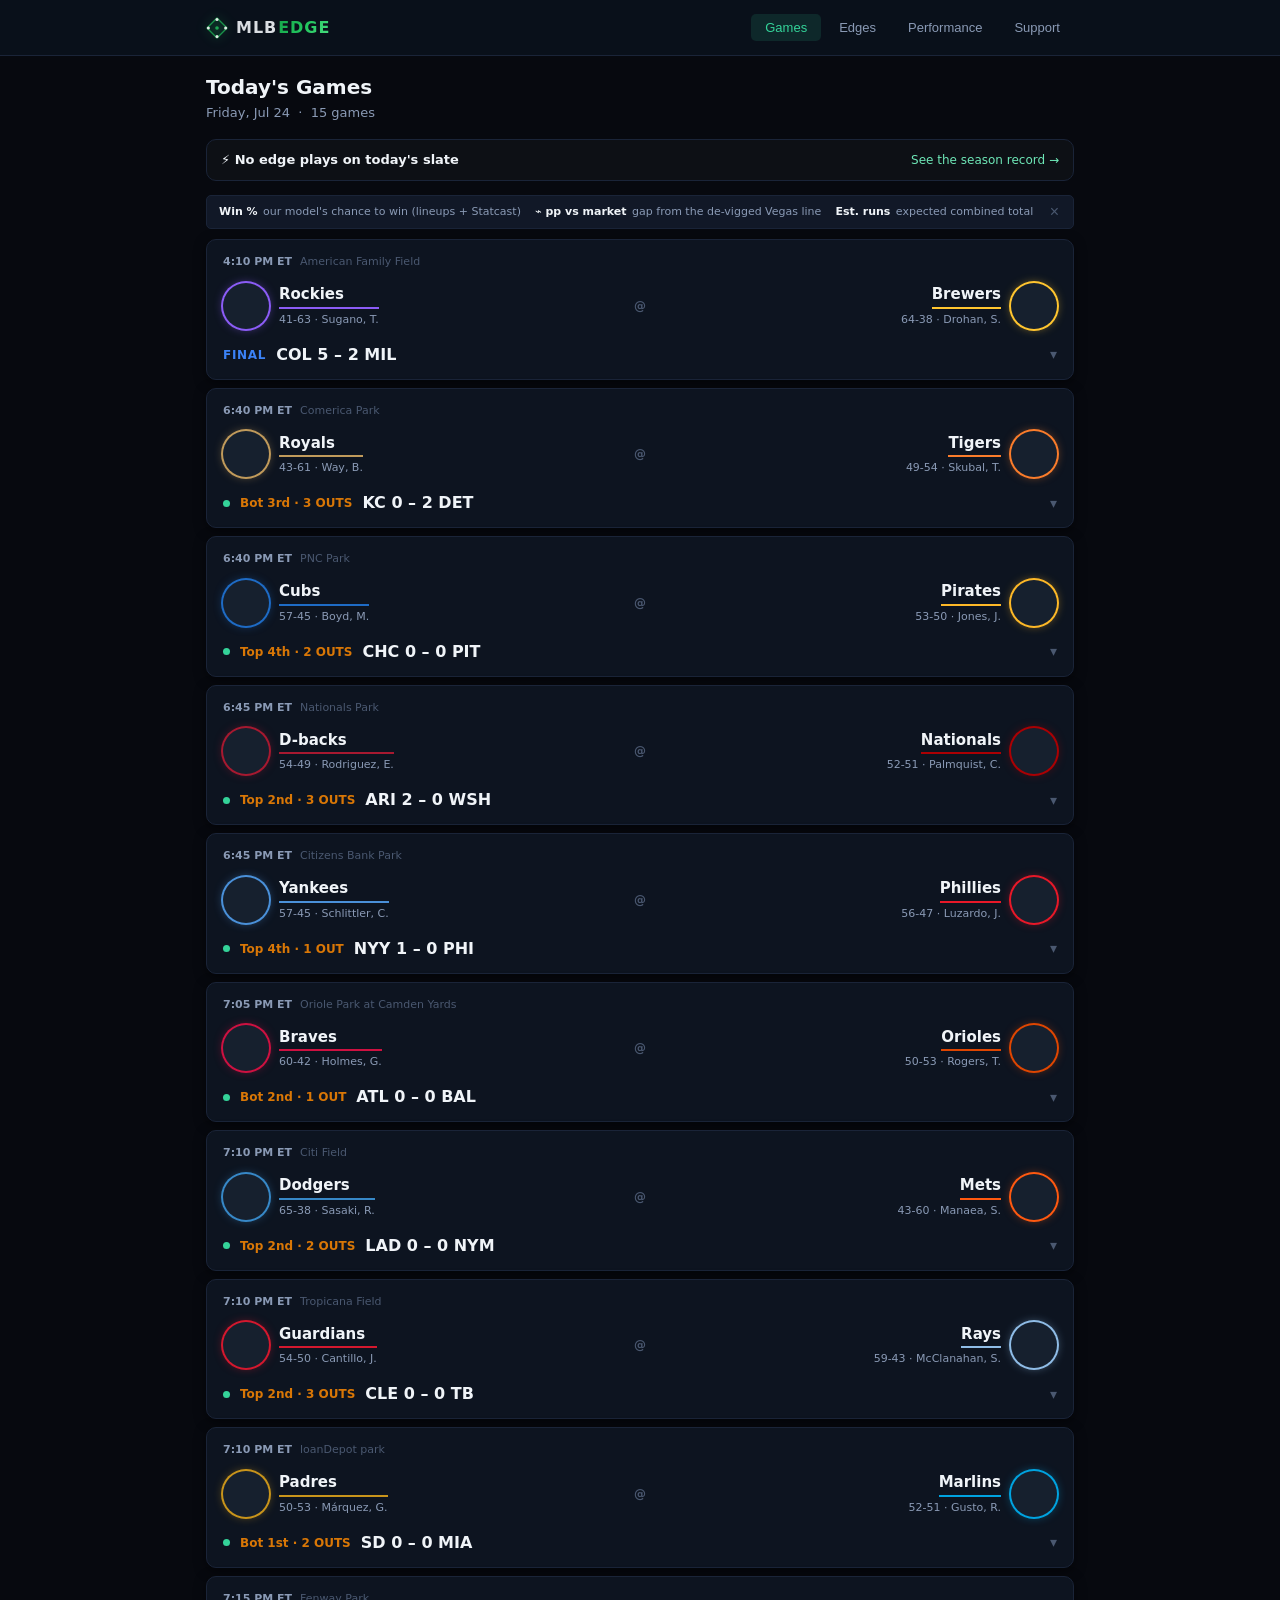
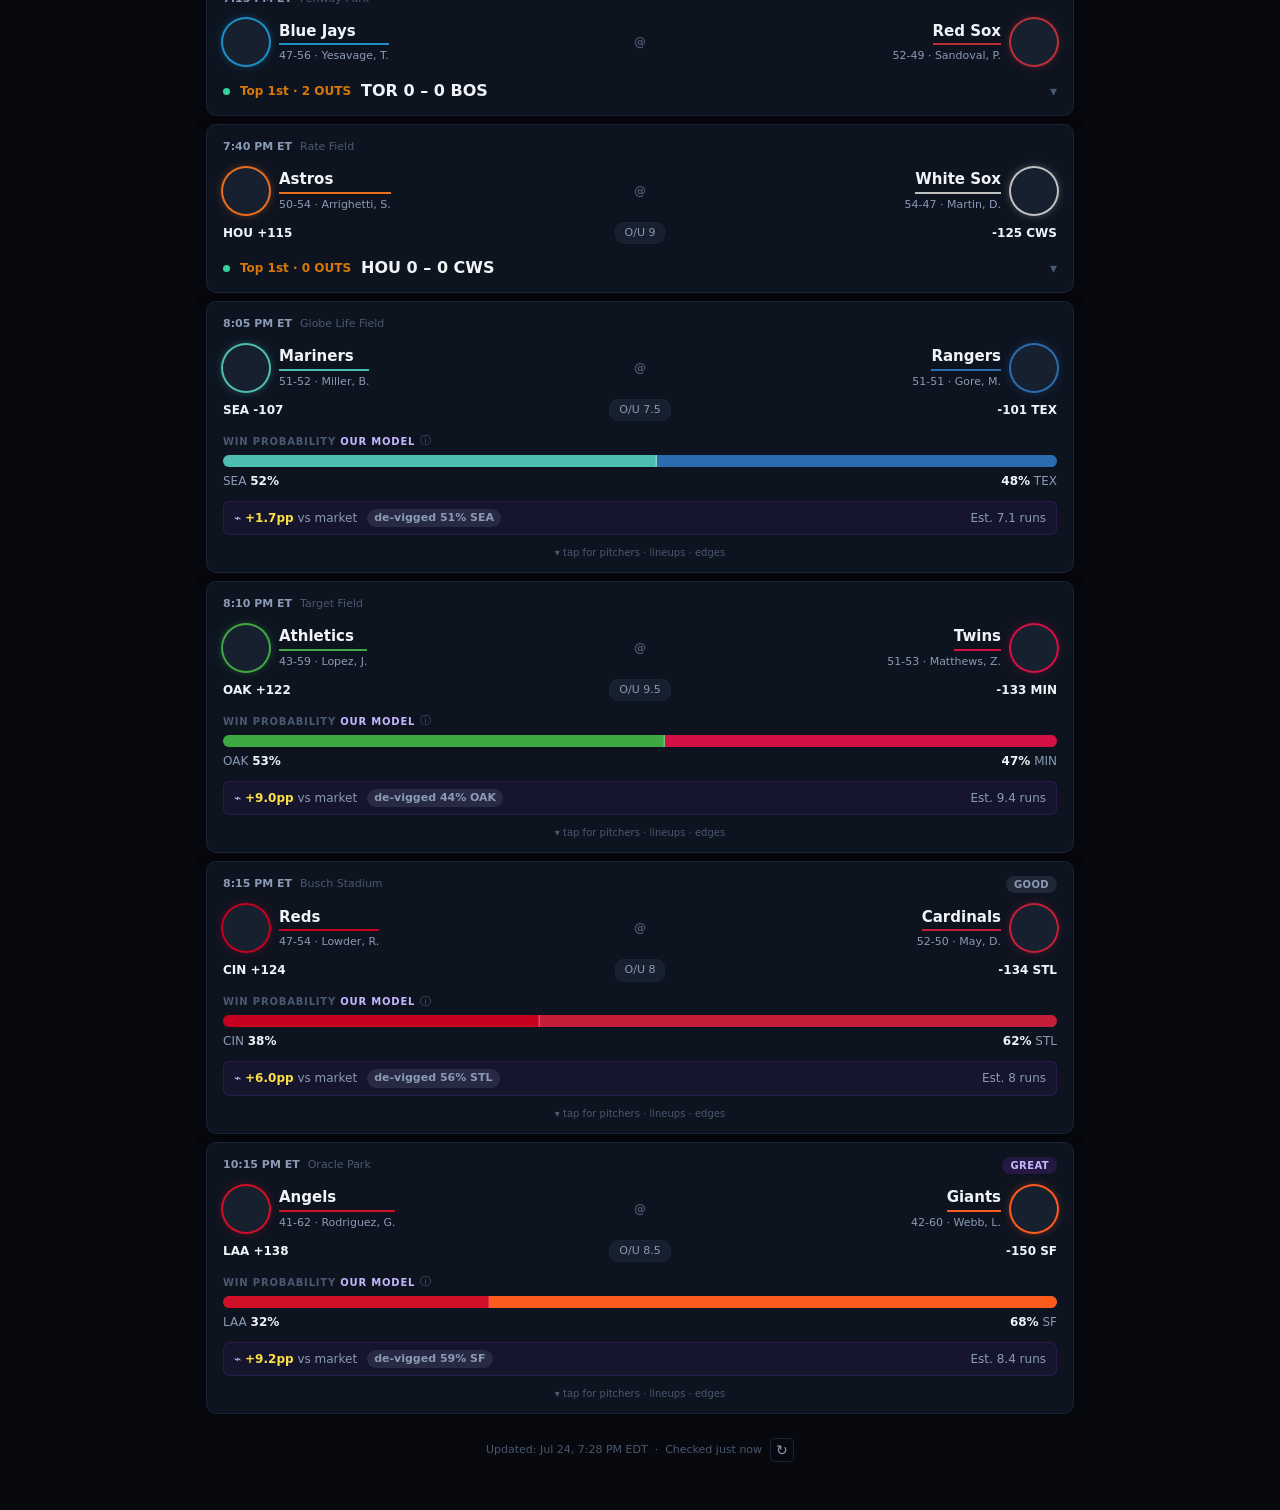
==== docs/index.html @ cb11db02 "fix(edges): include 2021 in the edge records (blind line bets, no lookahead) 2021 was excluded from " ====
<!DOCTYPE html>
<html lang="en">
<head>
  <meta charset="UTF-8" />
  <meta name="viewport" content="width=device-width, initial-scale=1.0, viewport-fit=cover" />
  <title>MLB Edge</title>
  <link rel="stylesheet" href="styles.css?v=122" />
  <link rel="manifest" href="manifest.json" />
  <meta name="theme-color" content="#0f1117" />
  <meta name="apple-mobile-web-app-capable" content="yes" />
  <meta name="apple-mobile-web-app-status-bar-style" content="black-translucent" />
</head>
<body>
  <header>
    <div class="header-inner">
      <div class="logo" aria-label="MLB Edge">
        <svg class="logo-icon" viewBox="0 0 22 22" width="22" height="22" fill="none" aria-hidden="true">
          <path d="M11 1 L21 11 L11 21 L1 11 Z" stroke="rgba(34,197,94,.70)" stroke-width="1.4" stroke-linejoin="round" fill="rgba(34,197,94,.07)"/>
          <circle cx="11" cy="19.6" r="1.5" fill="rgba(255,255,255,.88)"/>
          <circle cx="19.6" cy="11"  r="1.5" fill="rgba(255,255,255,.88)"/>
          <circle cx="11"   cy="2.4" r="1.5" fill="rgba(255,255,255,.88)"/>
          <circle cx="2.4"  cy="11"  r="1.5" fill="rgba(255,255,255,.88)"/>
          <circle cx="11"   cy="11"  r="1.8" fill="rgba(34,197,94,.80)"/>
        </svg>
        <div class="logo-wordmark">
          <span class="logo-mlb">MLB</span><span class="logo-edge">EDGE</span>
        </div>
      </div>
      <nav class="nav-tabs">
        <button class="nav-btn active" data-view="games">Games</button>
        <button class="nav-btn" data-view="edges">Edges</button>
        <button class="nav-btn" data-view="performance">Performance</button>
        <button class="nav-btn" data-view="support">Support</button>
      </nav>
    </div>
  </header>

  <main id="app">
    <div id="games-view"></div>
    <div id="edges-view" hidden></div>

    <div id="performance-view" hidden></div>

    <div id="support-view" hidden></div>
  </main>

  <script src="app.js?v=122"></script>
  <script>
    if ('serviceWorker' in navigator) {
      navigator.serviceWorker.register('./sw.js').catch(() => {});
    }
  </script>
</body>
</html>
---- docs/styles.css ----
/* ── Reset & base ─────────────────────────────────────────────────────────── */
*, *::before, *::after { box-sizing: border-box; margin: 0; padding: 0; }

:root {
  --bg:           #07090f;
  --bg-card:      #0d1420;
  --bg-card-exp:  #101928;
  --bg-header:    #09101a;
  --bg-table:     #0b1119;
  --bg-input:     #16202e;

  --border:       #1a2438;
  --border-light: #243250;

  --text:         #f0f4f8;
  --text-muted:   #8a9ab5;
  --text-dim:     #4a5870;

  --red:          #dc2626;
  --red-light:    #ef4444;
  --red-dim:      rgba(220,38,38,.12);

  --blue:         #2563eb;
  --blue-light:   #3b82f6;
  --blue-dim:     rgba(37,99,235,.12);

  --green:        #059669;
  --green-light:  #34d399;
  --green-dim:    rgba(52,211,153,.12);
  --amber:        #d97706;

  --accent:       #6366f1;
  --accent-dim:   rgba(99,102,241,.10);
  --accent-glow:  rgba(99,102,241,.22);

  --gold:         #fbbf24;
  --gold-dim:     rgba(251,191,36,.10);

  --better-bg:    rgba(52,211,153,.10);
  --better-color: #34d399;
  --worse-color:  #f87171;

  --radius:       10px;
  --radius-sm:    5px;
  --header-h:     56px;

  --surface2:     #111827;

  font-size: 14px;
}

html { scroll-behavior: smooth; }

body {
  background: var(--bg);
  color: var(--text);
  font-family: -apple-system, BlinkMacSystemFont, 'SF Pro Text', 'SF Pro Display',
               'Segoe UI', system-ui, sans-serif;
  line-height: 1.5;
  min-height: 100vh;
  -webkit-font-smoothing: antialiased;
  -moz-osx-font-smoothing: grayscale;
  -webkit-tap-highlight-color: transparent;
}

/* ── Header ──────────────────────────────────────────────────────────────── */
header {
  position: sticky;
  top: 0;
  z-index: 100;
  background: var(--bg-header);
  border-bottom: 1px solid var(--border);
  height: var(--header-h);
}

.header-inner {
  display: flex;
  align-items: center;
  justify-content: space-between;
  max-width: 900px;
  margin: 0 auto;
  padding: 0 16px;
  height: 100%;
}

.logo {
  display: flex;
  align-items: center;
  gap: 8px;
  text-decoration: none;
}

.logo-icon {
  flex-shrink: 0;
  filter: drop-shadow(0 0 6px rgba(34,197,94,.45));
}

.logo-wordmark {
  display: flex;
  align-items: baseline;
  gap: 1px;
  font-size: 16px;
  font-weight: 800;
  letter-spacing: 0.06em;
  line-height: 1;
}

.logo-mlb {
  color: var(--text);
  opacity: .90;
}

.logo-edge {
  background: linear-gradient(125deg, #16a34a 0%, #22c55e 50%, #4ade80 100%);
  -webkit-background-clip: text;
  -webkit-text-fill-color: transparent;
  background-clip: text;
}

.nav-tabs {
  display: flex;
  gap: 4px;
}

.nav-btn {
  background: none;
  border: none;
  color: var(--text-muted);
  cursor: pointer;
  padding: 6px 14px;
  border-radius: var(--radius-sm);
  font-size: 13px;
  font-weight: 500;
  transition: color .15s, background .15s;
}

.nav-btn:hover { color: var(--text); background: rgba(255,255,255,.04); }
.nav-btn.active { color: var(--green-light); background: var(--green-dim); }
.subnav-btn.active { color: var(--text); background: rgba(255,255,255,.07); }

/* ── Main layout ─────────────────────────────────────────────────────────── */
#app {
  max-width: 900px;
  margin: 0 auto;
  padding: 16px;
}

/* ── View header ─────────────────────────────────────────────────────────── */
.view-header {
  margin-bottom: 16px;
}

.view-header h1 {
  font-size: 20px;
  font-weight: 700;
  color: var(--text);
}

.sub-label {
  font-size: 13px;
  color: var(--text-muted);
}

.data-footer {
  display: flex;
  align-items: center;
  justify-content: center;
  gap: 8px;
  font-size: 11px;
  color: var(--text-dim);
  margin-top: 24px;
  padding-bottom: 32px;
}

.refresh-btn {
  background: none;
  border: 1px solid var(--border);
  border-radius: 4px;
  color: var(--text-muted);
  font-size: 14px;
  width: 24px;
  height: 24px;
  cursor: pointer;
  display: inline-flex;
  align-items: center;
  justify-content: center;
  transition: color .15s, border-color .15s;
  padding: 0;
  line-height: 1;
}

.refresh-btn:hover {
  color: var(--text);
  border-color: var(--border-light);
}

.refresh-btn.spinning {
  animation: spin-once .5s linear;
}

@keyframes spin-once {
  from { transform: rotate(0deg); }
  to   { transform: rotate(360deg); }
}

/* ── Empty state ─────────────────────────────────────────────────────────── */
.empty-state {
  text-align: center;
  color: var(--text-muted);
  padding: 64px 16px;
  font-size: 15px;
  line-height: 2;
}

/* ── Game card ───────────────────────────────────────────────────────────── */
.game-list { display: flex; flex-direction: column; gap: 8px; }

.game-card {
  background: var(--bg-card);
  border: 1px solid var(--border);
  border-radius: var(--radius);
  overflow: hidden;
  transition: border-color .18s, box-shadow .18s;
}

/* Away team favored: green left edge, red right edge */
.game-card[data-fav="away"] {
  box-shadow: -1px 0 14px rgba(52,211,153,.10), 1px 0 14px rgba(220,38,38,.08), 0 3px 12px rgba(0,0,0,.55);
}
.game-card[data-fav="away"]:hover {
  border-color: var(--border-light);
  box-shadow: -1px 0 20px rgba(52,211,153,.16), 1px 0 20px rgba(220,38,38,.12), 0 6px 18px rgba(0,0,0,.6);
}

/* Home team favored: red left edge, green right edge */
.game-card[data-fav="home"] {
  box-shadow: -1px 0 14px rgba(220,38,38,.08), 1px 0 14px rgba(52,211,153,.10), 0 3px 12px rgba(0,0,0,.55);
}
.game-card[data-fav="home"]:hover {
  border-color: var(--border-light);
  box-shadow: -1px 0 20px rgba(220,38,38,.12), 1px 0 20px rgba(52,211,153,.16), 0 6px 18px rgba(0,0,0,.6);
}

.game-card.expanded {
  border-color: var(--accent);
  box-shadow: 0 0 0 1px var(--accent-glow), 0 12px 40px rgba(0,0,0,.7);
}

.game-card-header {
  cursor: pointer;
  padding: 14px 16px 12px;
  user-select: none;
}

/* Away favored: green tint left, red tint right */
[data-fav="away"] .game-card-header {
  background: linear-gradient(90deg, rgba(52,211,153,.06) 0%, transparent 28%, transparent 72%, rgba(220,38,38,.05) 100%);
}

/* Home favored: red tint left, green tint right */
[data-fav="home"] .game-card-header {
  background: linear-gradient(90deg, rgba(220,38,38,.05) 0%, transparent 28%, transparent 72%, rgba(52,211,153,.06) 100%);
}

.game-card-header:hover { filter: brightness(1.04); }

/* ════════════════════════════════════════════════════════════════
   Redesigned Games card (gc2): team logos + colors, purple/yellow/gray chrome
   ════════════════════════════════════════════════════════════════ */
.game-card.gc2 { box-shadow: 0 3px 12px rgba(0,0,0,.5); }
.game-card.gc2:hover { border-color: var(--border-light); box-shadow: 0 6px 18px rgba(0,0,0,.6); }
.game-card.gc2.expanded { border-color: #9333ea; box-shadow: 0 0 0 1px rgba(147,51,234,.40), 0 12px 40px rgba(0,0,0,.7); }
.gc2 .game-card-header { background: none; }   /* drop the old green/red fav tint */

.gc2-meta { display: flex; align-items: center; gap: 8px; font-size: 11px; color: var(--text-dim); margin-bottom: 12px; }
.gc2-time { color: var(--text-muted); font-weight: 600; }
.gc2-venue { overflow: hidden; text-overflow: ellipsis; white-space: nowrap; }
.gc2-spchg { color: var(--amber); }
.gc2-tier { margin-left: auto; font-size: 10px; font-weight: 700; letter-spacing: .04em; padding: 1px 8px; border-radius: 9px; }
.gc2-tier.tier-elite { background: linear-gradient(135deg,#7c3aed,#9333ea); color: #fde047; }
.gc2-tier.tier-great { background: rgba(147,51,234,.18); color: #c4b5fd; }
.gc2-tier.tier-good  { background: rgba(148,163,184,.14); color: var(--text-muted); }

.gc2-matchup { display: grid; grid-template-columns: 1fr auto 1fr; align-items: center; gap: 10px; margin-bottom: 14px; }
.gc2-team { display: flex; align-items: center; gap: 10px; min-width: 0; }
.gc2-home { flex-direction: row-reverse; }
.gc2-logo {
  width: 46px; height: 46px; flex: none; border-radius: 50%;
  display: flex; align-items: center; justify-content: center;
  background: var(--bg-input); box-shadow: 0 0 0 2px var(--team), 0 0 12px -3px var(--team);
}
.gc2-logo img { width: 34px; height: 34px; }
.gc2-team-text { display: flex; flex-direction: column; min-width: 0; }
.gc2-home .gc2-team-text { align-items: flex-end; }
.gc2-name {
  font-size: 15px; font-weight: 700; color: var(--text); max-width: 100%;
  border-bottom: 2px solid var(--team); padding-bottom: 1px;
  overflow: hidden; text-overflow: ellipsis; white-space: nowrap;
}
.gc2-sub { font-size: 11px; color: var(--text-muted); margin-top: 3px; max-width: 100%; overflow: hidden; text-overflow: ellipsis; white-space: nowrap; }
.gc2-home .gc2-sub { text-align: right; }
.gc2-at { color: var(--text-dim); font-size: 12px; font-weight: 600; }

.gc2-odds {
  display: grid; grid-template-columns: 1fr auto 1fr; align-items: center; gap: 10px;
  margin: -6px 0 12px; font-size: 12px;
}
.gc2-odds .gc2-ml { color: var(--text); font-weight: 600; white-space: nowrap; overflow: hidden; text-overflow: ellipsis; }
.gc2-odds .gc2-ml-r { text-align: right; }
.gc2-ou { font-size: 11px; color: var(--text-muted); padding: 2px 9px; background: var(--bg-input); border: 1px solid var(--border); border-radius: 9px; white-space: nowrap; }

.gc2-winprob { margin-top: 2px; }
.gc2-wp-head { display: flex; align-items: center; gap: 5px; margin-bottom: 5px; }
.gc2-wp-label { font-size: 10px; font-weight: 700; letter-spacing: .08em; text-transform: uppercase; color: var(--text-dim); }
.gc2-wp-src { color: #c4b5fd; font-weight: 700; }
.gc2-info { font-size: 11px; color: var(--text-dim); cursor: help; }
.gc2-wp-bar { display: flex; height: 12px; border-radius: 6px; overflow: hidden; background: var(--bg-input); }
.gc2-wp-away { background: var(--c-away); }
.gc2-wp-home { background: var(--c-home); }
.gc2-wp-seg + .gc2-wp-seg { box-shadow: -1.5px 0 0 rgba(255,255,255,.30); }
.gc2-wp-pcts { display: flex; justify-content: space-between; font-size: 12px; color: var(--text-muted); margin-top: 5px; }
.gc2-wp-pcts strong { color: var(--text); }

.gc2-model-row {
  display: flex; flex-wrap: wrap; align-items: center; gap: 6px 10px;
  margin-top: 11px; padding: 7px 10px; font-size: 12px; color: var(--text-muted);
  background: rgba(147,51,234,.07); border: 1px solid rgba(147,51,234,.18); border-radius: 7px;
}
.gc2-model-i { color: #c4b5fd; font-weight: 700; }
.gc2-model strong { color: #fde047; }
.gc2-var { font-size: 11px; font-weight: 600; padding: 1px 7px; border-radius: 9px; background: rgba(148,163,184,.14); color: var(--text-muted); cursor: help; }
.gc2-total { margin-left: auto; cursor: help; }

.gc2-chev-center { text-align: center; margin-top: 10px; color: var(--text-dim); font-size: 10px; }

.gc2-score-row { display: flex; align-items: center; gap: 10px; margin-top: 4px; }
.gc2-bigscore { font-size: 16px; font-weight: 700; color: var(--text); }
.gc2-live { display: inline-flex; align-items: center; gap: 5px; font-size: 12px; color: var(--amber); font-weight: 600; }
.gc2-chev { margin-left: auto; color: var(--text-dim); }

.games-legend {
  display: flex; flex-wrap: wrap; align-items: center; gap: 6px 14px;
  padding: 8px 12px; margin-bottom: 10px;
  background: var(--surface2); border: 1px solid var(--border); border-radius: var(--radius-sm);
  font-size: 11px; color: var(--text-muted);
}
.gl-item b { color: var(--text); font-weight: 700; margin-right: 2px; }
.gl-i { color: #c4b5fd; }
.games-legend-x { margin-left: auto; background: none; border: none; color: var(--text-dim); font-size: 16px; cursor: pointer; line-height: 1; padding: 0 2px; }
.games-legend-x:hover { color: var(--text); }

/* Narrow phones: shrink logos/names so the matchup + odds rows never overflow */
@media (max-width: 380px) {
  .gc2-logo { width: 38px; height: 38px; }
  .gc2-logo img { width: 28px; height: 28px; }
  .gc2-name { font-size: 14px; }
  .gc2-matchup { gap: 7px; }
  .gc2-odds { gap: 6px; font-size: 11px; }
  .gc2-model-row { font-size: 11px; }
}

/* Winner bubble = green glow */
.game-card[data-fav="away"] .away-bubble,
.game-card[data-fav="home"] .home-bubble {
  background: radial-gradient(circle at 42% 38%, rgba(255,255,255,.30) 0%, rgba(52,211,153,.14) 68%, rgba(52,211,153,.06) 100%);
  border-color: rgba(52,211,153,.32);
  box-shadow:
    0 0 14px rgba(34,197,94,.22),
    0 2px 8px rgba(0,0,0,.50),
    inset 0 1px 4px rgba(255,255,255,.22),
    inset 0 -2px 4px rgba(0,0,0,.22);
}

/* Loser bubble = red glow */
.game-card[data-fav="home"] .away-bubble,
.game-card[data-fav="away"] .home-bubble {
  background: radial-gradient(circle at 42% 38%, rgba(255,255,255,.30) 0%, rgba(220,38,38,.12) 68%, rgba(220,38,38,.06) 100%);
  border-color: rgba(220,38,38,.28);
  box-shadow:
    0 0 14px rgba(220,38,38,.22),
    0 2px 8px rgba(0,0,0,.50),
    inset 0 1px 4px rgba(255,255,255,.22),
    inset 0 -2px 4px rgba(0,0,0,.22);
}

/* Final game: both bubbles neutral (no winner/loser glow) */
.game-card[data-status="final"] .away-bubble,
.game-card[data-status="final"] .home-bubble {
  background: radial-gradient(circle at 42% 38%, rgba(255,255,255,.18) 0%, rgba(59,130,246,.10) 68%, rgba(59,130,246,.04) 100%);
  border-color: rgba(59,130,246,.20);
  box-shadow:
    0 0 10px rgba(59,130,246,.15),
    0 2px 8px rgba(0,0,0,.50),
    inset 0 1px 4px rgba(255,255,255,.15),
    inset 0 -2px 4px rgba(0,0,0,.22);
}

.team-logo {
  width: 100%;
  height: 100%;
  object-fit: contain;
  display: block;
}

/* Winner name = green, loser name = red */
.game-card[data-fav="away"] .away-name,
.game-card[data-fav="home"] .home-name { color: var(--green-light); }

.game-card[data-fav="home"] .away-name,
.game-card[data-fav="away"] .home-name { color: var(--red-light); }

/* Resolved game: override green/red — both teams and score go blue */
.game-card[data-status="final"] .away-name,
.game-card[data-status="final"] .home-name { color: var(--blue-light); }
.game-card[data-status="final"] .live-score { color: var(--blue-light); }
.game-card[data-status="final"] .final-badge { color: var(--blue-light); letter-spacing: .06em; }


/* Lineup status + batter highlights strip */
.lineup-status-row {
  display: flex;
  align-items: center;
  gap: 6px;
  margin-top: 8px;
  padding-top: 6px;
  border-top: 1px solid var(--border);
}

.ls-center {
  flex-shrink: 0;
}

.bh-chip {
  font-size: 10px;
  font-weight: 500;
  padding: 2px 6px;
  border-radius: 4px;
  white-space: nowrap;
}

.bh-chip.hot   { background: rgba(52,211,153,.13);   color: var(--green-light); }
.bh-chip.cold  { background: rgba(148,163,184,.10);  color: var(--text-muted); }
.bh-chip.over  { background: rgba(217,119,6,.15);    color: #fbbf24; }
.bh-chip.under { background: var(--blue-dim);         color: var(--blue-light); }

/* ── Vegas edge strip (collapsed card) ──────────────────────────────────── */
.edge-strip {
  display: flex;
  align-items: center;
  gap: 6px;
  padding: 5px 16px;
  border-top: 1px solid var(--border);
  background: rgba(0,0,0,.18);
  flex-wrap: wrap;
}

.edge-pill {
  padding: 2px 8px;
  border-radius: 4px;
  font-size: 11px;
  font-weight: 700;
  letter-spacing: 0.4px;
  text-transform: uppercase;
  white-space: nowrap;
}
.edge-pill.strong {
  background: var(--green-dim);
  color: var(--green-light);
  border: 1px solid rgba(52,211,153,.22);
}
.edge-pill.mild {
  background: var(--accent-dim);
  color: #a5b4fc;
  border: 1px solid rgba(99,102,241,.22);
}
.edge-pill.dir-over  { background: var(--green-dim);          color: var(--green-light); border-color: rgba(52,211,153,.22); }
.edge-pill.dir-under { background: rgba(59,130,246,.10);       color: #60a5fa;            border-color: rgba(59,130,246,.22); }

/* ── Lineup insights row (expanded body) ─────────────────────────────────── */
.lineup-insights-row {
  display: flex;
  flex-wrap: wrap;
  gap: 5px;
  padding: 6px 0 10px;
  border-bottom: 1px solid var(--border);
  margin-bottom: 10px;
}

.lineup-chip {
  font-size: 10px;
  font-weight: 600;
  padding: 2px 8px;
  border-radius: 4px;
  white-space: nowrap;
  letter-spacing: .3px;
}

.lineup-chip.official {
  background: rgba(34,197,94,.13);
  color: var(--green-light);
}

.lineup-chip.tbd {
  background: rgba(245,158,11,.12);
  color: var(--amber);
}

.lineup-chip.proxy {
  background: rgba(99,102,241,.12);
  color: #a5b4fc;
}

/* Winner score = green, loser score = red */
.game-card[data-fav="away"] .pse-away,
.game-card[data-fav="home"] .pse-home { color: var(--green-light); }

.game-card[data-fav="home"] .pse-away,
.game-card[data-fav="away"] .pse-home { color: var(--red-light); }

.game-card.expanded .expand-arrow { transform: rotate(180deg); }

.tier-badge.tier-elite {
  background: linear-gradient(135deg, #f59e0b 0%, #fbbf24 100%);
  color: #1c0800;
  box-shadow: 0 0 8px rgba(251,191,36,.30);
}

.tier-badge.tier-great {
  background: var(--accent-dim);
  color: #a5b4fc;
  border: 1px solid rgba(99,102,241,.35);
}

.tier-badge.tier-good {
  background: rgba(34,197,94,.12);
  color: var(--green-light);
  border: 1px solid rgba(34,197,94,.25);
}

/* Trend pills on collapsed card */
.trend-pill {
  display: inline-block;
  font-size: 10px;
  padding: 1px 5px;
  border-radius: 3px;
  background: rgba(245, 158, 11, .15);
  color: var(--amber);
  max-width: 220px;
  overflow: hidden;
  text-overflow: ellipsis;
  white-space: nowrap;
}

/* Last-start deviation: pitcher recently sharp vs. fading */
.trend-pill-hot {
  background: var(--green-dim);
  color: var(--green-light);
}
.trend-pill-cold {
  background: rgba(220,38,38,.12);
  color: var(--red-light);
}
.pf-tab.active {
  background: var(--green-dim);
  color: var(--green-light);
  border-color: rgba(34,197,94,.3);
}

/* ── Expanded body ───────────────────────────────────────────────────────── */
.game-card-body {
  border-top: 1px solid var(--border);
  background: var(--bg-card-exp);
}

.expanded-inner {
  padding: 12px 14px;
  display: flex;
  flex-direction: column;
  gap: 16px;
}

.expanded-section { }

.section-heading {
  font-size: 10px;
  font-weight: 700;
  letter-spacing: .10em;
  text-transform: uppercase;
  color: #a5b4fc;
  margin-bottom: 10px;
  padding: 0 0 6px 10px;
  border-left: 3px solid var(--accent);
  border-bottom: 1px solid var(--border);
}

/* ── Pitcher table ───────────────────────────────────────────────────────── */
.pitcher-table {
  width: 100%;
  border-collapse: collapse;
  font-size: 13px;
  font-variant-numeric: tabular-nums;
}

.pitcher-table th,
.pitcher-table td {
  padding: 5px 8px;
  text-align: center;
}

.pitcher-table th {
  font-size: 11px;
  font-weight: 600;
  color: var(--text-muted);
  padding-bottom: 6px;
}

.pitcher-table .stat-lbl {
  text-align: left;
  color: var(--text-muted);
  font-size: 12px;
  white-space: nowrap;
}

.game-card[data-fav="away"] .pitcher-table .away-th,
.game-card[data-fav="home"] .pitcher-table .home-th { color: var(--green-light); }

.game-card[data-fav="home"] .pitcher-table .away-th,
.game-card[data-fav="away"] .pitcher-table .home-th { color: var(--red-light); }

.pitcher-table tbody tr { border-top: 1px solid var(--border); }
.pitcher-table tbody tr:first-child { border-top: none; }

.stat-val.better {
  background: var(--better-bg);
  color: var(--better-color);
  border-radius: 3px;
}

.stat-val.worse { color: var(--worse-color); }

.rcnt {
  font-size: 10px;
  color: var(--text-dim);
  margin-left: 3px;
}

.flag-row {
  display: flex;
  flex-wrap: wrap;
  gap: 4px;
  margin-top: 8px;
}

.game-card[data-fav="away"] .away-pill,
.game-card[data-fav="home"] .home-pill { background: var(--green-dim); color: var(--green-light); }

.game-card[data-fav="home"] .away-pill,
.game-card[data-fav="away"] .home-pill { background: var(--red-dim); color: var(--red-light); }

/* ── Lineups ─────────────────────────────────────────────────────────────── */
.lineup-tbd {
  color: var(--text-muted);
  font-size: 13px;
  padding: 12px 0;
  text-align: center;
}

.lineup-pair {
  display: grid;
  grid-template-columns: 1fr 1fr;
  gap: 12px;
}

.lineup-team-label {
  font-size: 12px;
  font-weight: 600;
  color: var(--text);
  margin-bottom: 6px;
}

.side-tag {
  font-size: 10px;
  font-weight: 400;
  color: var(--text-dim);
  margin-left: 4px;
}

.lineup-empty {
  font-size: 12px;
  color: var(--text-dim);
  padding: 8px 0;
}

.lineup-table {
  width: 100%;
  border-collapse: collapse;
  font-size: 12px;
  font-variant-numeric: tabular-nums;
}

.lineup-table th {
  font-size: 10px;
  font-weight: 600;
  color: var(--text-dim);
  text-align: center;
  padding: 3px 4px 5px;
  border-bottom: 1px solid var(--border);
}

.lineup-table td {
  padding: 4px 4px;
  text-align: center;
  border-top: 1px solid var(--border);
  color: var(--text-muted);
}

.lineup-table .bo { color: var(--text-dim); font-size: 11px; }

.lineup-table .bname {
  text-align: left;
  color: var(--text);
  white-space: nowrap;
}

.streak-pill {
  display: inline-block;
  font-size: 9px;
  font-weight: 700;
  padding: 1px 4px;
  border-radius: 3px;
  margin-left: 4px;
  vertical-align: middle;
  letter-spacing: .04em;
}

.streak-pill.hot  { background: rgba(34,197,94,.2);  color: var(--green-light); }
.streak-pill.cold { background: rgba(148,163,184,.15); color: var(--text-muted); }

.woba-over  { color: var(--green-light); font-weight: 600; }
.woba-under { color: var(--worse-color); }

.dash { color: var(--text-dim); }

/* ── Prediction block ────────────────────────────────────────────────────── */
.prediction-block { display: flex; flex-direction: column; gap: 10px; }

.prob-bar-wrap {
  display: flex;
  align-items: center;
  gap: 8px;
}

.prob-label {
  font-size: 12px;
  font-weight: 600;
  white-space: nowrap;
  min-width: 70px;
}

.prob-label:first-child { text-align: right; }
.prob-label:last-child  { text-align: left; }
.win-label  { color: var(--green-light); }
.lose-label { color: var(--red-light); }

.prob-bar {
  flex: 1;
  height: 12px;
  border-radius: 6px;
  overflow: hidden;
  display: flex;
  background: var(--bg-table);
}

.win-fill  { background: linear-gradient(90deg, #059669, #34d399); }
.lose-fill { background: linear-gradient(90deg, #991b1b, #ef4444); }

.score-est {
  display: flex;
  align-items: center;
  gap: 8px;
  font-size: 14px;
  color: var(--text-muted);
}

.score-est strong { color: var(--text); font-size: 16px; }
.score-dash { color: var(--text-dim); }
.total-label { font-size: 12px; color: var(--text-dim); margin-left: 4px; }

/* ── Model vs Market readout (independent win-prob; informational, never bet-styled) ── */
.model-read {
  display: flex;
  flex-wrap: wrap;
  align-items: center;
  gap: 6px 10px;
  font-size: 12px;
  color: var(--text-muted);
  margin: 6px 0 2px;
  padding: 6px 12px;
  background: rgba(99,102,241,.06);
  border: 1px solid rgba(99,102,241,.16);
  border-radius: 6px;
  cursor: help;
}
.mr-icon { color: var(--accent); font-weight: 700; }
.mr-main strong { color: var(--text); }
.mr-var {
  font-size: 11px;
  font-weight: 600;
  padding: 1px 7px;
  border-radius: 10px;
  background: rgba(148,163,184,.12);
  color: var(--text-muted);
  cursor: help;
}
.mr-var-hi { background: rgba(99,102,241,.18); color: var(--accent); }  /* ≥5pp from market — info, not value */
.mr-var-lo { background: rgba(148,163,184,.12); color: var(--text-dim); }
.mr-note { color: var(--text-dim); font-style: italic; }
.mr-info { margin-left: auto; color: var(--text-dim); font-size: 11px; }

.narrative {
  font-size: 13px;
  line-height: 1.6;
  color: var(--text-muted);
  margin: 8px 0 4px;
  padding: 8px 12px;
  background: rgba(99,102,241,.06);
  border-left: 3px solid var(--accent);
  border-radius: 0 4px 4px 0;
  font-style: italic;
}

/* ── Model vs Vegas comparison block ─────────────────────────── */
.vs-vegas-block {
  display: flex;
  flex-direction: column;
  gap: 8px;
}

.vv-section {
  background: var(--surface2);
  border: 1px solid var(--border);
  border-radius: 8px;
  padding: 10px 12px;
}

.vv-title {
  font-size: 10px;
  font-weight: 600;
  text-transform: uppercase;
  letter-spacing: .06em;
  color: var(--text-dim);
  margin-bottom: 7px;
} .vv-row, .vv-edge-row {
  display: grid;
  grid-template-columns: 52px 1fr 1fr;
  gap: 4px;
  font-size: 12px;
  padding: 2px 0;
}
.vv-row      { color: var(--text-muted); }
.vv-lbl      { color: var(--text-dim); font-size: 11px; }
.vv-row-small { font-size: 11px; color: var(--text-dim); margin-top: 4px; }

.vv-edge-row {
  border-top: 1px solid var(--border);
  padding-top: 5px;
  margin-top: 4px;
  font-weight: 600;
}
.vv-edge-strong { color: var(--green-light); }
.vv-edge-mild   { color: var(--amber); }
.vv-edge-flat   { color: var(--text-muted); }

.vv-totals-grid {
  display: flex;
  align-items: center;
  gap: 10px;
  margin-bottom: 7px;
}
.vv-totals-cell  { display: flex; flex-direction: column; gap: 2px; flex: 1; }
.vv-totals-label { font-size: 10px; color: var(--text-dim); text-transform: uppercase; letter-spacing: .04em; }
.vv-totals-val   { font-size: 20px; font-weight: 700; color: var(--text); line-height: 1.1; }
.vv-totals-sep   { font-size: 11px; color: var(--text-dim); flex-shrink: 0; padding-top: 10px; }
.vv-diff         { font-size: 11px; }

.signals-row {
  display: flex;
  flex-wrap: wrap;
  align-items: center;
  gap: 6px;
}

.sig-label {
  font-size: 11px;
  color: var(--text-dim);
  font-weight: 600;
  text-transform: uppercase;
  letter-spacing: .06em;
}

.sig-badge {
  font-size: 11px;
  padding: 2px 8px;
  border-radius: 4px;
  font-weight: 500;
}

.sig-badge.neutral     { background: rgba(255,255,255,.06); color: var(--text-muted); }
.sig-badge.edge-winner { background: var(--green-dim);       color: var(--green-light); }
.sig-badge.edge-loser  { background: var(--red-dim);         color: var(--red-light); }
/* legacy aliases kept for any cached cards */
.sig-badge.edge-home { background: var(--green-dim); color: var(--green-light); }
.sig-badge.edge-away { background: var(--red-dim);  color: var(--red-light); }

.section-heading {
  font-size: 10px;
  font-weight: 700;
  text-transform: uppercase;
  letter-spacing: .10em;
  color: #a5b4fc;
  margin-bottom: 10px;
  padding: 0 0 6px 10px;
  border-left: 3px solid var(--accent);
  border-bottom: 1px solid var(--border);
}

.row-hit td  { color: var(--text); }
.row-miss td { color: var(--text-muted); }

/* Total lean: text-only colour inside table cell (suppress pill background) */
.hist-total .dir-over  { background: transparent; color: #4ade80; }
.hist-total .dir-under { background: transparent; color: #60a5fa; }

/* ── Live / Final status strip ───────────────────────────────────────────── */
@keyframes pulse-dot {
  0%, 100% { opacity: 1; }
  50%       { opacity: .3; }
}

.live-dot {
  display: inline-block;
  width: 7px; height: 7px;
  border-radius: 50%;
  background: var(--green-light);
  animation: pulse-dot 1.4s ease-in-out infinite;
  margin-right: 5px;
  vertical-align: middle;
}

.final-badge {
  font-size: 11px;
  font-weight: 700;
  color: var(--text-dim);
  text-transform: uppercase;
  letter-spacing: .10em;
}

/* ── Scrollbar ───────────────────────────────────────────────────────────── */
::-webkit-scrollbar { width: 6px; }
::-webkit-scrollbar-track { background: var(--bg); }
::-webkit-scrollbar-thumb { background: var(--border-light); border-radius: 4px; }

/* ── Backtest view ───────────────────────────────────────────────────────── */
.backtest-wrap { padding: 12px 14px 32px; max-width: 900px; margin: 0 auto; }
.pv-toggle-btn.active { background: var(--accent); color: #fff; font-weight: 600; }
.pv-toggle-btn:not(.active):hover { background: var(--surface2); color: var(--text); }
.bt-cell-roi.pos { color: var(--green-light); }
.bt-cell-roi.neg { color: #f87171; }
.bt-signal-note {
  font-size: 12px;
  color: var(--text-muted);
  line-height: 1.7;
  padding: 12px 16px;
  background: rgba(34,197,94,.04);
  border: 1px solid rgba(34,197,94,.14);
  border-radius: var(--radius-sm);
  margin-top: 14px;
}
.bt-signal-note strong { color: var(--text); }
.bt-subsection-title { font-size: 12px; font-weight: 600; letter-spacing: .04em; text-transform: uppercase; color: var(--text-muted); margin: 0 0 8px; }

/* Two-column layout for edge and accuracy sections */
.bt-two-col { display: grid; grid-template-columns: 1fr 1fr; gap: 20px; margin-bottom: 8px; }

/* Confidence tier color classes (backtest) */
.tier-pct-good { color: var(--green-light); font-weight: 700; }
.tier-pct-ok   { color: #f0a500; font-weight: 600; }

/* Game log table */
.bt-table-wrap {
  overflow-x: auto;
  border: 1px solid var(--border);
  border-radius: var(--radius);
  margin-top: 6px;
}
.bt-table {
  width: 100%;
  border-collapse: collapse;
  font-size: 12px;
}
.bt-table thead th {
  background: var(--bg-table);
  color: var(--text-muted);
  font-size: 11px;
  font-weight: 600;
  text-transform: uppercase;
  letter-spacing: .05em;
  padding: 8px 10px;
  text-align: left;
  border-bottom: 1px solid var(--border);
  white-space: nowrap;
}
.bt-table tbody tr { border-bottom: 1px solid var(--border); }
.bt-table tbody tr:last-child { border-bottom: none; }
.bt-table tbody td { padding: 7px 10px; color: var(--text-muted); white-space: nowrap; }
.bt-table tbody tr.row-hit td { background: rgba(34,197,94,.05); }
.bt-table tbody tr.row-miss td { background: rgba(220,38,38,.05); }
.bt-date     { color: var(--text-dim) !important; }
.bt-matchup  { color: var(--text) !important; font-weight: 500; }
.bt-pred     { color: var(--text-muted); }
.bt-actual   { color: var(--text-muted); }
.bt-conf     { font-size: 11px; color: var(--text-dim); }
.bt-score    { font-size: 11px; color: var(--text-dim); }
.bt-icon     { text-align: center; font-weight: 700; font-size: 14px; }
.icon-correct { color: var(--green-light); }
.icon-wrong   { color: var(--red-light); }
.tier-pct-good { color: var(--green-light); }
.tier-pct-ok   { color: var(--amber); }

/* ── Game log additions ──────────────────────────────────────────────────── */
.bt-season { color: var(--text-dim) !important; font-size: 11px; }
.bt-edge   { font-size: 12px; font-weight: 600; }
.edge-pos  { color: var(--green-light) !important; }
.edge-neg  { color: var(--red-light)   !important; }
.rec-priced-note {
  font-size: 11px;
  color: var(--text-dim);
  margin-bottom: 10px;
}
.season-year-table {
  width: 100%;
  border-collapse: collapse;
  font-size: 12px;
  margin-bottom: 4px;
}
.season-year-table thead th {
  font-size: 10px;
  font-weight: 700;
  color: var(--text-muted);
  text-transform: uppercase;
  letter-spacing: .05em;
  padding: 4px 8px;
  text-align: left;
  border-bottom: 1px solid var(--border);
}
.season-year-table tbody tr:hover { background: var(--hover-bg); }
.season-year-table td {
  padding: 5px 8px;
  border-bottom: 1px solid var(--border-subtle, rgba(255,255,255,.04));
  color: var(--text-primary);
}
.syr-yr {
  font-weight: 700;
  color: var(--text-muted);
  width: 52px;
}

/* ── Performance restructure: lens labels, scope tags{
  font-size: 13px;
  font-weight: 700;
  color: var(--text);
  margin: 20px 0 8px;
  padding-bottom: 6px;
  border-bottom: 1px solid var(--border);
}
.scope-tag {
  font-size: 9px;
  font-weight: 700;
  color: var(--text-muted);
  background: rgba(255,255,255,.06);
  border-radius: 4px;
  padding: 1px 6px;
  margin-left: 6px;
  text-transform: none;
  letter-spacing: 0;
  vertical-align: middle;
}
.ep-conf {
  font-size: 8px;
  font-weight: 800;
  border-radius: 4px;
  padding: 1px 5px;
  margin-left: 4px;
  vertical-align: middle;
}
.ep-conf-high  { color: #6ee7b7; background: rgba(34,197,94,.12); }
.ep-conf-new   { color: #fbbf24; background: rgba(234,179,8,.12); }
.ep-conf-watch { color: var(--text-dim); background: rgba(148,163,184,.12); }
.ep-name { font-weight: 600; color: var(--text); }
.bt-kpi-tag.tag-good { color: #6ee7b7; background: rgba(34,197,94,.12); }

/* ── Mobile ──────────────────────────────────────────────────────────────── */
@media (max-width: 600px) {
  .matchup-grid   { grid-template-columns: 1fr auto 1fr; gap: 4px; font-size: 12px; }
  .team-info      { padding: 0 2px; }
  .team-name      { font-size: 13px; }
  .sp-line        { font-size: 11px; }
  .xera-line      { display: none; }   /* hide xERA — too cramped on mobile */
  .game-info-cell { min-width: 72px; padding: 0 2px; }
  .game-time      { font-size: 12px; }
  .logo-bubble    { width: 36px; height: 36px; padding: 3px; }
  .logo-namerow   { gap: 7px; }
  .rec-l10        { display: none; }
  .rec-overall    { font-size: 10px; }
  .venue-name     { max-width: 80px; font-size: 10px; }
  .game-meta      { font-size: 10px; }

  /* Pred strip: tighter on mobile */
  .pf-fav, .pf-dog { font-size: 12px; }
  .pse-num         { font-size: 14px; }
  .pse-team        { font-size: 10px; }

  /* Edge strip: smaller pills */
  .edge-strip { padding: 4px 12px; gap: 4px; }
  .edge-pill  { font-size: 10px; padding: 2px 6px; }

  /* Pitcher table: horizontal scroll */
  .expanded-section { overflow-x: auto; -webkit-overflow-scrolling: touch; }
  .pitcher-table    { min-width: 340px; }

  /* Lineup table: horizontal scroll; hide wOBA on narrow screens */
  .lineup-half    { overflow-x: auto; -webkit-overflow-scrolling: touch; }
  .lineup-table   { min-width: 360px; }
  .lineup-table th:nth-child(4),
  .lineup-table td:nth-child(4) { display: none; }

  .lineup-pair { grid-template-columns: 1fr; }

  /* Lineup status: tighter */
  .lineup-status-row { padding: 5px 12px; }

  .prob-bar-wrap { flex-wrap: wrap; }
  .prob-label   { min-width: 0; }

  .signal-grid  { grid-template-columns: 1fr 1fr; }
  .record-top-grid { grid-template-columns: 1fr; }
  .compact-signal-grid { grid-template-columns: 1fr 1fr; }

  /* Backtest hero: 2-col grid on narrow */
  .bt-hero-grid { grid-template-columns: 1fr 1fr; }
  /* Edge buckets: 2-col on narrow */
  .edge-bucket-grid { grid-template-columns: 1fr 1fr; }
  /* Narrative backtest: stack on mobile */
  .bt-live-grid { grid-template-columns: 1fr 1fr; }
  .bt-two-col   { grid-template-columns: 1fr; }
  /* Away grid: tighten padding on mobile */
  .bt-away-grid thead th,
  .bt-away-grid tbody td { padding: 8px 8px; }
  .bt-cell-roi { font-size: 14px; }
  .bt-cell-elite .bt-cell-roi { font-size: 16px; }
  /* Game log: hide Season + Edge columns on narrow */
  .bt-table th:nth-child(1),
  .bt-table td:nth-child(1) { display: none; }
  .bt-table th:nth-child(6),
  .bt-table td:nth-child(6) { display: none; }
  .signal-accuracy-grid { grid-template-columns: 1fr 1fr; }
  /* Record tab Vegas grids: 1-col on narrow */
  .rec-totals-grid { grid-template-columns: 1fr; }

  /* Props: stack stat pills on narrow screens */
  .pick-game-header { flex-direction: column; align-items: flex-start; gap: 2px; }
  .stat-pills-row   { flex-wrap: wrap; }

  /* Game log: stack summary pills on narrow screens */
  .game-log-summary { flex-direction: column; }

  /* Props perf: stack tables on narrow screens */
  .props-perf-tables { grid-template-columns: 1fr; }
}

.pick-dir {
  margin-left: auto;
  padding: 2px 8px;
  border-radius: 4px;
  font-size: 10px;
  font-weight: 700;
  letter-spacing: .06em;
}
.dir-over  { background: rgba(34,197,94,.15);  color: #4ade80; }
.dir-under { background: rgba(220,38,38,.15);  color: #f87171; }
.edge-pos { background: rgba(34,197,94,.15);  color: #4ade80; }
.edge-neg { background: rgba(220,38,38,.15);  color: #f87171; }

.seg-table {
  width: 100%;
  border-collapse: collapse;
  font-size: 13px;
}
.seg-table th {
  text-align: left;
  font-size: 11px;
  font-weight: 600;
  text-transform: uppercase;
  letter-spacing: .05em;
  color: var(--text-dim);
  padding: 6px 10px;
  border-bottom: 1px solid var(--border);
}
.seg-table td { padding: 7px 10px; border-bottom: 1px solid rgba(255,255,255,.04); }
.seg-table tr:last-child td { border-bottom: none; }

.seg-pos { color: var(--green-light); font-weight: 600; }
.seg-neg { color: #f87171; font-weight: 600; }

/* ── Game card left-border accent: informational "model leans away" flag ──── */
.game-card[data-pick-tier="model_away_lean"] { border-left: 3px solid rgba(99,102,241,.5); }
.yr-live td { color: #6ee7b7; }
.live-tag {
  display: inline-block;
  font-size: 9px;
  font-weight: 700;
  letter-spacing: 0.05em;
  text-transform: uppercase;
  color: #6ee7b7;
  background: rgba(110,231,183,.12);
  border: 1px solid rgba(110,231,183,.3);
  padding: 0 5px;
  border-radius: 3px;
  margin-left: 5px;
  vertical-align: middle;
}

/* ── Support view ─────────────────────────────────────────────────────────── */
.support-wrap {
  max-width: 680px;
  margin: 0 auto;
  padding: 24px 16px 48px;
}
.support-section {
  background: var(--surface2);
  border: 1px solid var(--border);
  border-radius: var(--radius);
  padding: 24px 28px;
  margin-bottom: 20px;
}
.support-section-title {
  font-size: 16px;
  font-weight: 700;
  color: var(--text);
  margin: 0 0 14px;
}
.support-body {
  font-size: 14px;
  line-height: 1.75;
  color: var(--text-muted);
  margin: 0;
}

/* Validation summary table (Support tab) */
.val-table {
  width: 100%;
  border-collapse: collapse;
  margin-top: 14px;
  font-size: 12.5px;
}
.val-table th {
  text-align: left;
  font-size: 11px;
  text-transform: uppercase;
  letter-spacing: 0.4px;
  color: var(--text-dim);
  padding: 6px 10px;
  border-bottom: 1px solid var(--border);
}
.val-table td {
  padding: 9px 10px;
  border-bottom: 1px solid var(--border);
  color: var(--text-primary);
  vertical-align: top;
}
.val-table td:nth-child(2) { color: var(--text-muted); }
.val-table tr:last-child td { border-bottom: none; }
.val-tag {
  display: inline-block;
  white-space: nowrap;
  font-size: 11px;
  font-weight: 700;
  padding: 2px 8px;
  border-radius: 10px;
}
.val-yes   { background: rgba(34,197,94,.14);  color: #6ee7b7; border: 1px solid rgba(34,197,94,.28); }
.val-watch { background: rgba(251,191,36,.10); color: #fcd34d; border: 1px solid rgba(251,191,36,.22); }
.val-no    { background: rgba(148,163,184,.10);color: var(--text-muted); border: 1px solid rgba(148,163,184,.22); }

/* ── Game card key signals row ───────────────────────────────────────────── */
.key-sig-row {
  display: flex;
  flex-wrap: wrap;
  gap: 5px;
  padding: 0 14px 8px;
}
.key-sig-chip {
  font-size: 11px;
  font-weight: 600;
  padding: 2px 8px;
  border-radius: 4px;
  white-space: nowrap;
  letter-spacing: .01em;
}
.key-sig-chip.sp      { background: rgba(99,102,241,.12);  color: #a5b4fc; border: 1px solid rgba(99,102,241,.25); }
.key-sig-chip.weather { background: rgba(251,191,36,.10);  color: #fbbf24; border: 1px solid rgba(251,191,36,.20); }
.key-sig-chip.rest    { background: rgba(52,211,153,.10);  color: #6ee7b7; border: 1px solid rgba(52,211,153,.18); }
.sim-ou-val.over  { color: #4ade80; }
.sim-ou-val.under { color: #60a5fa; }
.sim-diff-val.pos { color: var(--green-light); }
.sim-diff-val.neg { color: var(--red-light); }
.sim-compare-gap.pos     { color: var(--green-light); background: var(--green-dim); }
.sim-compare-gap.neg     { color: var(--red-light);   background: var(--red-dim); }
.sim-compare-gap.neutral { color: var(--text-muted);  background: var(--bg-input); }
.sim-scenario-btn.active {
  background: var(--accent-dim);
  border-color: var(--accent);
  color: var(--text);
  font-weight: 600;
}

.parlay-opt-btn.active {
  background: var(--green-dim);
  color: var(--green-light);
  border-color: rgba(34,197,94,.30);
}

.parlay-option-card.expanded {
  border-color: var(--accent);
  box-shadow: 0 0 0 1px var(--accent-glow), 0 8px 28px rgba(0,0,0,.55);
}

.parlay-option-card.expanded .parlay-option-body { display: block; }

/* ── iOS / Mobile overrides (cascade after earlier @media block) ──────────── */
@media (max-width: 600px) {
  /* Safe area: body handles notch + home indicator for both PWA and Safari */
  body {
    padding-top: env(safe-area-inset-top);
    padding-bottom: env(safe-area-inset-bottom);
  }

  /* Two-row header: logo row + scrollable nav strip */
  header {
    height: auto;
  }

  .header-inner {
    flex-direction: column;
    align-items: stretch;
    padding: 0;
    height: auto;
  }

  .logo {
    padding: 10px 16px;
    padding-left:  calc(16px + env(safe-area-inset-left));
    padding-right: calc(16px + env(safe-area-inset-right));
  }

  /* Scrollable tab strip with no visible scrollbar */
  .nav-tabs {
    overflow-x: auto;
    overflow-y: hidden;
    flex-wrap: nowrap;
    gap: 2px;
    padding: 0 12px 8px;
    padding-left:  calc(12px + env(safe-area-inset-left));
    padding-right: calc(12px + env(safe-area-inset-right));
    -webkit-overflow-scrolling: touch;
    scrollbar-width: none;
    overscroll-behavior-x: contain;
  }

  .nav-tabs::-webkit-scrollbar { display: none; }

  /* 44px min touch target on each tab */
  .nav-btn {
    flex-shrink: 0;
    min-height: 44px;
    padding: 0 14px;
    font-size: 13px;
    white-space: nowrap;
  }

  /* Main content safe areas */
  #app {
    padding: 12px;
    padding-left:  calc(12px + env(safe-area-inset-left));
    padding-right: calc(12px + env(safe-area-inset-right));
    padding-bottom: calc(24px + env(safe-area-inset-bottom));
  }

  /* Props filter row: horizontal scroll, no wrap */
  .props-filter-row {
    overflow-x: auto;
    flex-wrap: nowrap;
    -webkit-overflow-scrolling: touch;
    scrollbar-width: none;
    overscroll-behavior-x: contain;
    padding: 0 12px 10px;
  }

  .props-filter-row::-webkit-scrollbar { display: none; }

  /* Fix double-padding: picks-list already inside #app which has 12px padding */
  .picks-list { padding: 0; }

  /* Parlay meta line: break to its own line below the title */
  .parlay-option-meta {
    display: block;
    width: 100%;
    margin-top: 4px;
  }

  /* Hide verify badge on mobile to save horizontal space */
  .parlay-verify-badge { display: none; }

  /* Sub-10px font sizes — Apple renders anything below 10px blurry / unreadable */
  .tier-badge      { font-size: 10px; }
  .pick-tier-badge { font-size: 10px; }
  .consensus-badge { font-size: 10px; }

  /* Prevent iOS auto-zoom on input focus (requires font-size >= 16px) */
  .pv-search,
  .pv-select { font-size: 16px; }

  /* :active tap feedback — iOS ignores :hover on non-anchor elements */
  .nav-btn:active                  { background: rgba(255,255,255,.08); color: var(--text); }
  .nav-btn.active:active           { background: var(--green-dim); color: var(--green-light); }
  .pf-tab:active                   { background: rgba(255,255,255,.06); color: var(--text); }
  .parlay-copy-btn:active          { opacity: .72; }
  .game-card:active                { background: rgba(255,255,255,.02); }

  /* Overscroll containment on nested scroll containers */
  .expanded-section,
  .lineup-half,
  .pv-table-wrap { overscroll-behavior: contain; }

  /* Include row scrolls horizontally on mobile (7 buttons) */
  .parlay-include-options { overflow-x: auto; flex-wrap: nowrap; -webkit-overflow-scrolling: touch;
    scrollbar-width: none; overscroll-behavior-x: contain; }
  .parlay-include-options::-webkit-scrollbar { display: none; }

  .parlay-pin-btn:active { opacity: .72; }
}
.parlay-pin-btn.active { opacity: 1; background: rgba(34,197,94,.12); }
.parlay-sgp-game-btn.active .parlay-sgp-pick-count {
  background: rgba(34,197,94,.18);
  color: var(--green-light);
}

/* ── Backtest: Validated Edges section ──────────────────────────────────── */
.bt-edges-grid {
  display: grid;
  grid-template-columns: 1fr 1fr;
  gap: 14px;
  margin: 0 0 14px;
}
@media (max-width: 700px) {
  .bt-edges-grid { grid-template-columns: 1fr; }}

/* ── Edge Condition Badge (game cards) ───────────────────────────────────── */
.edge-cond-badge {
  padding: 2px 8px;
  border-radius: 4px;
  font-size: 11px;
  font-weight: 700;
  letter-spacing: 0.3px;
  white-space: nowrap;
}
.edge-cond-badge.strong {
  background: rgba(34,197,94,.14);
  color: #6ee7b7;
  border: 1px solid rgba(34,197,94,.28);
}
.edge-cond-badge.medium {
  background: rgba(251,191,36,.10);
  color: #fcd34d;
  border: 1px solid rgba(251,191,36,.22);
}
.edge-cond-badge.new {
  background: rgba(167,139,250,.12);
  color: #c4b5fd;
  border: 1px solid rgba(167,139,250,.24);
}
.edge-cond-badge.watch {
  background: rgba(248,113,113,.10);
  color: #fca5a5;
  border: 1px solid rgba(248,113,113,.24);
}
.edge-cond-badge.muted { opacity: 0.6; }

/* ── Edge Scoreboard (realized ROI) ──────────────────────────────────────── */
.ef-scoreboard {
  margin: 8px 12px 14px;
  padding: 12px 14px;
  background: var(--card-bg);
  border: 1px solid var(--border);
  border-radius: 10px;
}
.ef-sb-hdr {
  display: flex;
  align-items: baseline;
  justify-content: space-between;
  gap: 10px;
  flex-wrap: wrap;
}
.ef-sb-title { font-size: 14px; font-weight: 700; color: var(--text-primary); }
.ef-sb-head-metrics { display: flex; align-items: baseline; gap: 8px; flex-wrap: wrap; justify-content: flex-end; }
.ef-sb-headline { font-size: 16px; font-weight: 800; }
.ef-sb-headclv {
  font-size: 11px; font-weight: 700; white-space: nowrap;
  padding: 1px 6px; border-radius: 4px; background: rgba(148,163,184,.12);
}
.ef-sb-sub { font-size: 11px; color: var(--text-muted); line-height: 1.5; padding: 4px 0 8px; }
.ef-sb-row {
  display: grid;
  grid-template-columns: minmax(0, 1fr) auto auto auto;
  align-items: center;
  gap: 6px 10px;
  padding: 7px 0;
  border-top: 1px solid var(--border);
  font-size: 12px;
}
.ef-sb-muted { opacity: 0.72; }
.ef-sb-label { font-weight: 600; color: var(--text-primary); }
.ef-sb-tag {
  font-size: 9px; font-weight: 700; text-transform: uppercase; letter-spacing: .4px;
  color: #fca5a5; background: rgba(248,113,113,.12); padding: 1px 5px; border-radius: 4px; margin-left: 4px;
}
.ef-sb-roi { font-weight: 800; white-space: nowrap; text-align: right; }
.ef-sb-n   { color: var(--text-muted); white-space: nowrap; }
.ef-sb-rowhdr { font-size: 11px; font-weight: 700; color: var(--text-muted); margin: 10px 0 2px; text-transform: uppercase; letter-spacing: .4px; }
.ef-sb-rowhdr-note { font-size: 9px; font-weight: 500; text-transform: none; letter-spacing: 0; color: var(--text-dim); }
.ef-sb-recent { grid-column: 1 / -1; font-size: 10px; color: var(--text-dim); }
.ef-sb-l10 { grid-column: 1 / -1; display: flex; align-items: center; gap: 3px; font-size: 10px; color: var(--text-dim); }
.ef-sb-l10-k { margin-right: 3px; letter-spacing: .4px; }
.ef-pip { width: 7px; height: 7px; border-radius: 50%; display: inline-block; flex: none; }
.pip-w { background: #34d399; }
.pip-l { background: rgba(239,68,68,.62); }
.ef-sb-l10-rec { margin-left: 5px; color: var(--text-muted); font-weight: 700; }
.ef-sb-clv { font-size: 11px; font-weight: 700; white-space: nowrap; text-align: right; }
.ef-sb-clv-avg { font-size: 10px; font-weight: 600; opacity: 0.75; }
.ef-sb-clv-pending { color: var(--text-dim); font-weight: 600; font-style: italic; }
.sb-neutral { color: var(--text-muted); }

/* ── Season equity curve (in the scoreboard) ─────────────────────────────────── */
.ef-equity { margin: 4px 0 12px; }
.ef-equity-hdr { display: flex; align-items: baseline; justify-content: space-between; gap: 8px; margin: 0 0 6px; }
.ef-equity-title { font-size: 12px; font-weight: 700; color: var(--text); }
.ef-equity-val { font-size: 13px; font-weight: 800; white-space: nowrap; }
.ef-equity-legend { font-size: 10px; color: var(--text-dim); margin: 0 0 5px; }
.ef-equity-svg { display: block; width: 100%; height: 72px; }
.ef-equity-zero { stroke: var(--border-light); stroke-width: 1; stroke-dasharray: 3 3; }
.ef-equity-foot { display: flex; justify-content: space-between; gap: 8px; font-size: 10px; color: var(--text-dim); margin-top: 3px; }

/* ── Edges tab redesign: plain-language plays + sections ─────────────────────── */
.ef-section { margin: 18px 0; }
.ef-section-hdr { display: flex; align-items: baseline; justify-content: space-between; margin: 0 0 10px; }
.ef-section-title { font-size: 15px; font-weight: 800; color: var(--text); margin: 0; letter-spacing: .2px; }
.ef-section-count { font-size: 11px; color: var(--text-muted); }

.ef-play {
  background: var(--bg-card);
  border: 1px solid var(--border);
  border-radius: 12px;
  padding: 14px 16px;
  margin: 0 0 10px;
}
.ef-play-top { display: flex; align-items: center; gap: 10px; margin: 0 0 10px; flex-wrap: wrap; }
.ef-play-match { font-size: 12px; color: var(--text-muted); font-weight: 600; }
.ef-play-bet { font-size: 19px; font-weight: 800; color: var(--text); letter-spacing: .2px; }
.ef-play-why { font-size: 13px; color: var(--text-muted); line-height: 1.45; margin: 4px 0 10px; }
.ef-play-row { display: flex; align-items: baseline; gap: 8px; font-size: 13px; margin: 3px 0; }
.ef-play-k {
  font-size: 10px; text-transform: uppercase; letter-spacing: .5px;
  color: var(--text-dim); min-width: 96px;
}
.ef-play-rec { color: var(--green-light); font-weight: 700; }
.ef-play-details { margin-top: 10px; border-top: 1px solid var(--border); padding-top: 8px; }
.ef-play-details > summary { cursor: pointer; font-size: 11px; color: var(--text-muted); list-style: none; }
.ef-play-details > summary::-webkit-details-marker { display: none; }
.ef-play-details > summary::after { content: ' ▾'; }
.ef-play-details[open] > summary::after { content: ' ▴'; }
.ef-play-detail-body {
  font-size: 11px; color: var(--text-muted); line-height: 1.6;
  padding-top: 6px; display: flex; flex-direction: column; gap: 4px;
}

.ef-howto { margin: 10px 0; border: 1px solid var(--border); border-radius: 10px; background: var(--bg-card); }
.ef-howto > summary {
  cursor: pointer; padding: 10px 14px; font-size: 12px; font-weight: 600;
  color: var(--text-muted); list-style: none;
}
.ef-howto > summary::-webkit-details-marker { display: none; }
.ef-howto > summary::after { content: '▾'; float: right; }
.ef-howto[open] > summary::after { content: '▴'; }
.ef-howto-body { padding: 0 14px 12px; font-size: 12px; color: var(--text-muted); line-height: 1.55; }
.ef-howto-body p { margin: 0 0 8px; }

/* Watch list — visible section (not an accordion) for watch-only edges that fired today. */
.ef-watch-intro { font-size: 12px; color: var(--text-muted); line-height: 1.5; margin: 0 0 10px; }
.ef-watch-rows { display: flex; flex-direction: column; gap: 8px; }
.ef-watch-row {
  background: var(--bg-card); border: 1px solid var(--border); border-radius: 10px;
  padding: 10px 12px; border-left: 2px solid rgba(234,179,8,.45);
}
.ef-watch-row-top { display: flex; align-items: baseline; gap: 8px; flex-wrap: wrap; }
.ef-watch-edge {
  font-size: 11px; font-weight: 700; letter-spacing: .2px;
  color: #eab308; background: rgba(234,179,8,.10);
  border: 1px solid rgba(234,179,8,.25); padding: 1px 8px; border-radius: 999px; white-space: nowrap;
}
.ef-watch-match { font-size: 13px; font-weight: 600; color: var(--text); }
.ef-watch-time { font-size: 11px; color: var(--text-dim); margin-left: auto; }
.ef-watch-line { font-size: 12px; color: var(--text-muted); margin-top: 4px; font-variant-numeric: tabular-nums; }
.ef-watch-px { color: var(--text-dim); }
.ef-empty {
  padding: 16px; text-align: center; color: var(--text-muted); font-size: 13px;
  background: var(--bg-card); border: 1px solid var(--border); border-radius: 12px;
}

.sb-pos { color: #6ee7b7; }
.sb-neg { color: #fca5a5; }

/* ── Today's Edge Plays (Games landing — leads with the validated edge) ───── */
/* One-line pointer to the Edges tab (the authoritative edge surface). */
.edge-plays {
  display: flex;
  align-items: baseline;
  gap: 10px;
  flex-wrap: wrap;
  margin: 0 0 14px;
  padding: 10px 14px;
  background: rgba(34,197,94,.05);
  border: 1px solid rgba(34,197,94,.22);
  border-radius: 10px;
  cursor: pointer;
}
.edge-plays:hover { background: rgba(34,197,94,.08); }
.edge-plays-none { background: rgba(148,163,184,.04); border-color: var(--border); }
.ep-title { font-size: 13px; font-weight: 800; color: var(--text-primary); white-space: nowrap; }
.ep-match { font-size: 12px; color: var(--text-muted); flex: 1; min-width: 120px; }
.ep-link  { font-size: 12px; color: #6ee7b7; cursor: pointer; white-space: nowrap; margin-left: auto; }
.edge-plays:hover .ep-link { text-decoration: underline; }
.ef-conf-badge {
  padding: 2px 8px;
  border-radius: 12px;
  font-size: 11px;
  font-weight: 700;
  text-transform: uppercase;
  letter-spacing: 0.4px;
}
.ef-conf-high   { background: rgba(34,197,94,.14);  color: #6ee7b7; border: 1px solid rgba(34,197,94,.28); }
.ef-conf-medium { background: rgba(251,191,36,.10); color: #fcd34d; border: 1px solid rgba(251,191,36,.22); }
.ef-conf-new    { background: rgba(167,139,250,.12);color: #c4b5fd; border: 1px solid rgba(167,139,250,.24); }
.ef-conf-watch  { background: rgba(248,113,113,.10);color: #fca5a5; border: 1px solid rgba(248,113,113,.24); }
.ef-cond-row.ef-conf-high   { background: rgba(34,197,94,.03); }
.ef-cond-row.ef-conf-medium { background: rgba(251,191,36,.03); }
.ef-cond-row.ef-conf-new    { background: rgba(167,139,250,.03); }
.ef-cond-row.ef-conf-watch  { background: rgba(248,113,113,.03); }

/* Per-season ROI chips under each edge condition */
.ef-season-strip {
  grid-column: 1 / -1;
  display: flex;
  gap: 4px;
  flex-wrap: wrap;
  padding-top: 4px;
}
.ef-season-chip {
  font-size: 10px;
  font-weight: 700;
  padding: 1px 6px;
  border-radius: 4px;
  letter-spacing: 0.2px;
}
.ef-season-chip.pos { background: rgba(34,197,94,.12);  color: #6ee7b7; }
.ef-season-chip.neg { background: rgba(248,113,113,.14); color: #fca5a5; }

/* ── Backtest redesign — context bar, KPI row, section headers ───────────── */
.bt-context-bar {
  font-size: 11px;
  color: var(--text-dim);
  padding-bottom: 16px;
  margin-bottom: 4px;
  letter-spacing: .01em;
}
.bt-kpi-row {
  display: grid;
  grid-template-columns: repeat(4, 1fr);
  gap: 10px;
  margin-bottom: 4px;
}
@media (max-width: 700px) {
  .bt-kpi-row { grid-template-columns: 1fr 1fr; }}
.bt-kpi-card {
  background: var(--bg-card);
  border: 1px solid var(--border);
  border-radius: 10px;
  padding: 14px 16px 12px;
}
.bt-kpi-val {
  font-size: 24px;
  font-weight: 800;
  line-height: 1.1;
  color: var(--text);
  margin-bottom: 5px;
}
.bt-kpi-val.kpi-green { color: var(--green-light); }
.bt-kpi-val.kpi-red   { color: var(--red-light); }
.bt-kpi-label {
  font-size: 10px;
  font-weight: 700;
  color: var(--text-muted);
  text-transform: uppercase;
  letter-spacing: .06em;
  margin-bottom: 2px;
}
.bt-kpi-sub {
  font-size: 11px;
  color: var(--text-dim);
}
.bt-kpi-tag {
  display: inline-block;
  font-size: 8px;
  font-weight: 800;
  letter-spacing: .04em;
  color: #fbbf24;
  background: rgba(234,179,8,.12);
  border-radius: 4px;
  padding: 1px 5px;
  margin-left: 4px;
  vertical-align: middle;
}
.syr-insample {
  font-size: 9px;
  font-weight: 700;
  color: #fbbf24;
  background: rgba(234,179,8,.12);
  border-radius: 4px;
  padding: 1px 5px;
  margin-left: 6px;
  text-transform: none;
  letter-spacing: 0;
}

.bt-sec-head {
  display: flex;
  align-items: baseline;
  gap: 10px;
  padding: 22px 0 10px;
  border-top: 1px solid var(--border);
  margin-top: 8px;
}
.bt-sec-head-log { margin-top: 0; }

/* Collapsible deep sections (Backtest): the section head doubles as the toggle */
.bt-sec-collapse { border: none; }
.bt-sec-toggle {
  cursor: pointer;
  list-style: none;
  user-select: none;
}
.bt-sec-toggle::-webkit-details-marker { display: none; }
.bt-sec-toggle::after {
  content: '▸';
  margin-left: auto;
  color: var(--text-dim);
  font-size: 12px;
  transition: transform .15s;
}
.bt-sec-collapse[open] > .bt-sec-toggle::after { transform: rotate(90deg); }
.bt-sec-toggle:hover .bt-sec-title { color: var(--accent); }
.bt-sec-num {
  font-size: 11px;
  font-weight: 800;
  color: var(--accent);
  letter-spacing: .1em;
  flex-shrink: 0;
  min-width: 22px;
}
.bt-sec-title {
  font-size: 15px;
  font-weight: 700;
  color: var(--text);
}
.bt-sec-sub {
  font-size: 11px;
  color: var(--text-dim);
  margin-left: auto;
  text-align: right;
  flex-shrink: 0;
}
@media (max-width: 700px) { .bt-sec-sub { display: none; }}

.bt-sec-desc {
  font-size: 12px;
  color: var(--text-muted);
  line-height: 1.65;
  margin: 0 0 12px;
}

/* ── Backtest redesign — edge card v2 ────────────────────────────────────── */
.bt-edge-card2 {
  display: grid;
  grid-template-columns: 110px 1fr;
  background: rgba(34,211,153,.03);
  border: 1px solid rgba(34,211,153,.16);
  border-radius: 12px;
  overflow: hidden;
}
.bt-ec2-watch {
  background: rgba(251,191,36,.02);
  border-color: rgba(251,191,36,.18);
}
.bt-ec2-dead {
  background: rgba(220,38,38,.02);
  border-color: rgba(220,38,38,.16);
}
.bt-ec2-stat-col {
  display: flex;
  flex-direction: column;
  align-items: center;
  justify-content: center;
  padding: 16px 10px;
  gap: 4px;
  background: rgba(34,211,153,.06);
  border-right: 1px solid rgba(34,211,153,.14);
  text-align: center;
}
.ec2-watch-col {
  background: rgba(251,191,36,.06);
  border-right-color: rgba(251,191,36,.14);
}
.ec2-dead-col {
  background: rgba(220,38,38,.06);
  border-right-color: rgba(220,38,38,.14);
}
.bt-ec2-roi-num {
  font-size: 28px;
  font-weight: 900;
  line-height: 1;
  letter-spacing: -1px;
}
.ecr-green { color: var(--green-light); }
.ecr-gold  { color: var(--gold); }
.ecr-red   { color: var(--red-light); }
.bt-ec2-roi-lbl {
  font-size: 9px;
  text-transform: uppercase;
  letter-spacing: .07em;
  color: var(--text-dim);
  margin-top: 1px;
}
.bt-ec2-n-stat {
  font-size: 11px;
  color: var(--text-muted);
  margin-top: 6px;
  margin-bottom: 6px;
}
.bt-ec2-body {
  padding: 14px 14px 12px;
}
.bt-ec2-band-label {
  font-size: 13px;
  font-weight: 800;
  color: var(--text);
  margin-bottom: 6px;
  letter-spacing: -.2px;
}
.bt-ec2-desc {
  font-size: 12px;
  color: var(--text-muted);
  line-height: 1.6;
  margin: 0 0 10px;
}
@media (max-width: 700px) {
  .bt-edge-card2 { grid-template-columns: 90px 1fr; }
  .bt-ec2-roi-num { font-size: 22px; }}

.bt-edge-footer-row {
  display: grid;
  grid-template-columns: 1fr 1fr;
  gap: 10px;
  margin-top: 10px;
}
@media (max-width: 700px) { .bt-edge-footer-row { grid-template-columns: 1fr; }}
.bt-edge-takeaway2 {
  font-size: 12px;
  color: var(--text-muted);
  background: rgba(34,197,94,.05);
  border: 1px solid rgba(34,197,94,.16);
  border-radius: 8px;
  padding: 10px 14px;
  line-height: 1.6;
}

/* ══════════════════════════════════════════════════════════════════════════
   GAMES TAB VISUAL UPGRADE
══════════════════════════════════════════════════════════════════════════ */

/* ── Game edge banner (top of card for edge / pick-tier games) ─────────── */
.game-edge-banner {
  display: flex;
  align-items: center;
  gap: 10px;
  padding: 7px 16px;
  border-bottom: 1px solid rgba(255,255,255,.06);
  cursor: pointer;
  user-select: none;
}
.banner-edge-under {
  background: linear-gradient(90deg, rgba(14,165,233,.16) 0%, rgba(6,182,212,.07) 100%);
  border-left: 3px solid #0ea5e9;
}

.geb-icon {
  font-size: 15px;
  flex-shrink: 0;
  line-height: 1;
}
.banner-tier-elite  .geb-icon { color: #c4b5fd; }
.banner-tier-strong .geb-icon { color: #93c5fd; }
.banner-edge-under  .geb-icon { color: #38bdf8; }

.geb-body {
  display: flex;
  align-items: center;
  gap: 10px;
  flex: 1;
  min-width: 0;
}

.geb-label {
  font-size: 11px;
  font-weight: 800;
  letter-spacing: .07em;
  text-transform: uppercase;
  white-space: nowrap;
}
.banner-tier-elite  .geb-label { color: #c4b5fd; }
.banner-tier-strong .geb-label { color: #93c5fd; }
.banner-edge-under  .geb-label { color: #7dd3fc; }

.geb-detail {
  font-size: 12px;
  font-weight: 600;
  white-space: nowrap;
}
.banner-tier-elite  .geb-detail { color: #fde68a; }
.banner-tier-strong .geb-detail { color: var(--text-muted); }
.banner-edge-under  .geb-detail { color: #86efac; }

.geb-sep {
  width: 1px;
  height: 14px;
  background: rgba(255,255,255,.14);
  flex-shrink: 0;
}

.geb-sub {
  font-size: 10px;
  color: var(--text-dim);
  white-space: nowrap;
  flex-shrink: 0;
  font-weight: 500;
}

@media (max-width: 600px) {
  .game-edge-banner { padding: 6px 12px; gap: 7px; }
  .geb-sub          { display: none; }
  .geb-label        { font-size: 10px; }
  .geb-detail       { font-size: 11px; }}

/* ── Edge strip upgraded pill styles ──────────────────────────────────── */
.edge-strip {
  gap: 7px;
  padding: 5px 16px 6px;
}

/* ML edge pill: stronger visual weight */
.edge-pill.strong {
  font-size: 11.5px;
  font-weight: 700;
  padding: 3px 9px;
  border-radius: 5px;
  background: rgba(52,211,153,.14);
  color: #6ee7b7;
  border: 1px solid rgba(52,211,153,.28);
  letter-spacing: .02em;
}
.edge-pill.mild {
  font-size: 11px;
  padding: 3px 9px;
  border-radius: 5px;
}

/* ── Team name — larger{ font-size: 16px; }

/* ── Section dividers — visible on dark bg (was #1a2438, invisible) ─ */
.lineup-status-row,
.edge-strip{
  border-top-color: rgba(255,255,255,.07);
}

/* ── Lineup status row ─────────────────────────────────────────────── */
.lineup-status-row {
  margin-top: 0;
  padding-top: 9px;
  padding-bottom: 4px;
}

/* ── Lineup chip ───────────────────────────────────────────────────── */
.lineup-chip {
  font-size: 11px;
  font-weight: 600;
  padding: 3px 9px;
}

/* ── Edge strip ────────────────────────────────────────────────────── */
.edge-strip { padding: 6px 16px; }

/* ── Key signal chips ──────────────────────────────────────────────── */
.key-sig-row  { padding: 0 16px 7px; gap: 6px; border-top: none; }
.key-sig-chip { font-size: 11px; padding: 3px 9px; }

/* ── Probability bar — bigger labels, taller bar{
  font-size: 13px;
  font-weight: 800;
  min-width: 64px;
}

/* ── Expanded card body ────────────────────────────────────────────── */
.game-card.expanded .game-card-header { border-bottom: none; }
.final-badge { font-size: 12px; font-weight: 800; letter-spacing: .12em; }

/* ── Mobile overrides for upgraded styles ──────────────────────────── */
@media (max-width: 600px) {
  .team-name    { font-size: 14px; }
  .ppr-away, .ppr-home { font-size: 12px; min-width: 52px; }
  .ppr-bar      { height: 7px; }
  .lineup-status-row { padding-top: 7px; }
}

/* ── Edges: qualifying-games audit ─────────────────────────────────────────── */
/* The source-data surface: every game behind each edge's record, plus today's
   qualifiers. Dense on purpose — it is meant to be read and checked, not skimmed. */

.ea-audit-intro {
  font-size: 12px; color: var(--text-muted); line-height: 1.5;
  margin: 0 0 12px; padding: 0 2px;
}
.ea-audit-band {
  background: var(--bg-card);
  border: 1px solid var(--border);
  border-radius: 12px;
  padding: 14px 16px;
  margin: 0 0 12px;
}
.ea-audit-hdr {
  display: flex; align-items: baseline; justify-content: space-between;
  gap: 10px; flex-wrap: wrap; margin: 0 0 4px;
}
.ea-audit-title { font-size: 14px; font-weight: 800; color: var(--text); letter-spacing: .2px; }
.ea-audit-agg { font-size: 12px; color: var(--text-muted); font-variant-numeric: tabular-nums; }
.ea-audit-note { font-size: 11px; color: var(--text-dim); line-height: 1.45; margin: 0 0 10px; }

.ea-audit-subhdr {
  display: flex; align-items: center; justify-content: space-between; gap: 10px;
  font-size: 10px; text-transform: uppercase; letter-spacing: .6px;
  color: var(--text-dim); font-weight: 700;
  margin: 14px 0 6px; padding-bottom: 4px;
  border-bottom: 1px solid rgba(255,255,255,.06);
}

.ea-audit-table { width: 100%; border-collapse: collapse; font-size: 12px; }
.ea-audit-table th {
  text-align: left; padding: 6px 8px; font-size: 10px; font-weight: 700;
  text-transform: uppercase; letter-spacing: .4px; color: var(--text-dim);
  border-bottom: 1px solid var(--border); white-space: nowrap;
}
.ea-audit-table td {
  padding: 6px 8px; border-bottom: 1px solid rgba(255,255,255,.04);
  color: var(--text); white-space: nowrap; font-variant-numeric: tabular-nums;
}
.ea-audit-table tr:last-child td { border-bottom: none; }
.ea-audit-date { color: var(--text-muted); }
.ea-audit-today td { background: rgba(34,197,94,.06); }
.ea-audit-live { color: var(--green-light); font-weight: 600; }
.ea-audit-none { font-size: 12px; color: var(--text-dim); padding: 8px 2px; }

.ea-audit-csv, .ea-audit-more {
  font: inherit; font-size: 11px; font-weight: 600;
  color: var(--text-muted); background: rgba(255,255,255,.04);
  border: 1px solid var(--border); border-radius: 7px;
  padding: 4px 10px; cursor: pointer; text-transform: none; letter-spacing: 0;
}
.ea-audit-csv:hover, .ea-audit-more:hover { color: var(--text); background: rgba(255,255,255,.08); }
.ea-audit-more { display: block; width: 100%; margin: 10px 0 0; padding: 8px; }

@media (max-width: 560px) {
  .ea-audit-band { padding: 12px; }
  .ea-audit-table { font-size: 11px; }
  .ea-audit-table th, .ea-audit-table td { padding: 5px 6px; }}

.ea-audit-scope { color: var(--text-dim); }
.ea-audit-cum { font-weight: 600; }
.ea-audit-src { color: var(--text-dim); font-size: 10px; }
.ea-audit-liverow td { background: rgba(34,197,94,.05); }
.ea-audit-livetag {
  font-size: 9px; text-transform: uppercase; letter-spacing: .5px;
  color: var(--green-light); font-weight: 700; margin-left: 4px;
}

.ea-audit-grp {
  font-size: 9px; color: var(--text-dim); text-align: center !important;
  border-bottom: 1px solid rgba(255,255,255,.06);
}
.ea-audit-sep { border-left: 1px solid rgba(255,255,255,.10); }
.ea-audit-flag { text-align: center; }
.ea-audit-yes { color: var(--green-light); font-weight: 700; }
.ea-audit-note code {
  font-family: ui-monospace, SFMono-Regular, Menlo, monospace;
  font-size: 10px; background: rgba(255,255,255,.06);
  padding: 1px 4px; border-radius: 3px;
}

/* Last-5 spot check: the "yep, that worked" strip. Line, final total and verdict on one
   line each, so a qualifying game can be verified without opening the full ledger. */
.ea-l5 { margin: 0 0 4px; }
.ea-l5-row {
  display: grid;
  grid-template-columns: 16px 78px minmax(90px,1fr) minmax(110px,auto) minmax(90px,auto) minmax(120px,auto) 56px;
  align-items: baseline; gap: 8px;
  padding: 6px 8px; border-radius: 7px;
  font-size: 12px; font-variant-numeric: tabular-nums;
  border: 1px solid transparent;
}
.ea-l5-win  { background: rgba(34,197,94,.07);  border-color: rgba(34,197,94,.18); }
.ea-l5-loss { background: rgba(239,68,68,.06);  border-color: rgba(239,68,68,.16); }
.ea-l5-row + .ea-l5-row { margin-top: 4px; }
.ea-l5-mark { font-weight: 800; }
.ea-l5-win  .ea-l5-mark { color: var(--green-light); }
.ea-l5-loss .ea-l5-mark { color: var(--red-light, #f87171); }
.ea-l5-date { color: var(--text-muted); }
.ea-l5-match { color: var(--text); font-weight: 600; }
.ea-l5-line { color: var(--text); }
.ea-l5-px { color: var(--text-dim); }
.ea-l5-res { color: var(--text); }
.ea-l5-verdict { color: var(--text-muted); font-size: 11px; }
.ea-l5-units { text-align: right; font-weight: 600; }
.ea-l5-foot { font-size: 11px; color: var(--text-muted); padding: 6px 8px 0; }

@media (max-width: 720px) {
  .ea-l5-row {
    grid-template-columns: 16px 1fr auto;
    grid-template-areas:
      "mark match units"
      ".    line  line"
      ".    res   res";
    row-gap: 2px;
  }
  .ea-l5-mark { grid-area: mark; }
  .ea-l5-match { grid-area: match; }
  .ea-l5-units { grid-area: units; }
  .ea-l5-line { grid-area: line; }
  .ea-l5-res  { grid-area: res; }
  .ea-l5-date, .ea-l5-verdict { display: none; }}

/* Edge naming + definitions: every play and every audited edge states which category it
   is and what that category means, so "Model–Vegas Gap" is never an unexplained label. */
.ef-edge-name {
  font-size: 11px; font-weight: 700; letter-spacing: .2px;
  color: var(--green-light);
  background: rgba(34,197,94,.10); border: 1px solid rgba(34,197,94,.22);
  padding: 2px 8px; border-radius: 999px; white-space: nowrap;
}
.ef-play-def {
  font-size: 12px; color: var(--text-muted); line-height: 1.45;
  margin: 2px 0 8px; padding-left: 10px;
  border-left: 2px solid rgba(34,197,94,.30);
}
.ef-glossary { margin-top: 12px; border-top: 1px solid var(--border); padding-top: 10px; }
.ef-glossary-hdr {
  font-size: 10px; text-transform: uppercase; letter-spacing: .6px;
  color: var(--text-dim); font-weight: 700; margin-bottom: 8px;
}
.ef-gloss-item { margin: 0 0 9px; }
.ef-gloss-name { font-size: 12px; font-weight: 700; color: var(--text); }
.ef-gloss-def { font-size: 12px; color: var(--text-muted); line-height: 1.45; margin-top: 1px; }

.ea-audit-defname {
  font-size: 11px; font-weight: 600; color: var(--green-light);
  background: rgba(34,197,94,.10); border: 1px solid rgba(34,197,94,.22);
  padding: 1px 8px; border-radius: 999px;
}
.ea-audit-def {
  font-size: 12px; color: var(--text-muted); line-height: 1.5;
  margin: 6px 0 4px; padding-left: 10px;
  border-left: 2px solid rgba(34,197,94,.30);
}

/* Per-item status: makes "tracked play" vs "watch only" explicit on the item itself,
   not just implied by which section it sits in. */
.ef-play-status {
  font-size: 11px; line-height: 1.4; margin: 6px 0 2px;
  padding: 4px 8px; border-radius: 6px;
}
.ef-status-tracked { color: var(--green-light); background: rgba(34,197,94,.08); border: 1px solid rgba(34,197,94,.18); }
.ef-status-watch   { color: #eab308; background: rgba(234,179,8,.07); border: 1px solid rgba(234,179,8,.18); margin-top: 6px; }
/* ── Closing Line Value education section ──────────────────────────────────── */
.ef-sb-clvptr { color: #6ee7b7; cursor: pointer; }
.ef-sb-clvptr:hover { text-decoration: underline; }

.clv-explain { font-size: 12.5px; color: var(--text-muted); line-height: 1.55; margin: 0 0 14px; }
.clv-explain p { margin: 0 0 8px; }
.clv-explain b { color: var(--text); }
.clv-key { padding: 8px 10px; background: rgba(255,255,255,.03); border: 1px solid var(--border); border-radius: 8px; }

.clv-good    { color: var(--green-light); }
.clv-neutral { color: #eab308; }
.clv-bad     { color: #f87171; }

.clv-cards { display: flex; flex-direction: column; gap: 10px; margin: 0 0 14px; }
.clv-card {
  background: var(--bg-card); border: 1px solid var(--border);
  border-radius: 12px; padding: 12px 14px;
}
.clv-card-hdr { display: flex; align-items: baseline; justify-content: space-between; gap: 8px; flex-wrap: wrap; }
.clv-card-name { font-size: 13px; font-weight: 700; color: var(--text); }
.clv-card-verdict { font-size: 11px; font-weight: 700; white-space: nowrap; }
.clv-pending .clv-card-verdict { color: var(--text-dim); }

.clv-bar {
  position: relative; height: 8px; margin: 10px 0 3px;
  background: rgba(255,255,255,.06); border-radius: 4px; overflow: hidden;
}
.clv-bar-fill { position: absolute; top: 0; left: 0; height: 100%; border-radius: 4px; }
.clv-bar-fill.clv-good    { background: rgba(34,197,94,.55); }
.clv-bar-fill.clv-neutral { background: rgba(234,179,8,.55); }
.clv-bar-fill.clv-bad     { background: rgba(248,113,113,.5); }
.clv-bar-mid { position: absolute; top: -2px; bottom: -2px; width: 2px; background: rgba(255,255,255,.45); }
.clv-bar-scale { display: flex; justify-content: space-between; font-size: 9px; color: var(--text-dim); position: relative; }
.clv-bar-mid-lbl { position: absolute; left: 50%; transform: translateX(-50%); }

.clv-card-stats { display: flex; flex-wrap: wrap; gap: 4px 14px; margin: 9px 0 7px; font-size: 12px; color: var(--text-muted); font-variant-numeric: tabular-nums; }
.clv-card-stats b { color: var(--text); }
.clv-stat-n { color: var(--text-dim); }
.clv-card-body { font-size: 12.5px; color: var(--text-muted); line-height: 1.5; }

.clv-howto { background: rgba(34,197,94,.04); border: 1px solid rgba(34,197,94,.16); border-radius: 10px; padding: 10px 14px; }
.clv-howto-hdr { font-size: 10px; text-transform: uppercase; letter-spacing: .6px; color: var(--text-dim); font-weight: 700; margin-bottom: 6px; }
.clv-howto ul { margin: 0; padding-left: 18px; }
.clv-howto li { font-size: 12.5px; color: var(--text-muted); line-height: 1.5; margin: 4px 0; }
.clv-howto b { color: var(--text); }

/* ── Play-card price window: the actionable "bet at this number" instruction ──── */
.ef-play-price {
  margin: 8px 0 2px; padding: 8px 10px;
  background: rgba(34,197,94,.06); border: 1px solid rgba(34,197,94,.20);
  border-radius: 8px;
}
.ef-play-price-top { display: flex; align-items: baseline; gap: 8px; flex-wrap: wrap; }
.ef-play-price-k { font-size: 10px; text-transform: uppercase; letter-spacing: .5px; color: var(--text-dim); font-weight: 700; }
.ef-play-price-window { font-size: 14px; font-weight: 800; color: var(--green-light); font-variant-numeric: tabular-nums; }
.ef-play-price-now { font-size: 11px; font-weight: 700; margin-left: auto; white-space: nowrap; font-variant-numeric: tabular-nums; }
.ef-play-price-now.price-in  { color: var(--green-light); }
.ef-play-price-now.price-out { color: #f87171; }
.ef-play-price-guide { font-size: 11.5px; color: var(--text-muted); line-height: 1.45; margin-top: 5px; }

.ef-gloss-price { font-size: 11.5px; color: var(--text-muted); line-height: 1.45; margin-top: 3px; }
.ef-gloss-price b { color: var(--green-light); }
.ef-howto-pricenote { font-size: 12px; color: var(--text-muted); line-height: 1.5; margin: 12px 0 0; padding-top: 10px; border-top: 1px solid var(--border); }
.ef-howto-pricenote b { color: var(--text); }
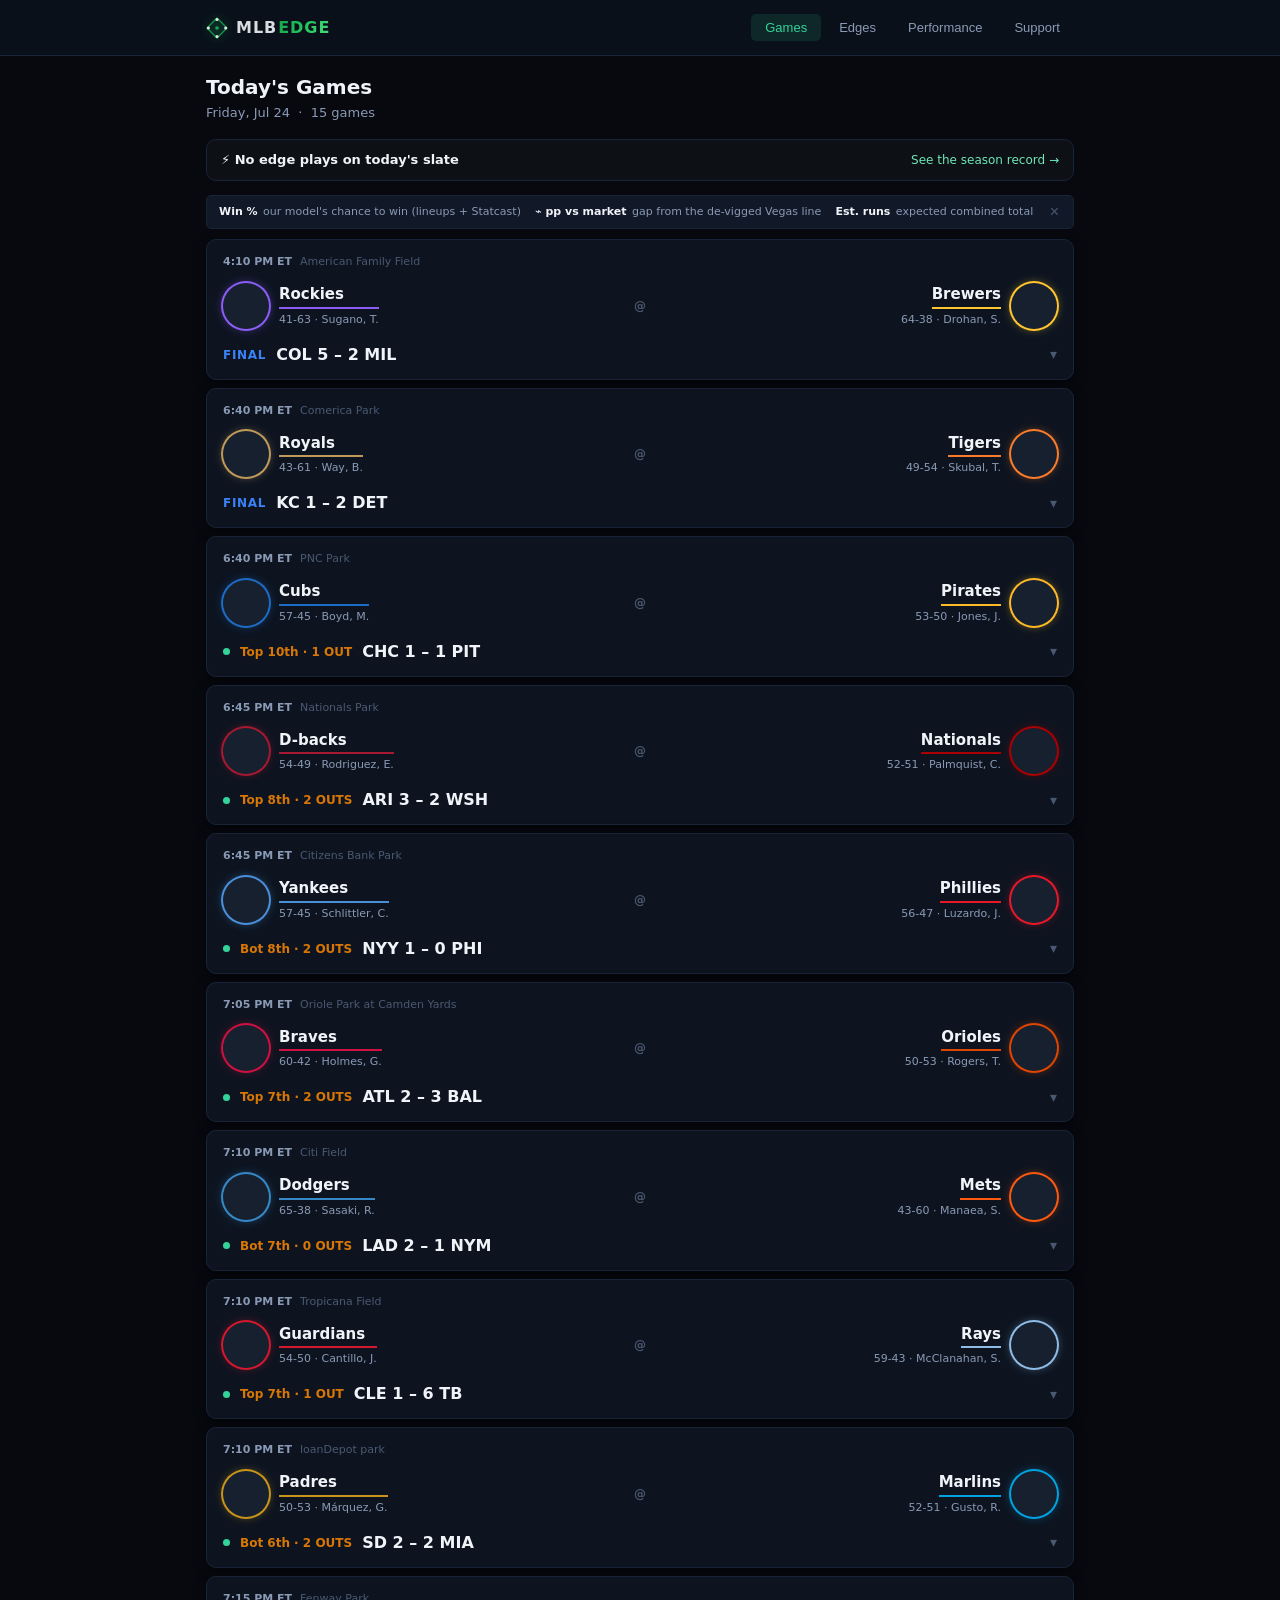
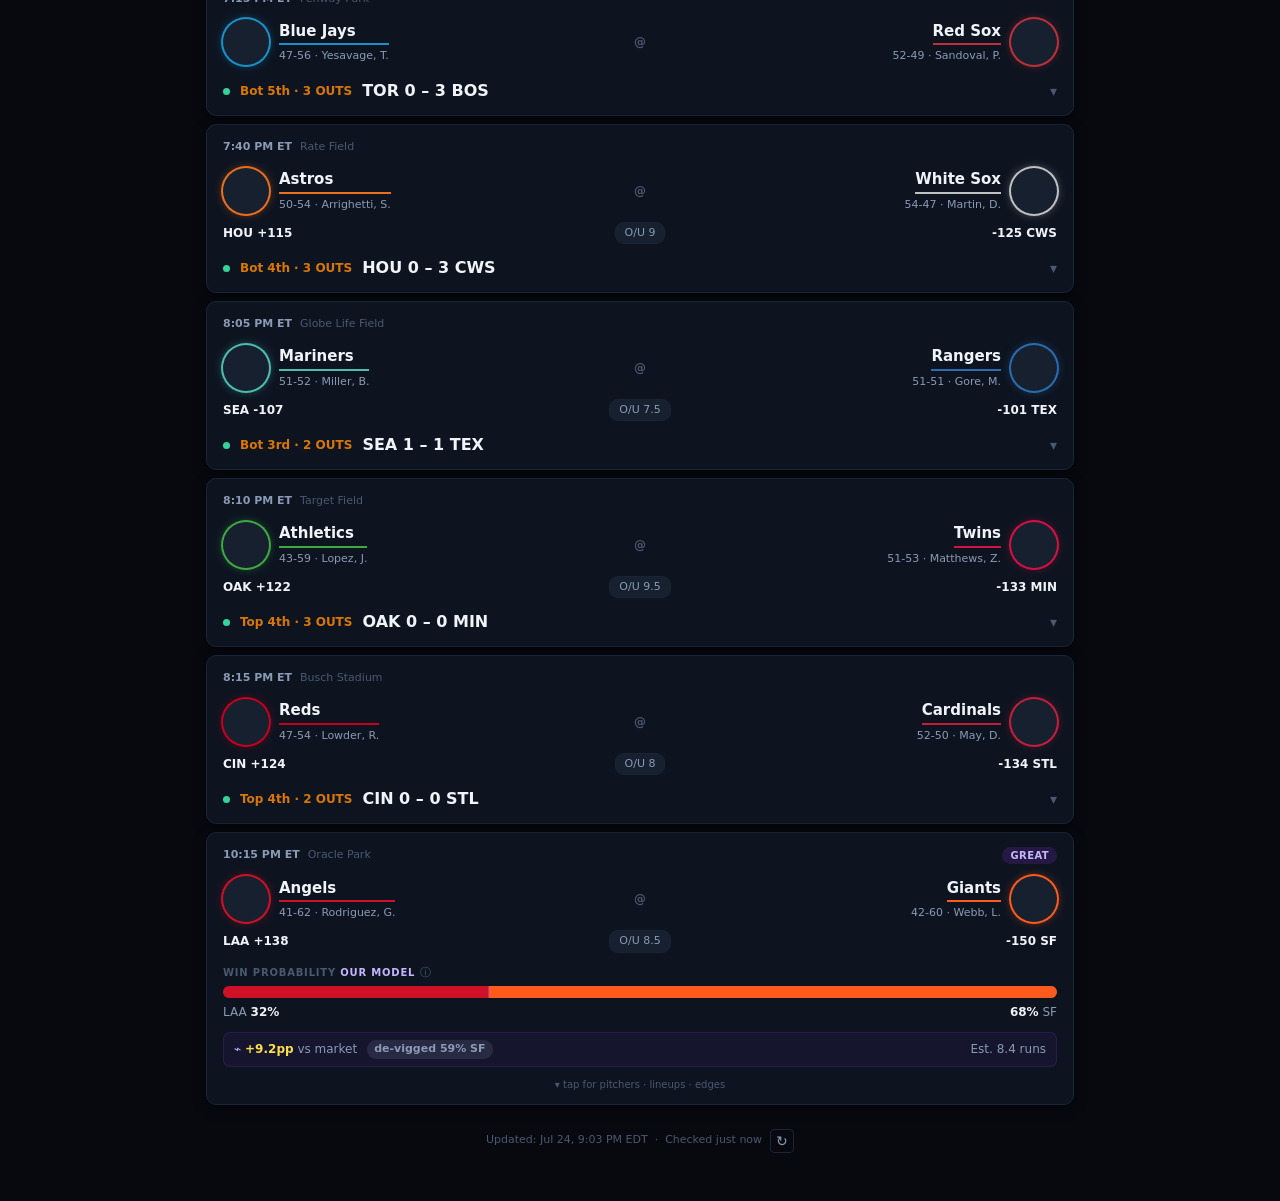
==== commit 4f237db4: "feat(edges): surface every 8.0 game with a price status; drop the model-lean filter The app was DECI" ====
--- a/docs/index.html
+++ b/docs/index.html
@@ -4,7 +4,7 @@
   <meta charset="UTF-8" />
   <meta name="viewport" content="width=device-width, initial-scale=1.0, viewport-fit=cover" />
   <title>MLB Edge</title>
-  <link rel="stylesheet" href="styles.css?v=122" />
+  <link rel="stylesheet" href="styles.css?v=123" />
   <link rel="manifest" href="manifest.json" />
   <meta name="theme-color" content="#0f1117" />
   <meta name="apple-mobile-web-app-capable" content="yes" />
@@ -44,7 +44,7 @@
     <div id="support-view" hidden></div>
   </main>
 
-  <script src="app.js?v=122"></script>
+  <script src="app.js?v=123"></script>
   <script>
     if ('serviceWorker' in navigator) {
       navigator.serviceWorker.register('./sw.js').catch(() => {});
--- a/docs/styles.css
+++ b/docs/styles.css
@@ -1658,6 +1658,8 @@
   letter-spacing: 0.4px;
 }
 .ef-conf-high   { background: rgba(34,197,94,.14);  color: #6ee7b7; border: 1px solid rgba(34,197,94,.28); }
+.ef-conf-shop   { background: rgba(96,165,250,.12); color: #93c5fd; border: 1px solid rgba(96,165,250,.26); }
+.ef-conf-weaker { background: rgba(148,163,184,.10);color: #cbd5e1; border: 1px solid rgba(148,163,184,.22); }
 .ef-conf-medium { background: rgba(251,191,36,.10); color: #fcd34d; border: 1px solid rgba(251,191,36,.22); }
 .ef-conf-new    { background: rgba(167,139,250,.12);color: #c4b5fd; border: 1px solid rgba(167,139,250,.24); }
 .ef-conf-watch  { background: rgba(248,113,113,.10);color: #fca5a5; border: 1px solid rgba(248,113,113,.24); }
@@ -2214,7 +2216,13 @@
   padding: 4px 8px; border-radius: 6px;
 }
 .ef-status-tracked { color: var(--green-light); background: rgba(34,197,94,.08); border: 1px solid rgba(34,197,94,.18); }
+.ef-status-shop    { color: #93c5fd; background: rgba(96,165,250,.07); border: 1px solid rgba(96,165,250,.20); }
+.ef-status-weaker  { color: #cbd5e1; background: rgba(148,163,184,.06); border: 1px solid rgba(148,163,184,.18); }
 .ef-status-watch   { color: #eab308; background: rgba(234,179,8,.07); border: 1px solid rgba(234,179,8,.18); margin-top: 6px; }
+/* Left-accent the card by price state so the list scans playable → shop → off-price. */
+.ef-play-playable { border-left: 3px solid rgba(34,197,94,.45); }
+.ef-play-shop     { border-left: 3px solid rgba(96,165,250,.45); }
+.ef-play-weaker   { border-left: 3px solid rgba(148,163,184,.35); }
 /* ── Closing Line Value education section ──────────────────────────────────── */
 .ef-sb-clvptr { color: #6ee7b7; cursor: pointer; }
 .ef-sb-clvptr:hover { text-decoration: underline; }
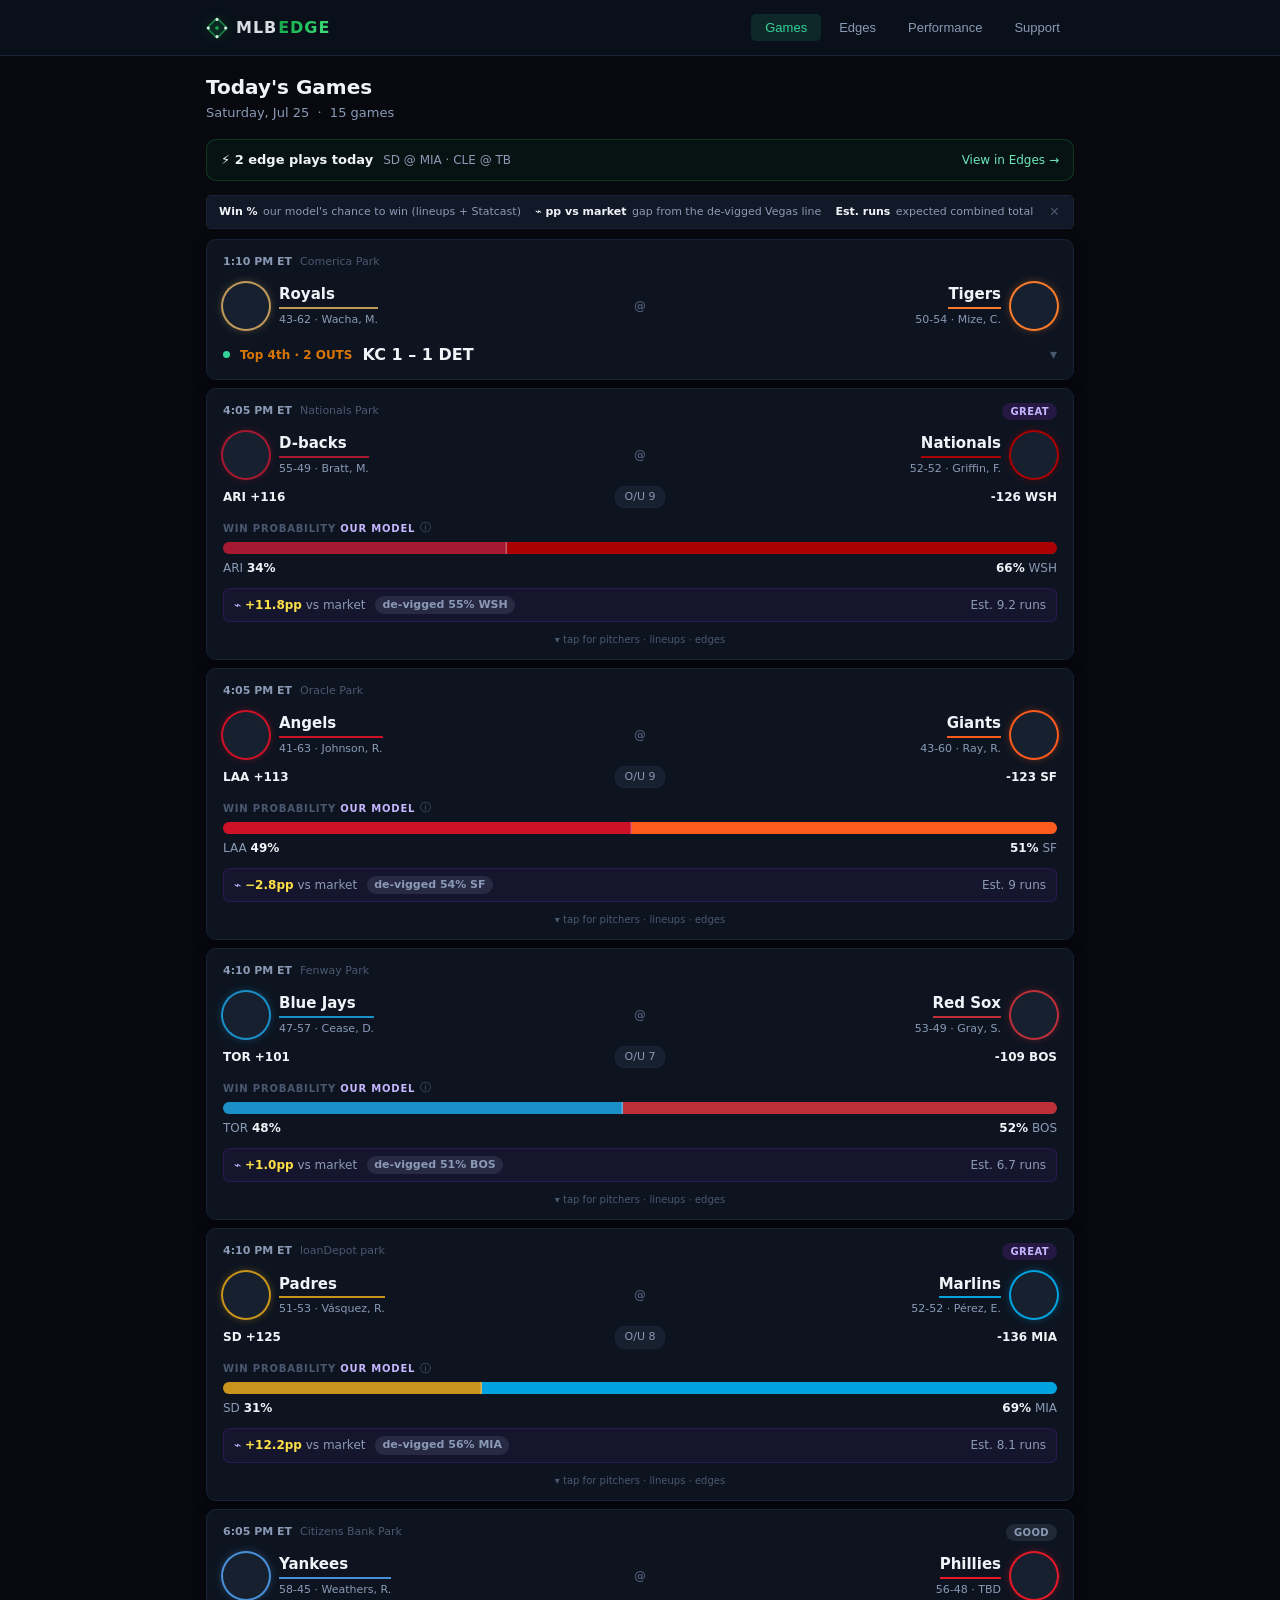
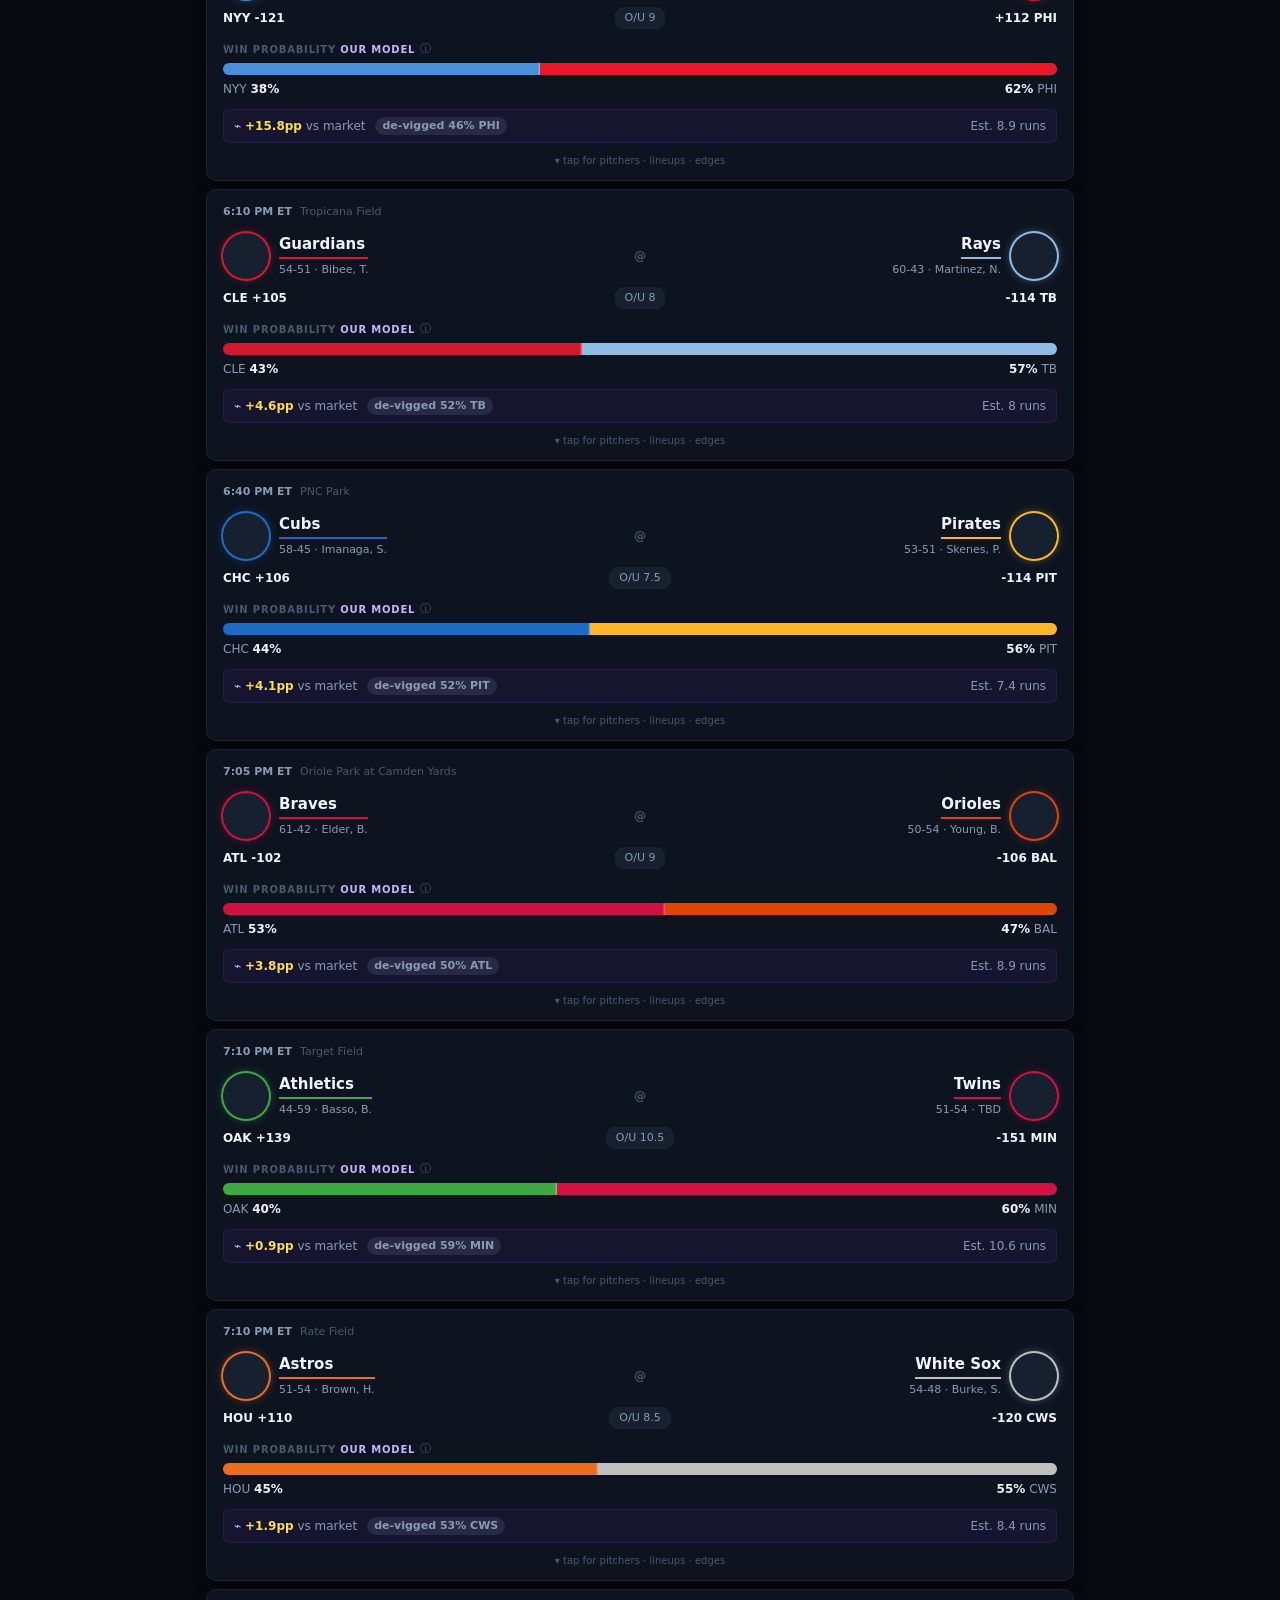
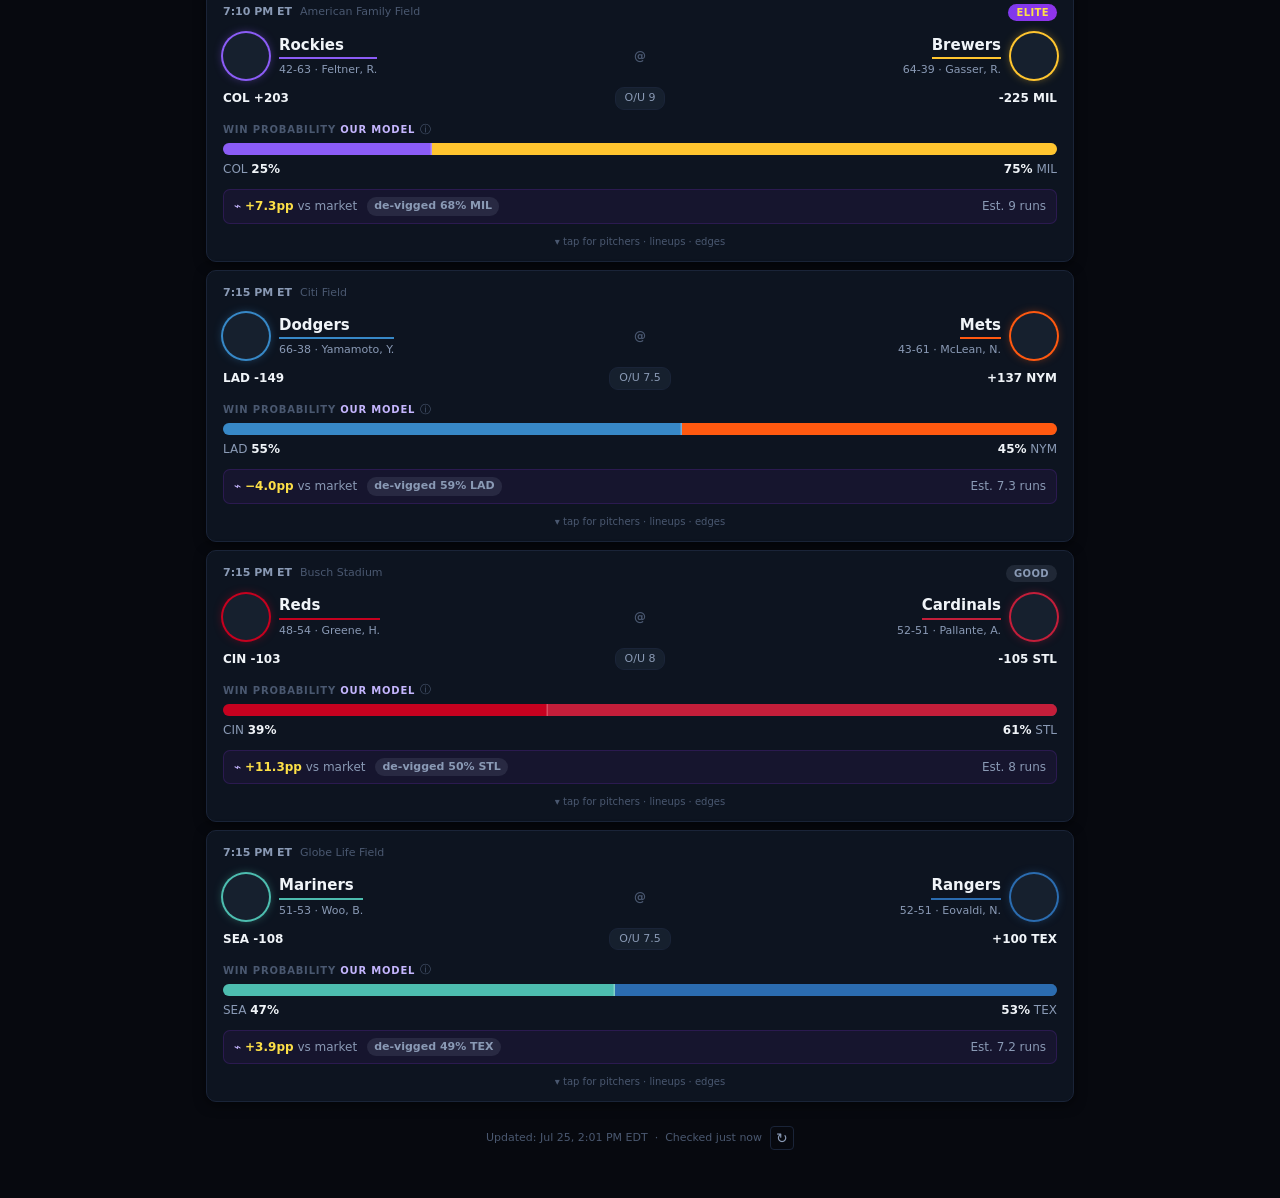
==== commit df4b8e33: "feat(reversion): live "reversion juice" tier on 8.0 plays + forward-tracking Phase 2 of the team-lev" ====
--- a/docs/index.html
+++ b/docs/index.html
@@ -4,7 +4,7 @@
   <meta charset="UTF-8" />
   <meta name="viewport" content="width=device-width, initial-scale=1.0, viewport-fit=cover" />
   <title>MLB Edge</title>
-  <link rel="stylesheet" href="styles.css?v=123" />
+  <link rel="stylesheet" href="styles.css?v=124" />
   <link rel="manifest" href="manifest.json" />
   <meta name="theme-color" content="#0f1117" />
   <meta name="apple-mobile-web-app-capable" content="yes" />
@@ -44,7 +44,7 @@
     <div id="support-view" hidden></div>
   </main>
 
-  <script src="app.js?v=123"></script>
+  <script src="app.js?v=124"></script>
   <script>
     if ('serviceWorker' in navigator) {
       navigator.serviceWorker.register('./sw.js').catch(() => {});
--- a/docs/styles.css
+++ b/docs/styles.css
@@ -2287,3 +2287,19 @@
 .ef-gloss-price b { color: var(--green-light); }
 .ef-howto-pricenote { font-size: 12px; color: var(--text-muted); line-height: 1.5; margin: 12px 0 0; padding-top: 10px; border-top: 1px solid var(--border); }
 .ef-howto-pricenote b { color: var(--text); }
+
+/* Reversion overlay — emerging "juice" tier on 8.0 plays (both offenses hot vs their norm). */
+.ef-play-rev {
+  font-size: 11.5px; line-height: 1.45; margin: 6px 0 2px;
+  padding: 6px 9px; border-radius: 7px;
+}
+.ef-rev-badge { font-weight: 800; margin-right: 4px; white-space: nowrap; }
+.ef-rev-juice { color: #fdba74; background: rgba(249,115,22,.09); border: 1px solid rgba(249,115,22,.24); }
+.ef-rev-juice .ef-rev-badge { color: #fb923c; }
+.ef-rev-warm  { color: var(--text-muted); background: rgba(148,163,184,.05); border: 1px solid rgba(148,163,184,.16); }
+.ef-play-juiced { border-left-color: rgba(249,115,22,.55); }
+/* Scoreboard forward-tracking row for the emerging juice subset (only shown once n>0). */
+.ef-sb-juice { border-top: 1px dashed rgba(249,115,22,.28); margin-top: 2px; padding-top: 8px; }
+.ef-sb-juice .ef-sb-label { color: #fdba74; }
+.ef-sb-juice .ef-sb-tag { background: rgba(249,115,22,.16); color: #fb923c; }
+.ef-sb-juice-note { font-size: 10.5px; color: var(--text-muted); flex-basis: 100%; margin-top: 2px; }
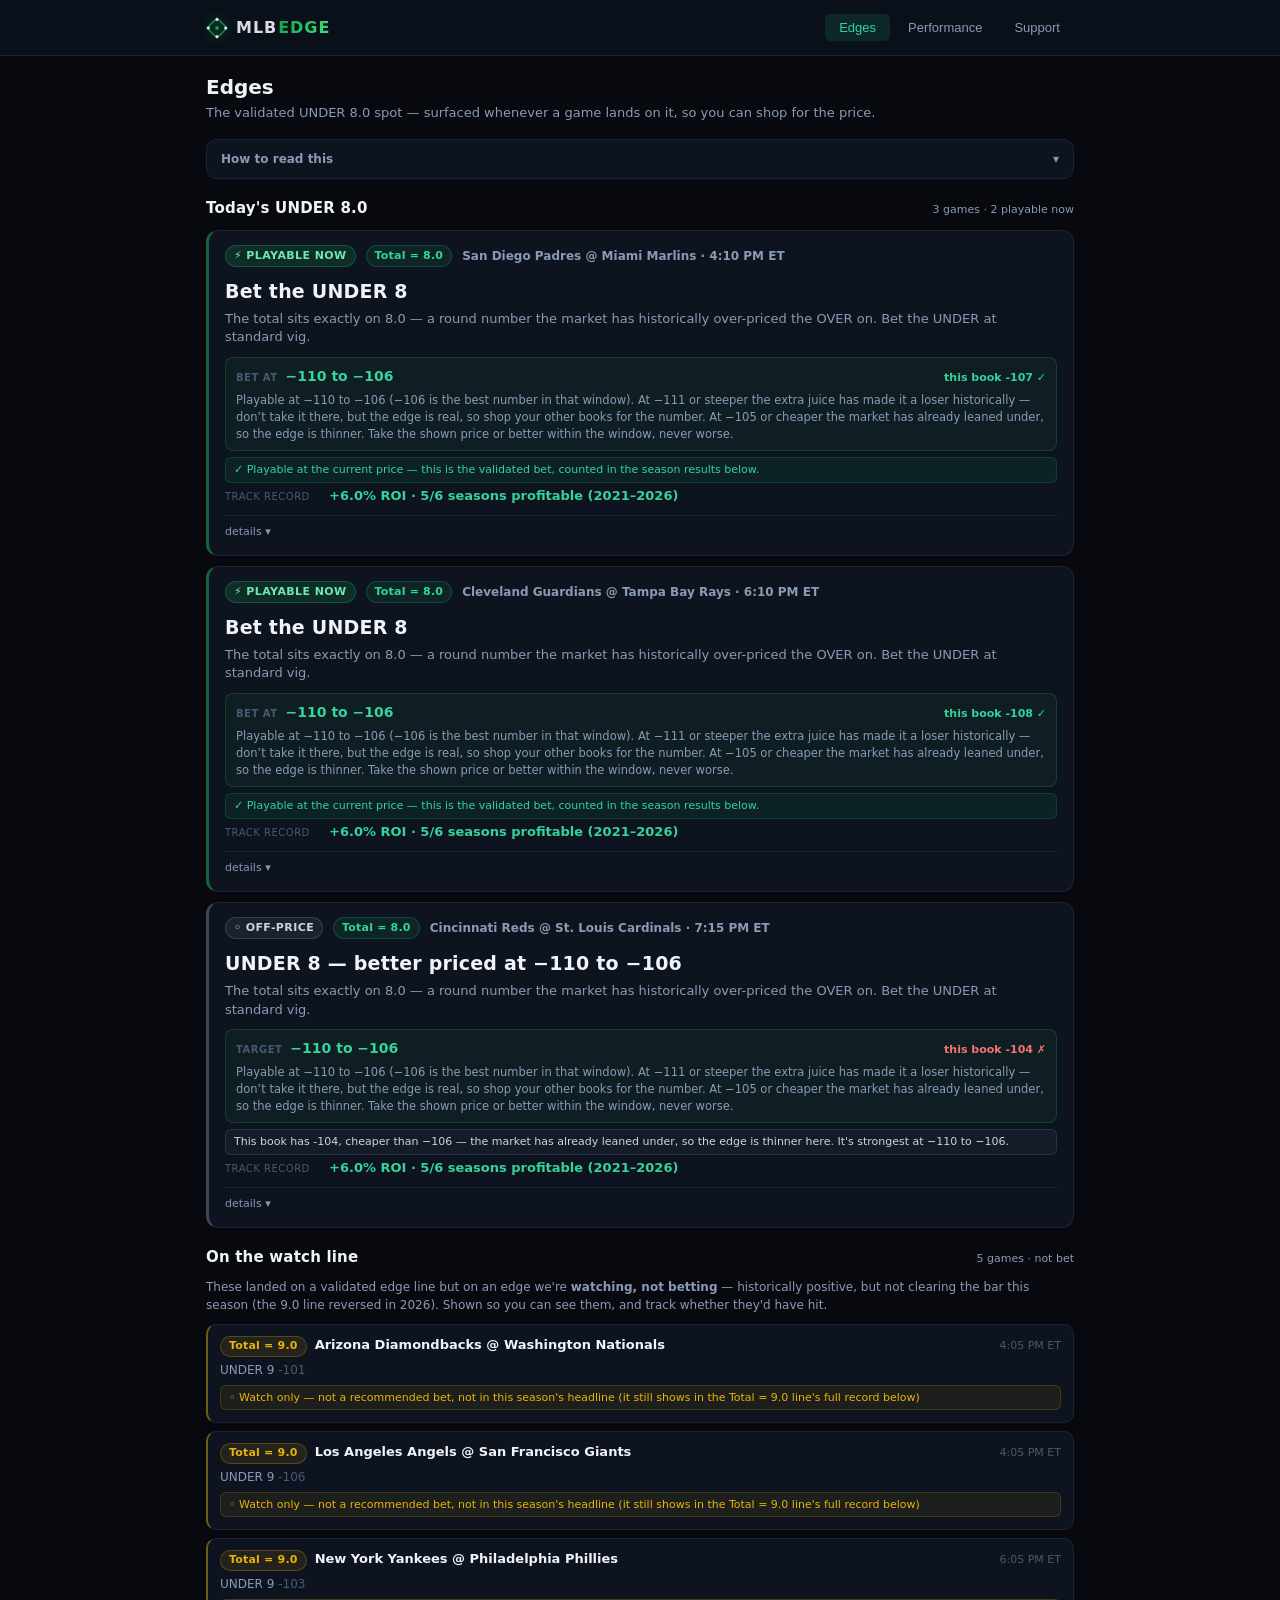
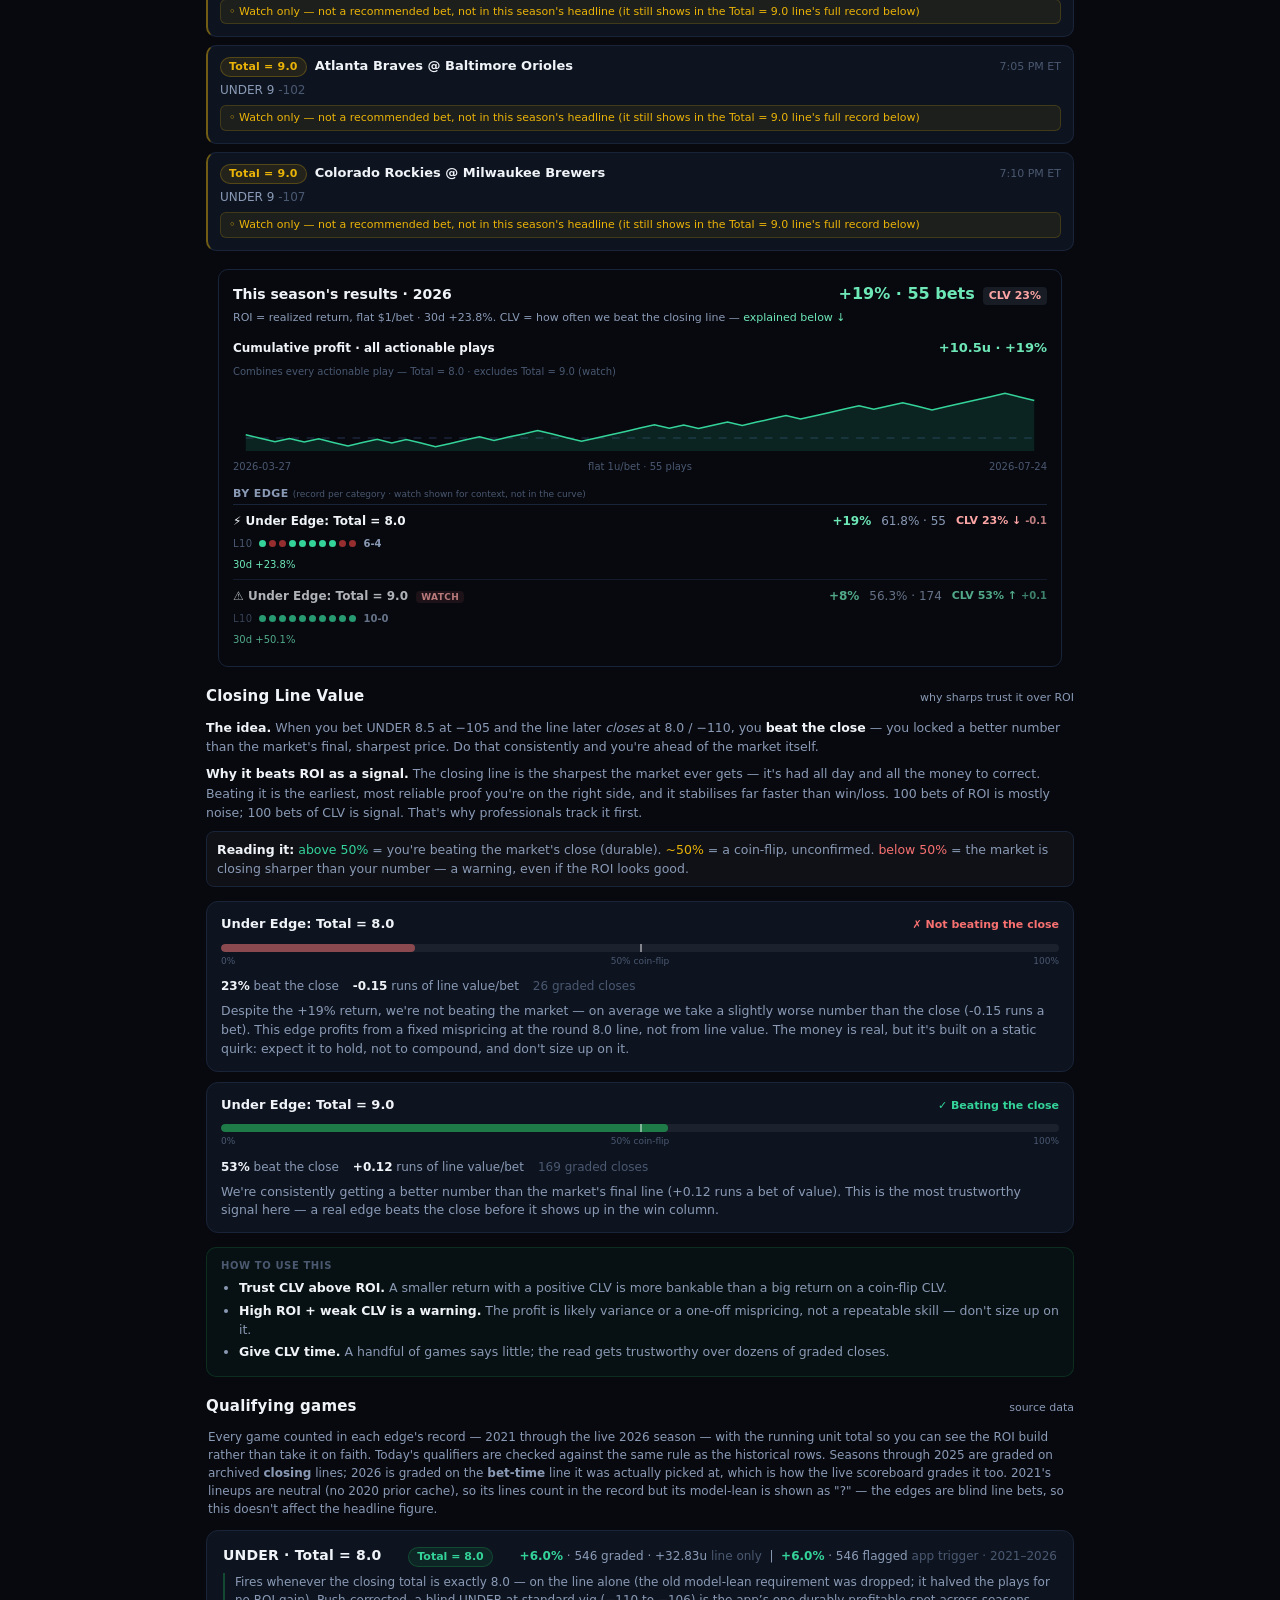
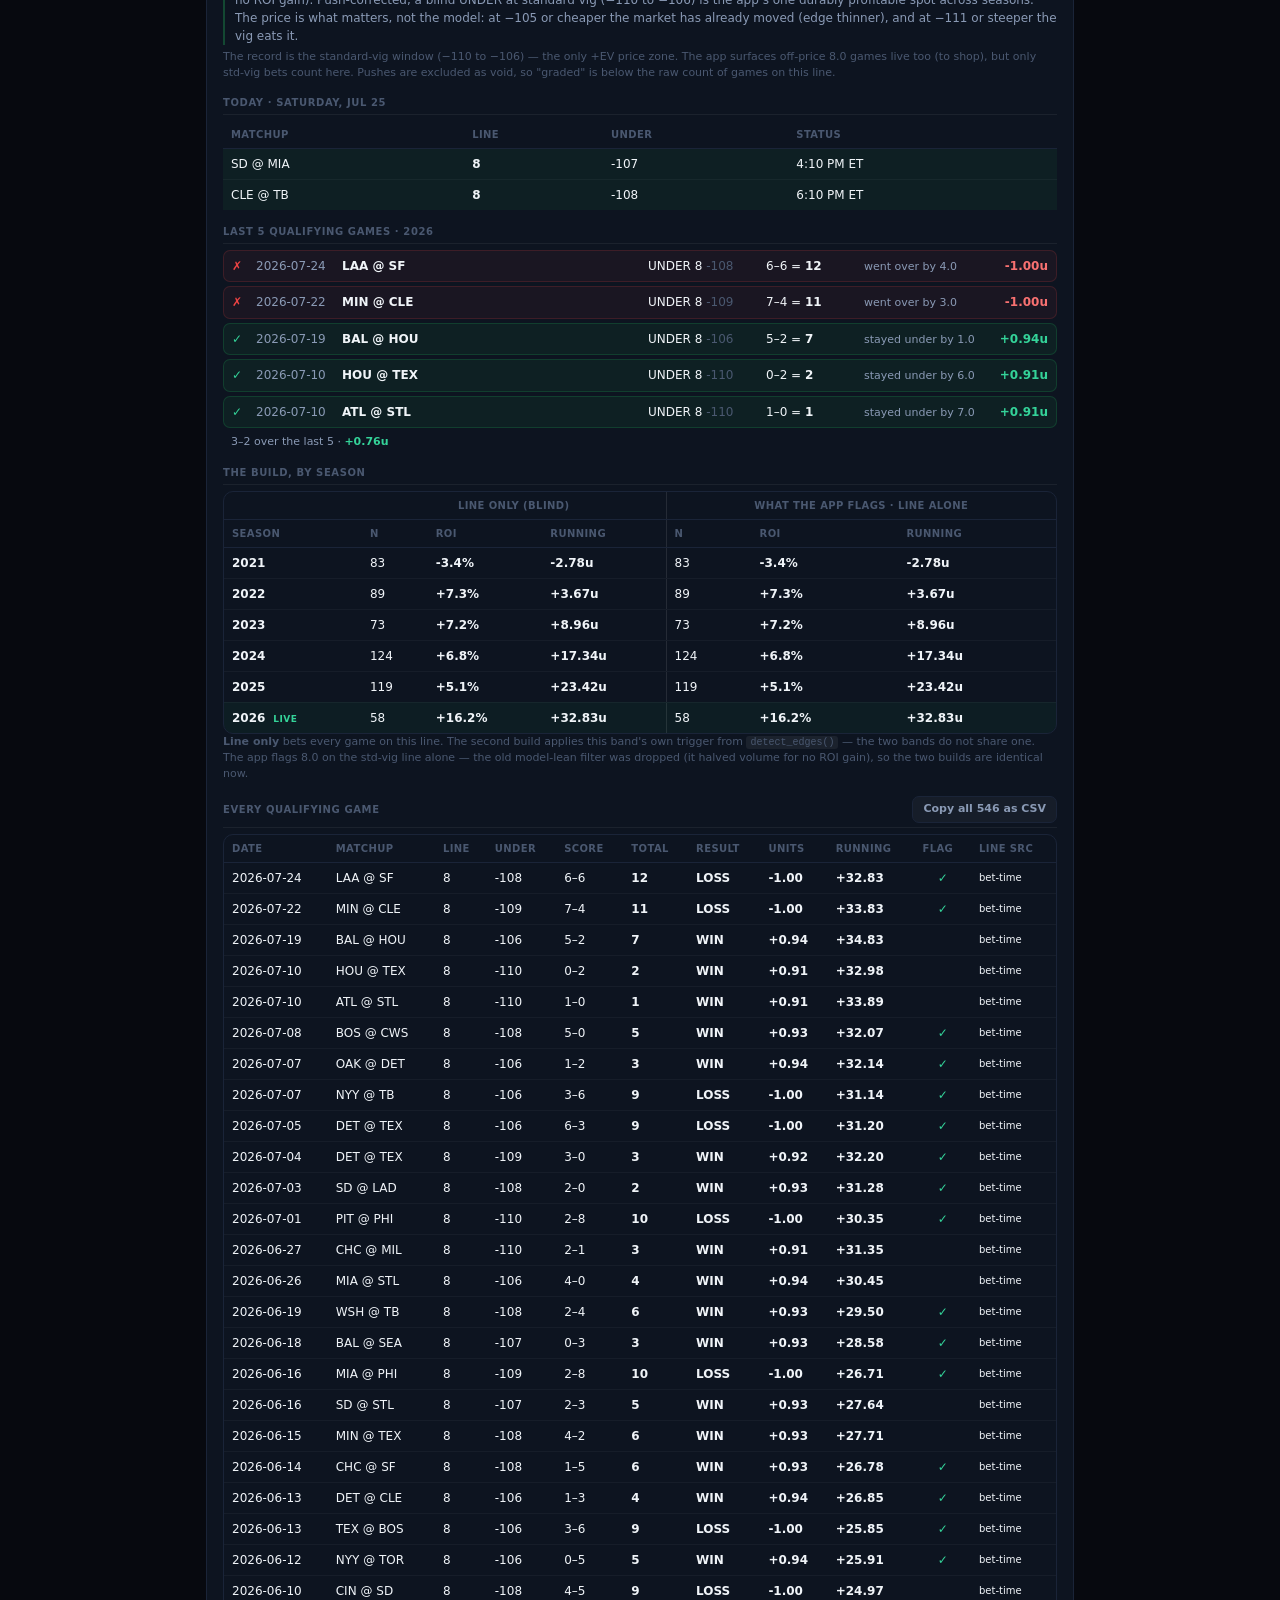
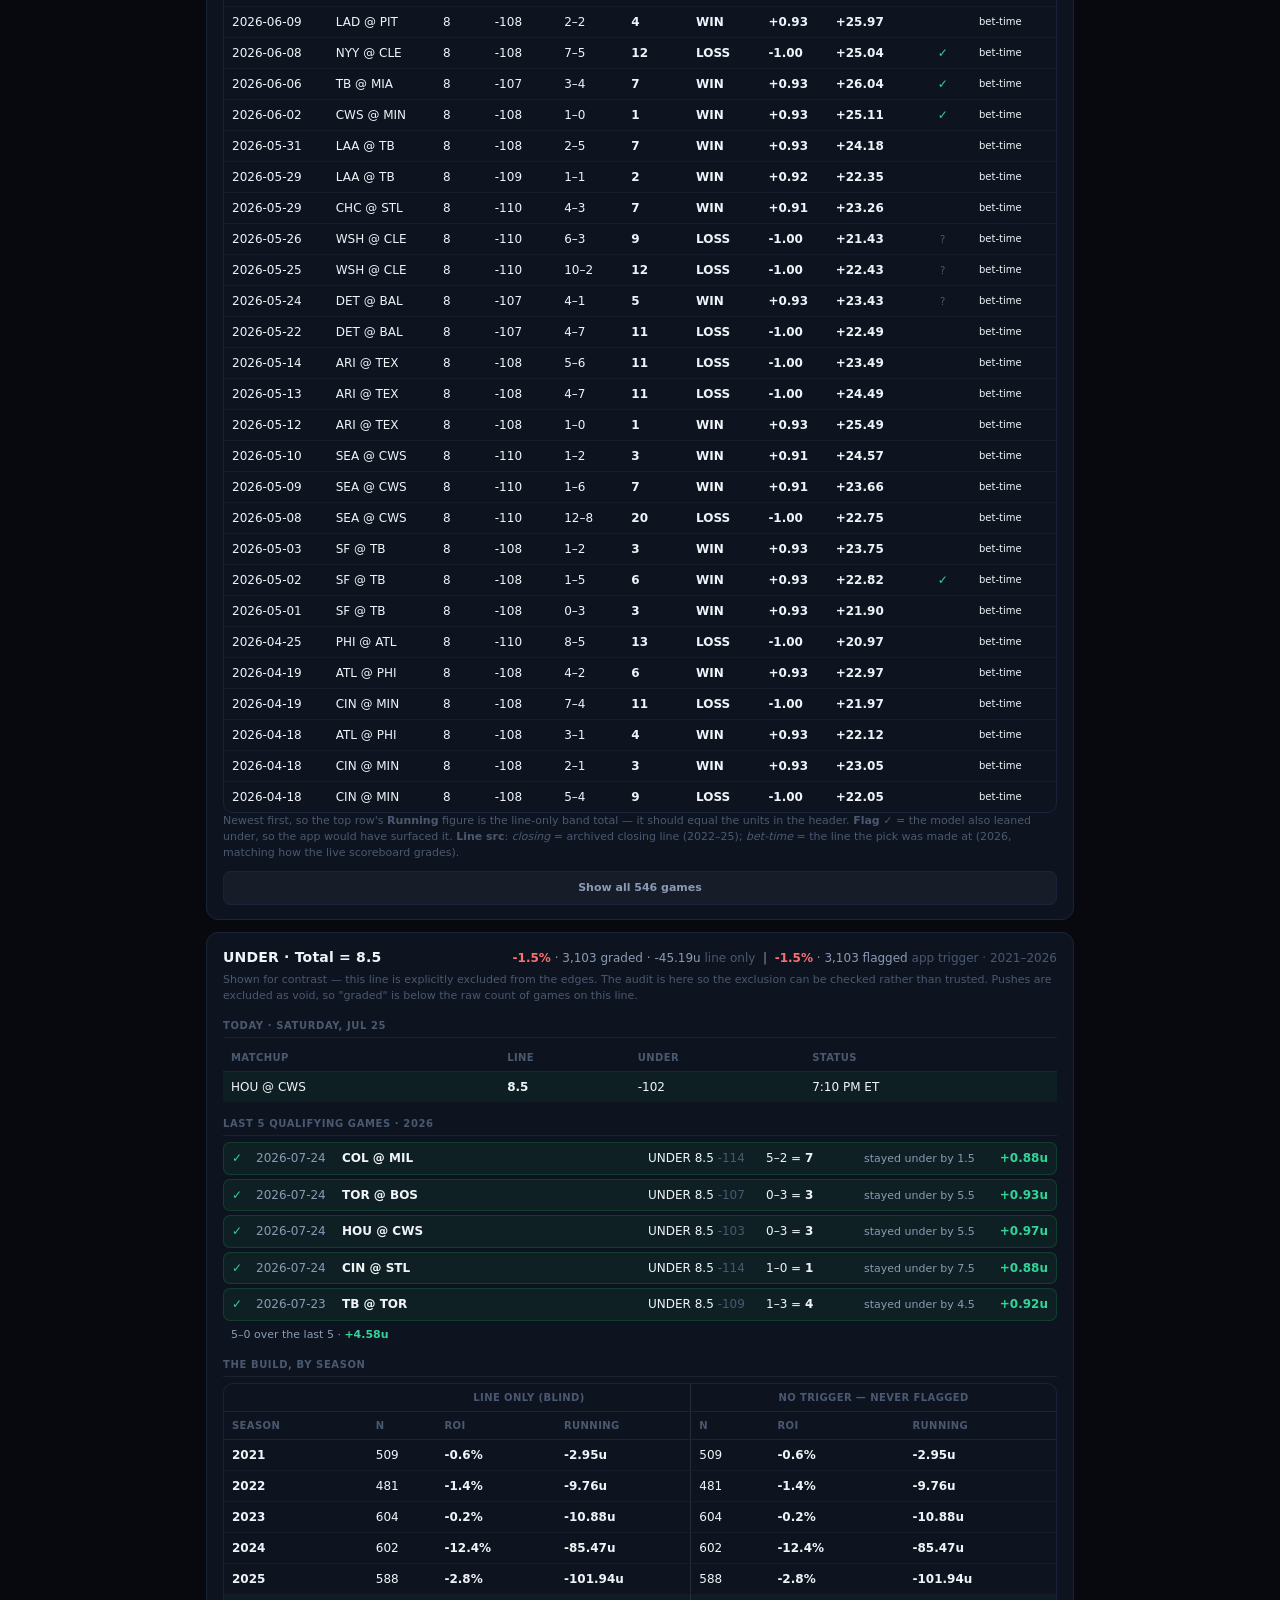
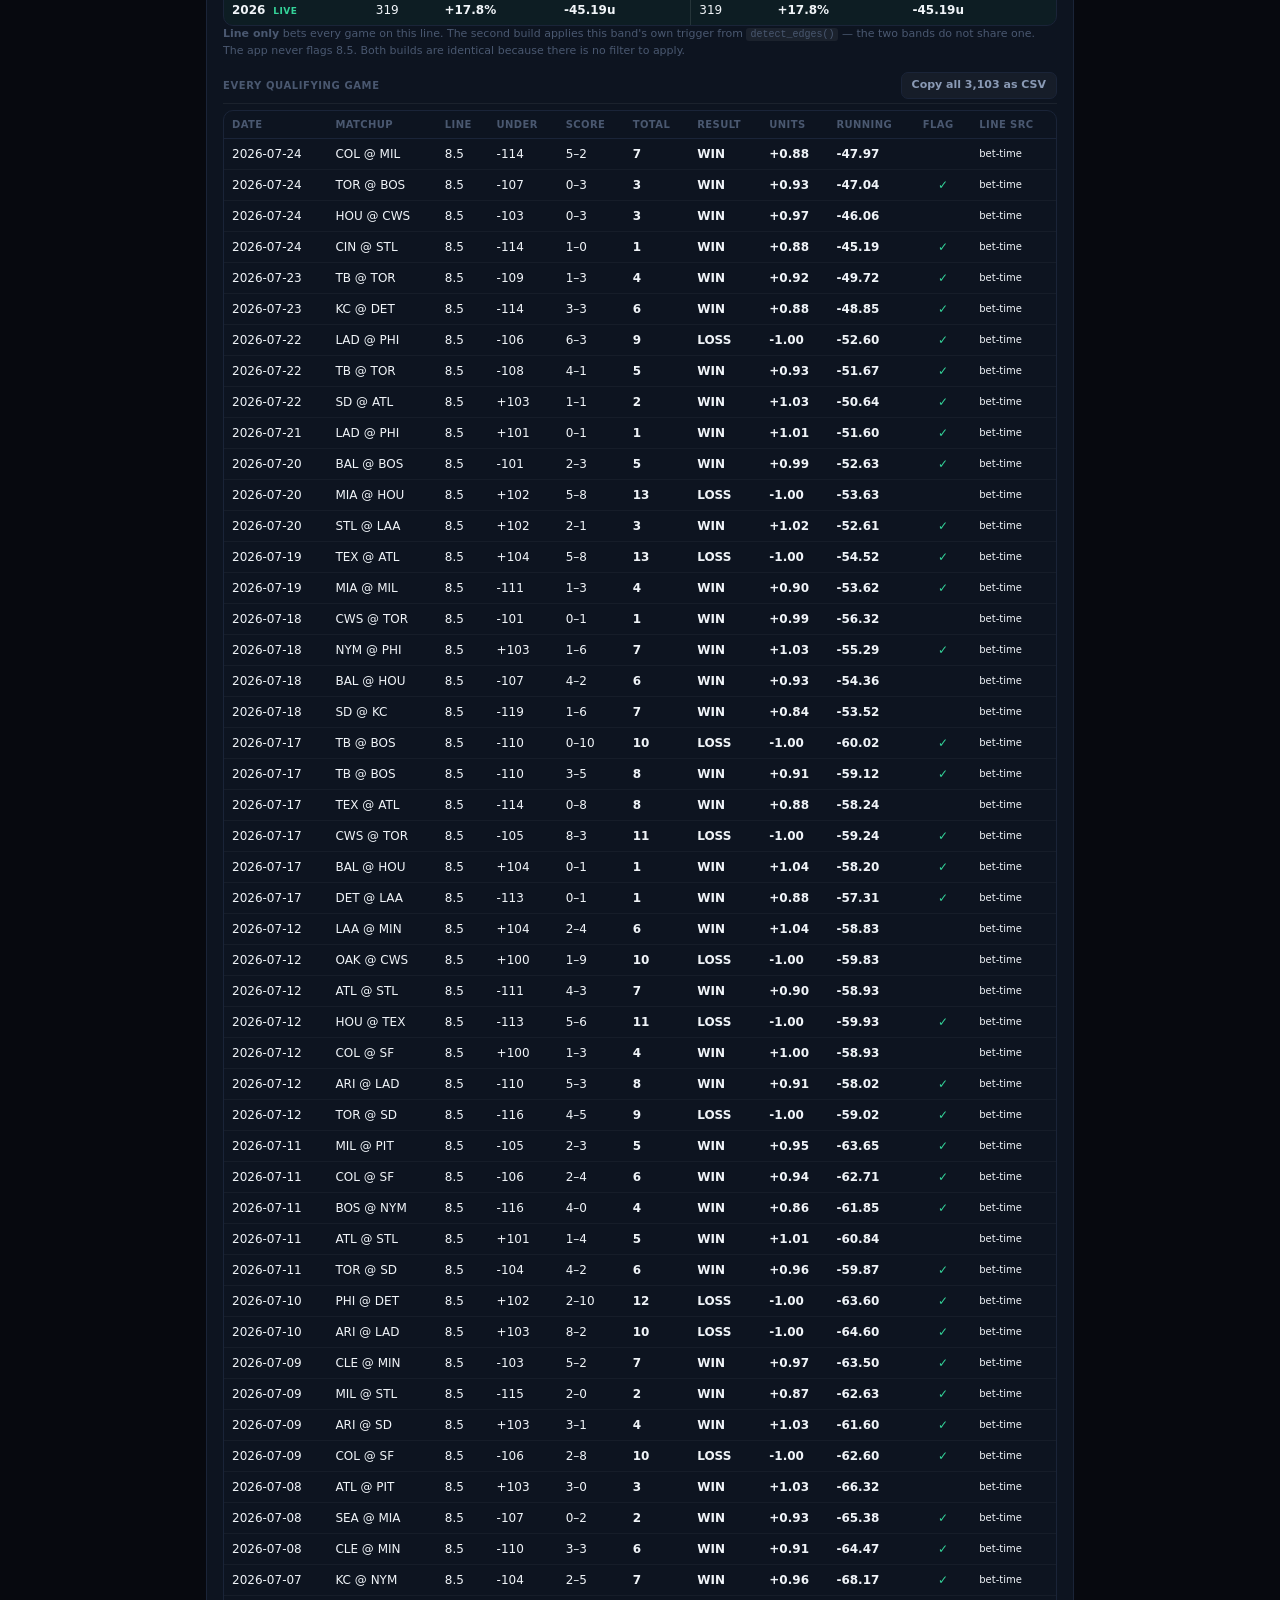
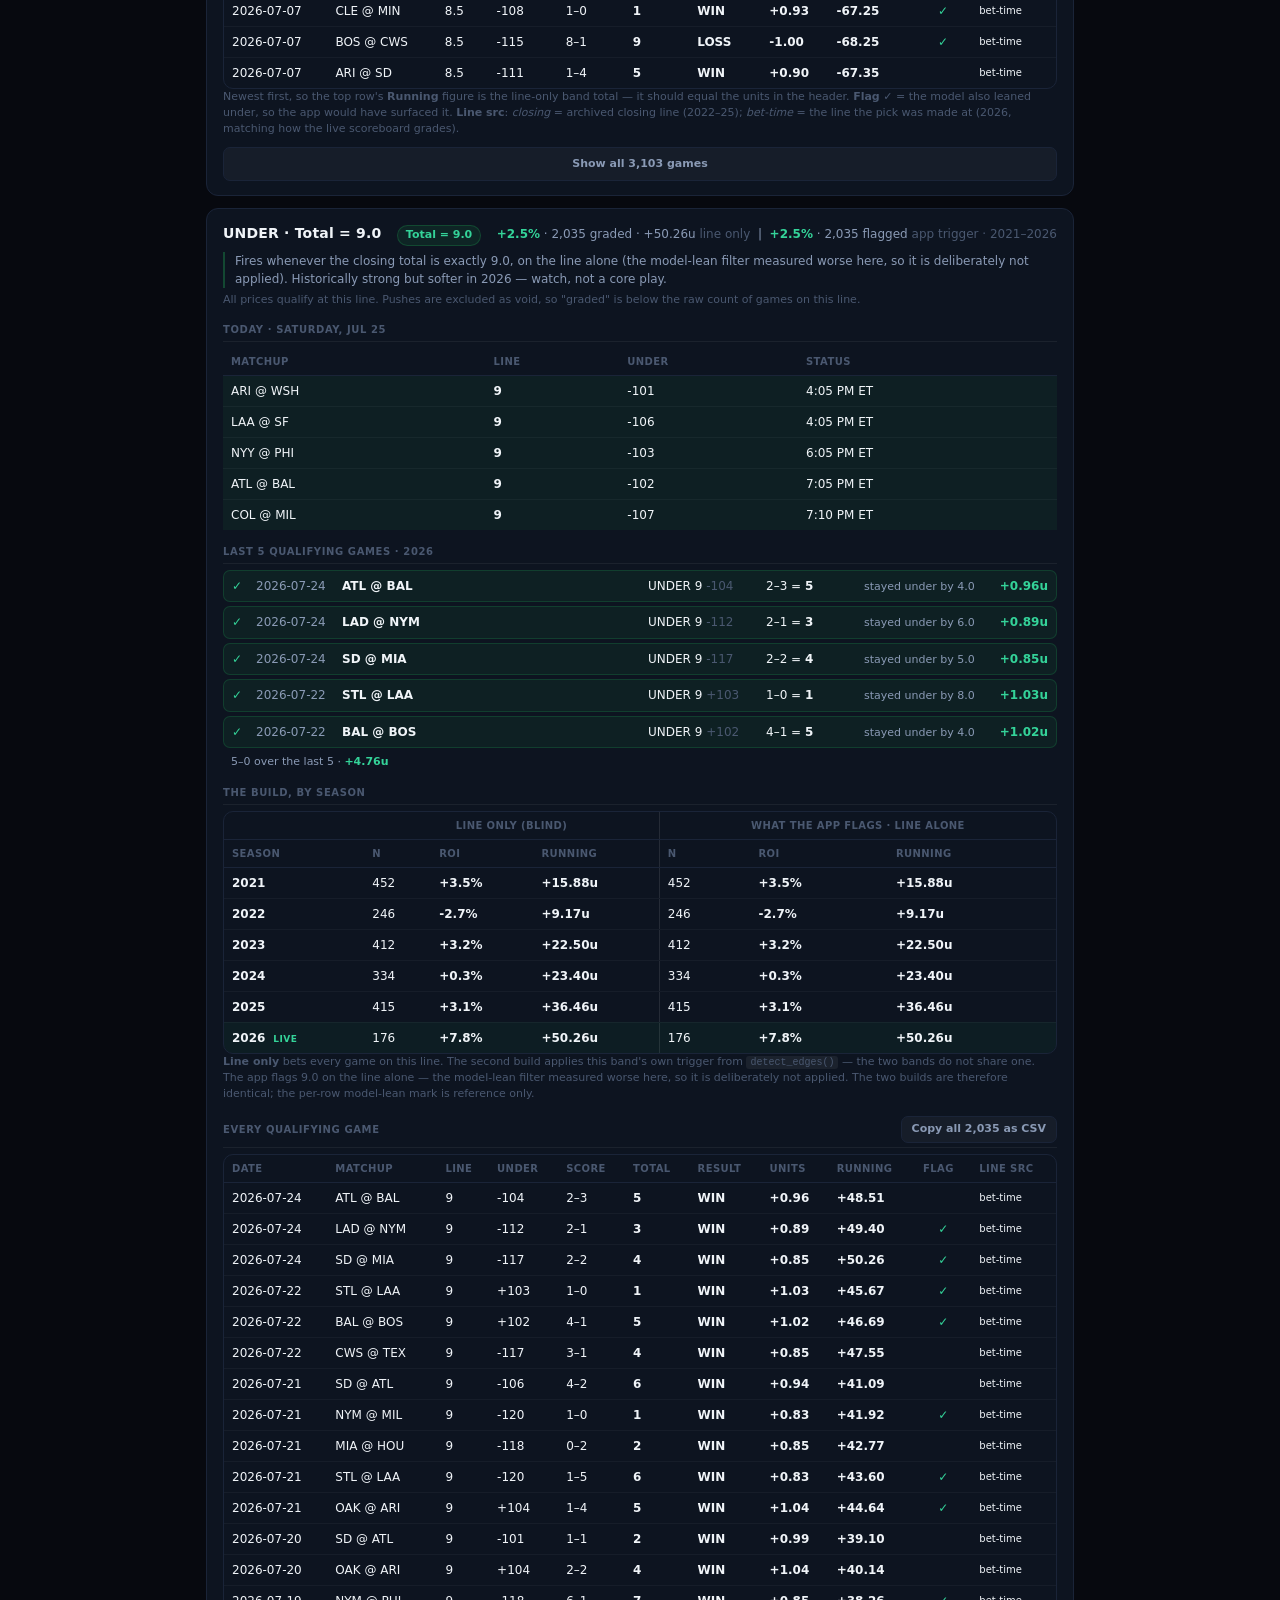
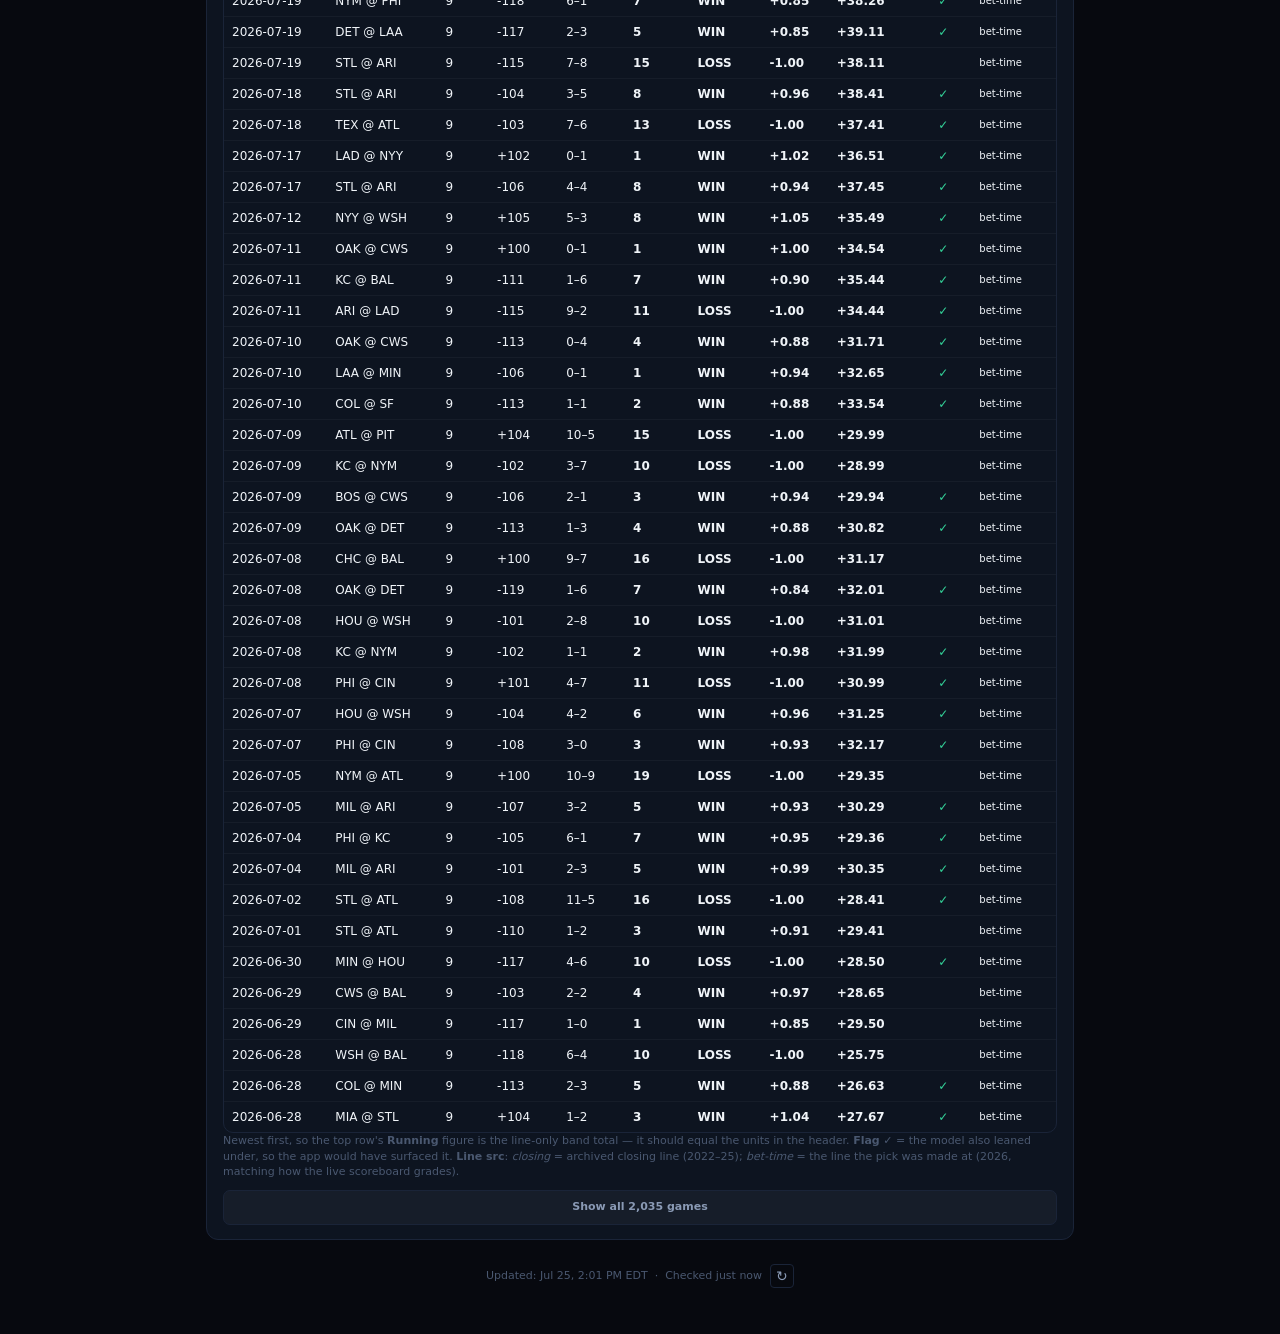
==== commit 0e9901c8: "refactor(app): cut the Games tab — app is now Edges / Performance / Support Users come here for the " ====
--- a/docs/index.html
+++ b/docs/index.html
@@ -4,7 +4,7 @@
   <meta charset="UTF-8" />
   <meta name="viewport" content="width=device-width, initial-scale=1.0, viewport-fit=cover" />
   <title>MLB Edge</title>
-  <link rel="stylesheet" href="styles.css?v=124" />
+  <link rel="stylesheet" href="styles.css?v=126" />
   <link rel="manifest" href="manifest.json" />
   <meta name="theme-color" content="#0f1117" />
   <meta name="apple-mobile-web-app-capable" content="yes" />
@@ -27,8 +27,7 @@
         </div>
       </div>
       <nav class="nav-tabs">
-        <button class="nav-btn active" data-view="games">Games</button>
-        <button class="nav-btn" data-view="edges">Edges</button>
+        <button class="nav-btn active" data-view="edges">Edges</button>
         <button class="nav-btn" data-view="performance">Performance</button>
         <button class="nav-btn" data-view="support">Support</button>
       </nav>
@@ -36,15 +35,14 @@
   </header>
 
   <main id="app">
-    <div id="games-view"></div>
-    <div id="edges-view" hidden></div>
+    <div id="edges-view"></div>
 
     <div id="performance-view" hidden></div>
 
     <div id="support-view" hidden></div>
   </main>
 
-  <script src="app.js?v=124"></script>
+  <script src="app.js?v=126"></script>
   <script>
     if ('serviceWorker' in navigator) {
       navigator.serviceWorker.register('./sw.js').catch(() => {});
--- a/docs/styles.css
+++ b/docs/styles.css
@@ -2293,10 +2293,29 @@
   font-size: 11.5px; line-height: 1.45; margin: 6px 0 2px;
   padding: 6px 9px; border-radius: 7px;
 }
-.ef-rev-badge { font-weight: 800; margin-right: 4px; white-space: nowrap; }
+.ef-rev-hdr { display: flex; align-items: baseline; justify-content: space-between; gap: 8px; margin-bottom: 3px; }
+.ef-rev-badge { font-weight: 800; white-space: nowrap; }
+.ef-rev-score { font-size: 10.5px; font-weight: 700; opacity: .85; white-space: nowrap; letter-spacing: .01em; }
+.ef-rev-why { color: var(--text-muted); margin-bottom: 5px; }
+.ef-rev-why b { color: inherit; font-weight: 800; }
+.ef-rev-teams { display: flex; flex-direction: column; gap: 4px; }
+.ef-rev-team {
+  display: grid; grid-template-columns: 1fr; gap: 1px 10px;
+  padding: 4px 7px; border-radius: 5px; background: rgba(148,163,184,.06);
+}
+@media (min-width: 420px) { .ef-rev-team { grid-template-columns: minmax(90px,auto) 1fr 1fr; align-items: baseline; } }
+.ef-rev-tname { font-weight: 800; color: var(--text); }
+.ef-rev-metric { font-variant-numeric: tabular-nums; color: var(--text-muted); }
+.ef-rev-sub { font-size: 9.5px; text-transform: uppercase; letter-spacing: .04em; opacity: .7; margin: 0 3px 0 2px; }
+.ef-rev-metric b { font-weight: 800; }
+.ef-rev-metric b.rev-up { color: #fb923c; }         /* hot vs own norm = the signal driver */
+.ef-rev-metric b.rev-dn { color: var(--text-muted); font-weight: 600; }  /* cooling = works against */
+.ef-rev-caveat { margin-top: 6px; font-size: 10.5px; line-height: 1.4; color: var(--text-muted); }
+.ef-rev-badge { margin-right: 0; }
 .ef-rev-juice { color: #fdba74; background: rgba(249,115,22,.09); border: 1px solid rgba(249,115,22,.24); }
 .ef-rev-juice .ef-rev-badge { color: #fb923c; }
 .ef-rev-warm  { color: var(--text-muted); background: rgba(148,163,184,.05); border: 1px solid rgba(148,163,184,.16); }
+.ef-rev-warm .ef-rev-tname { color: var(--text); }
 .ef-play-juiced { border-left-color: rgba(249,115,22,.55); }
 /* Scoreboard forward-tracking row for the emerging juice subset (only shown once n>0). */
 .ef-sb-juice { border-top: 1px dashed rgba(249,115,22,.28); margin-top: 2px; padding-top: 8px; }
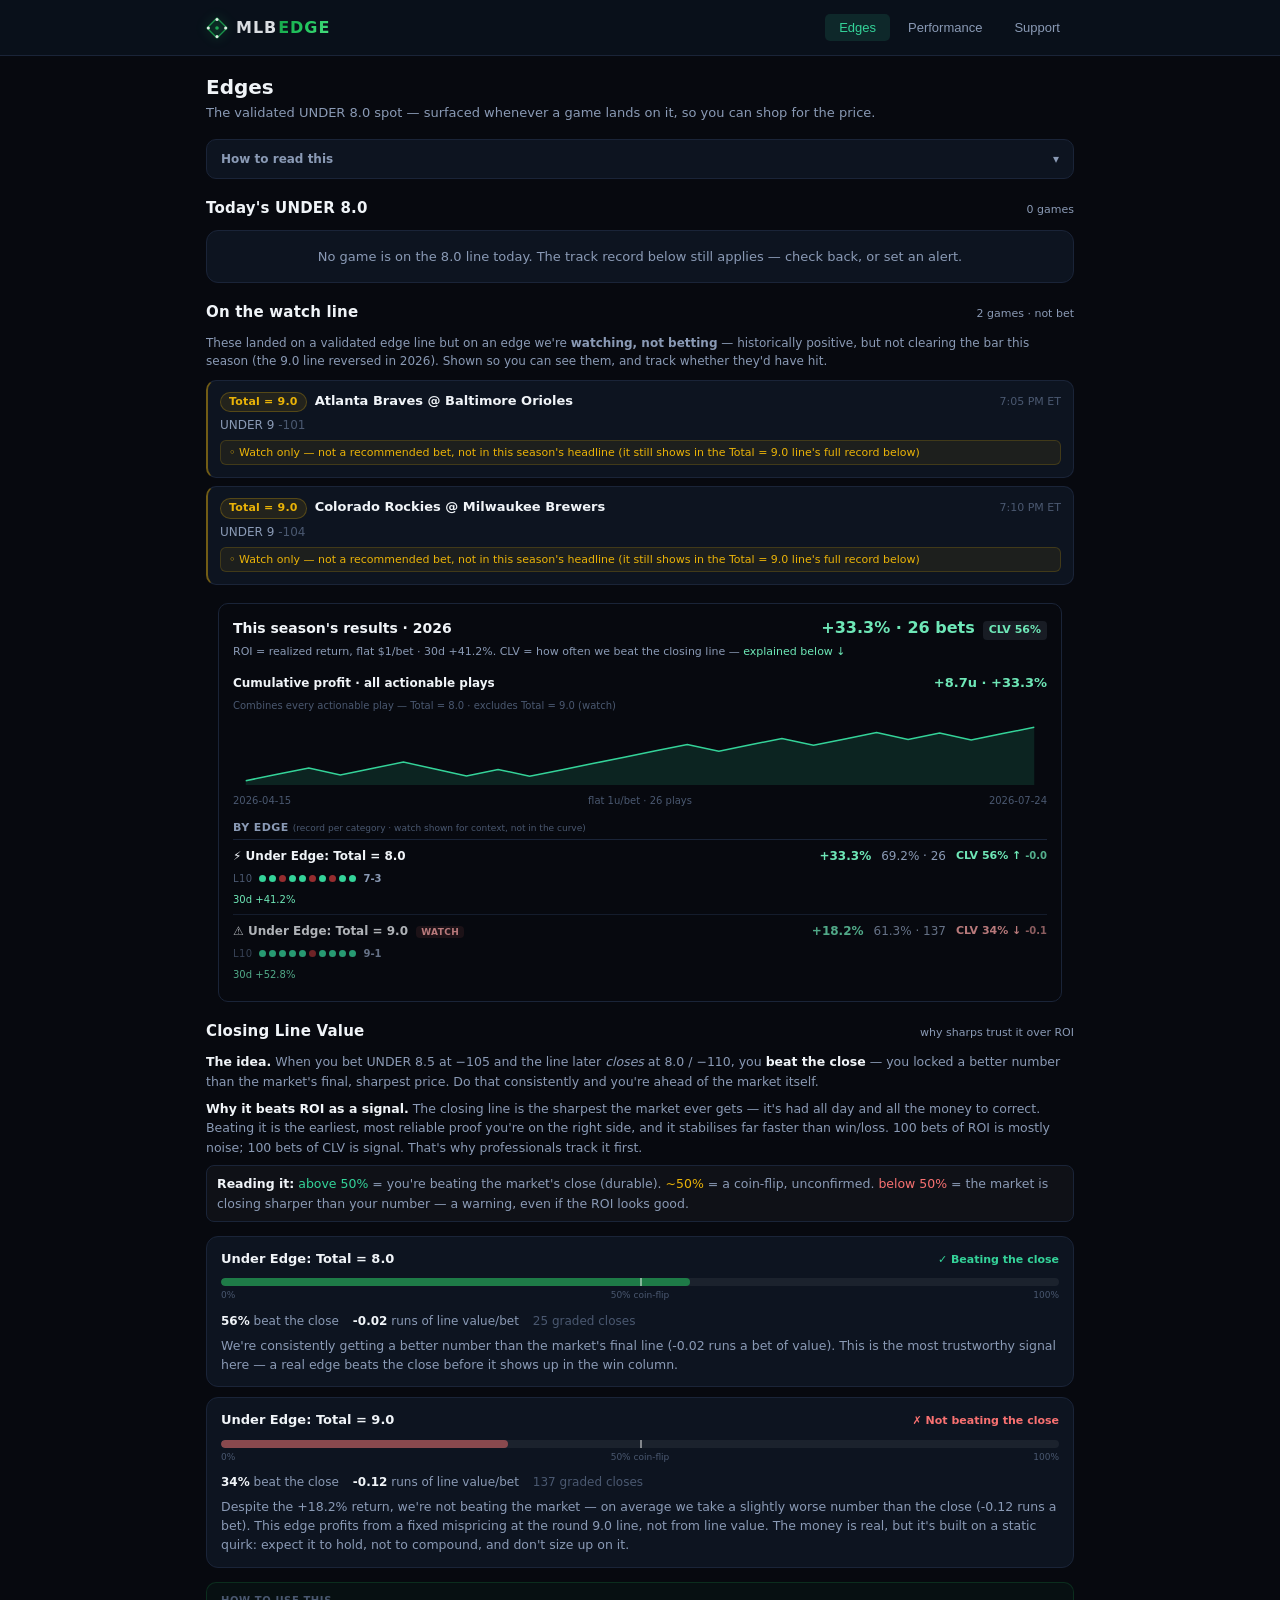
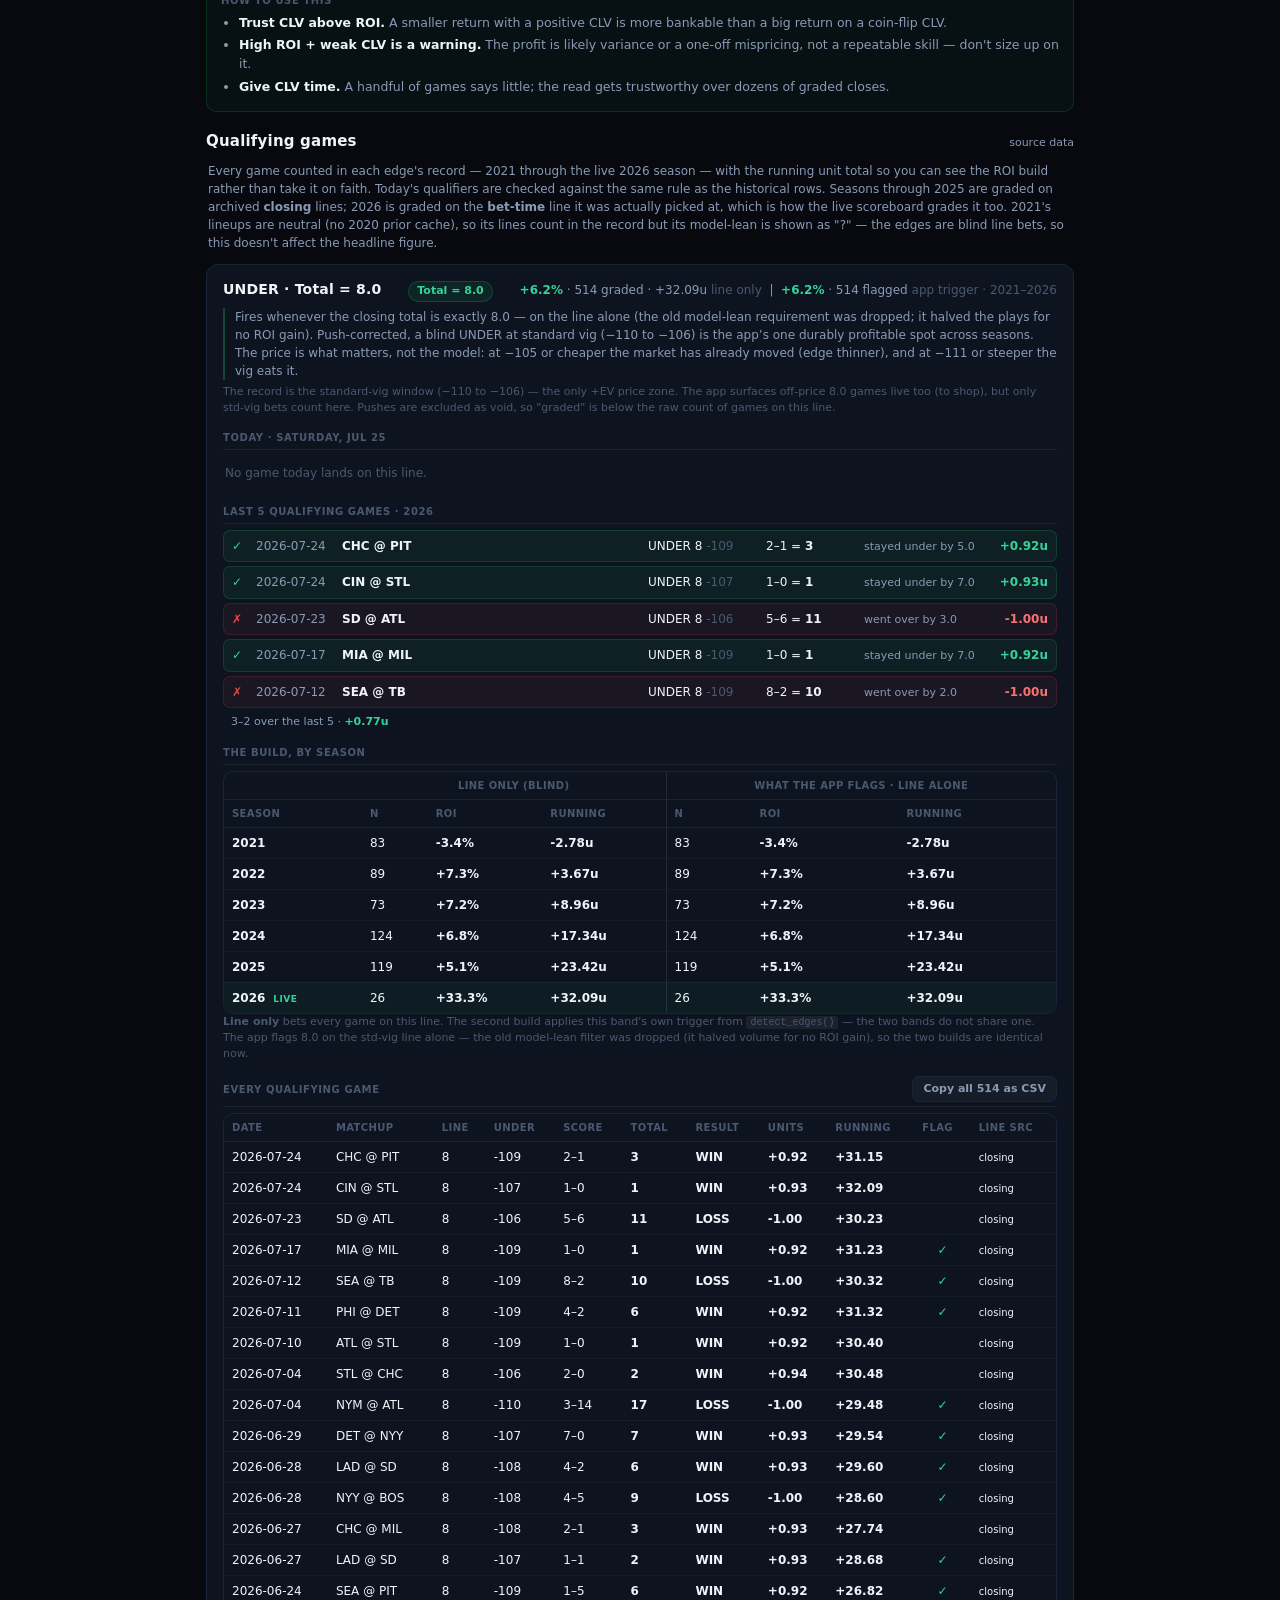
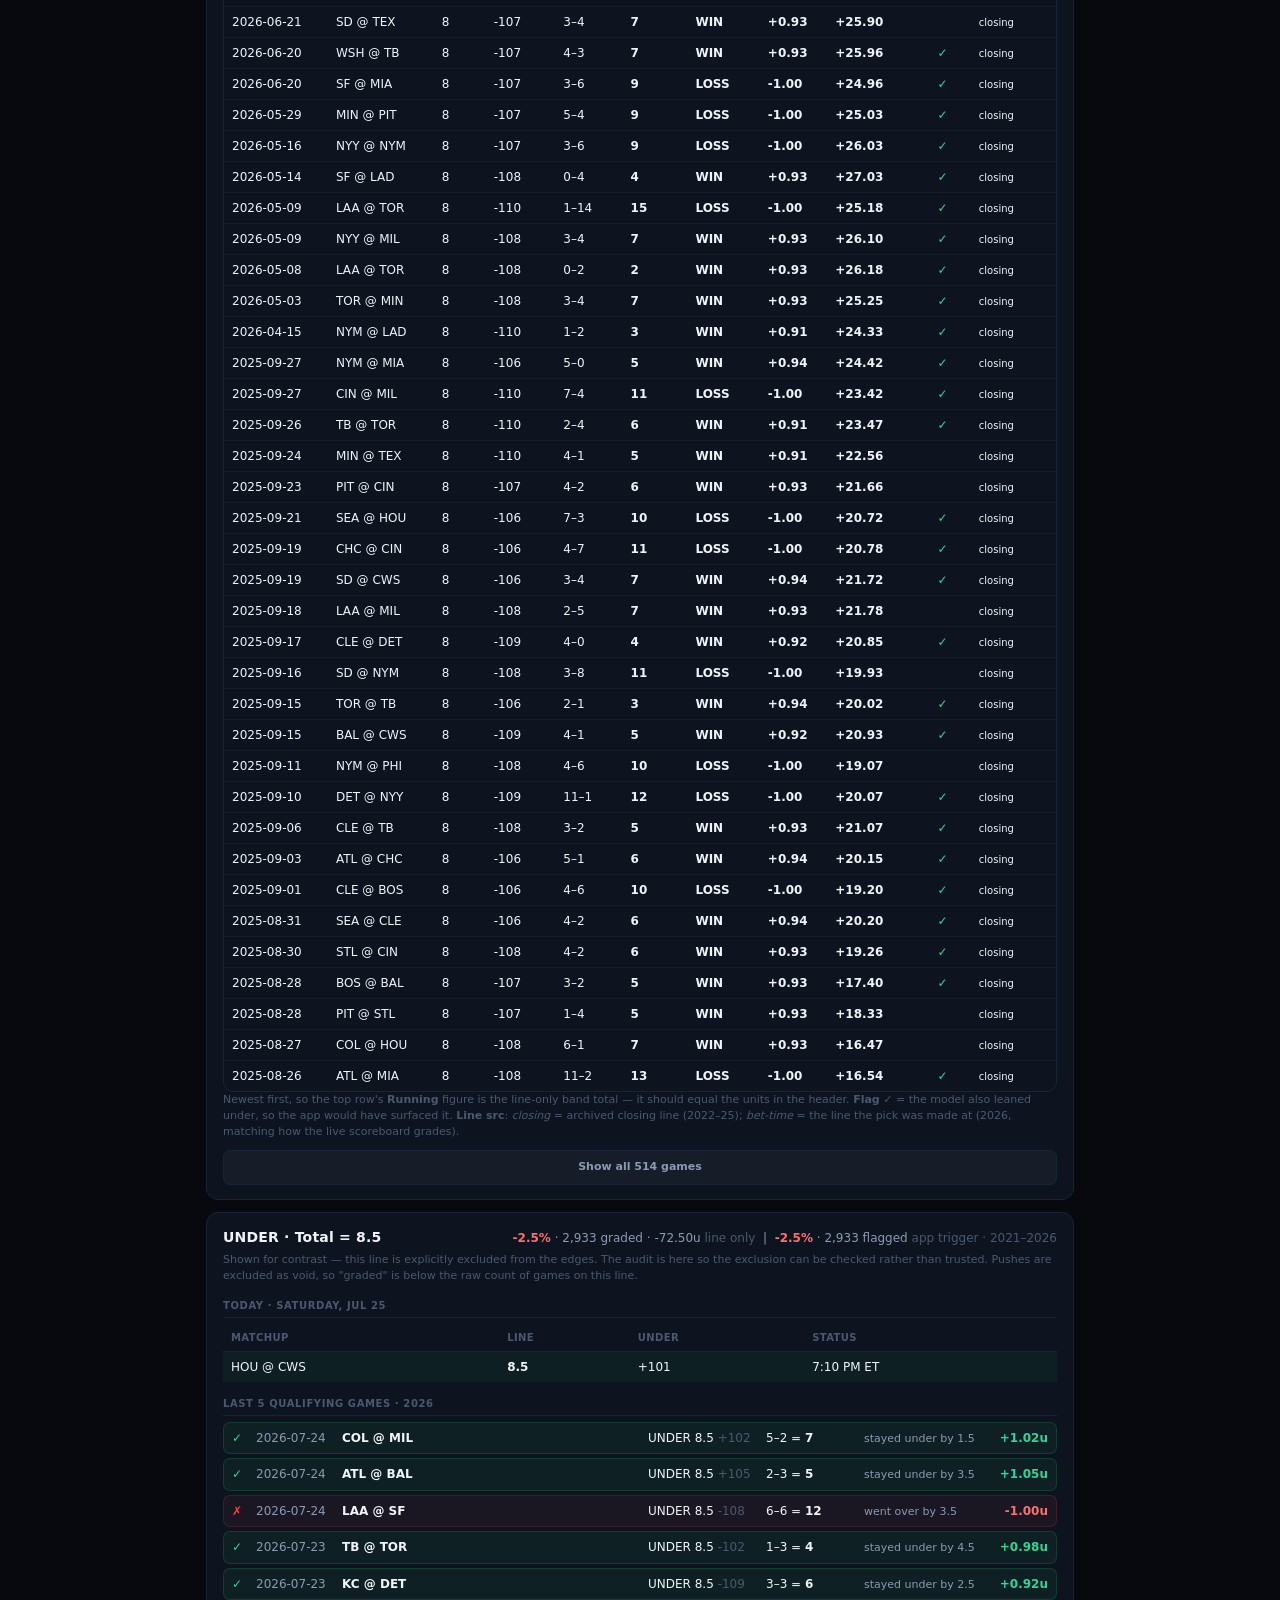
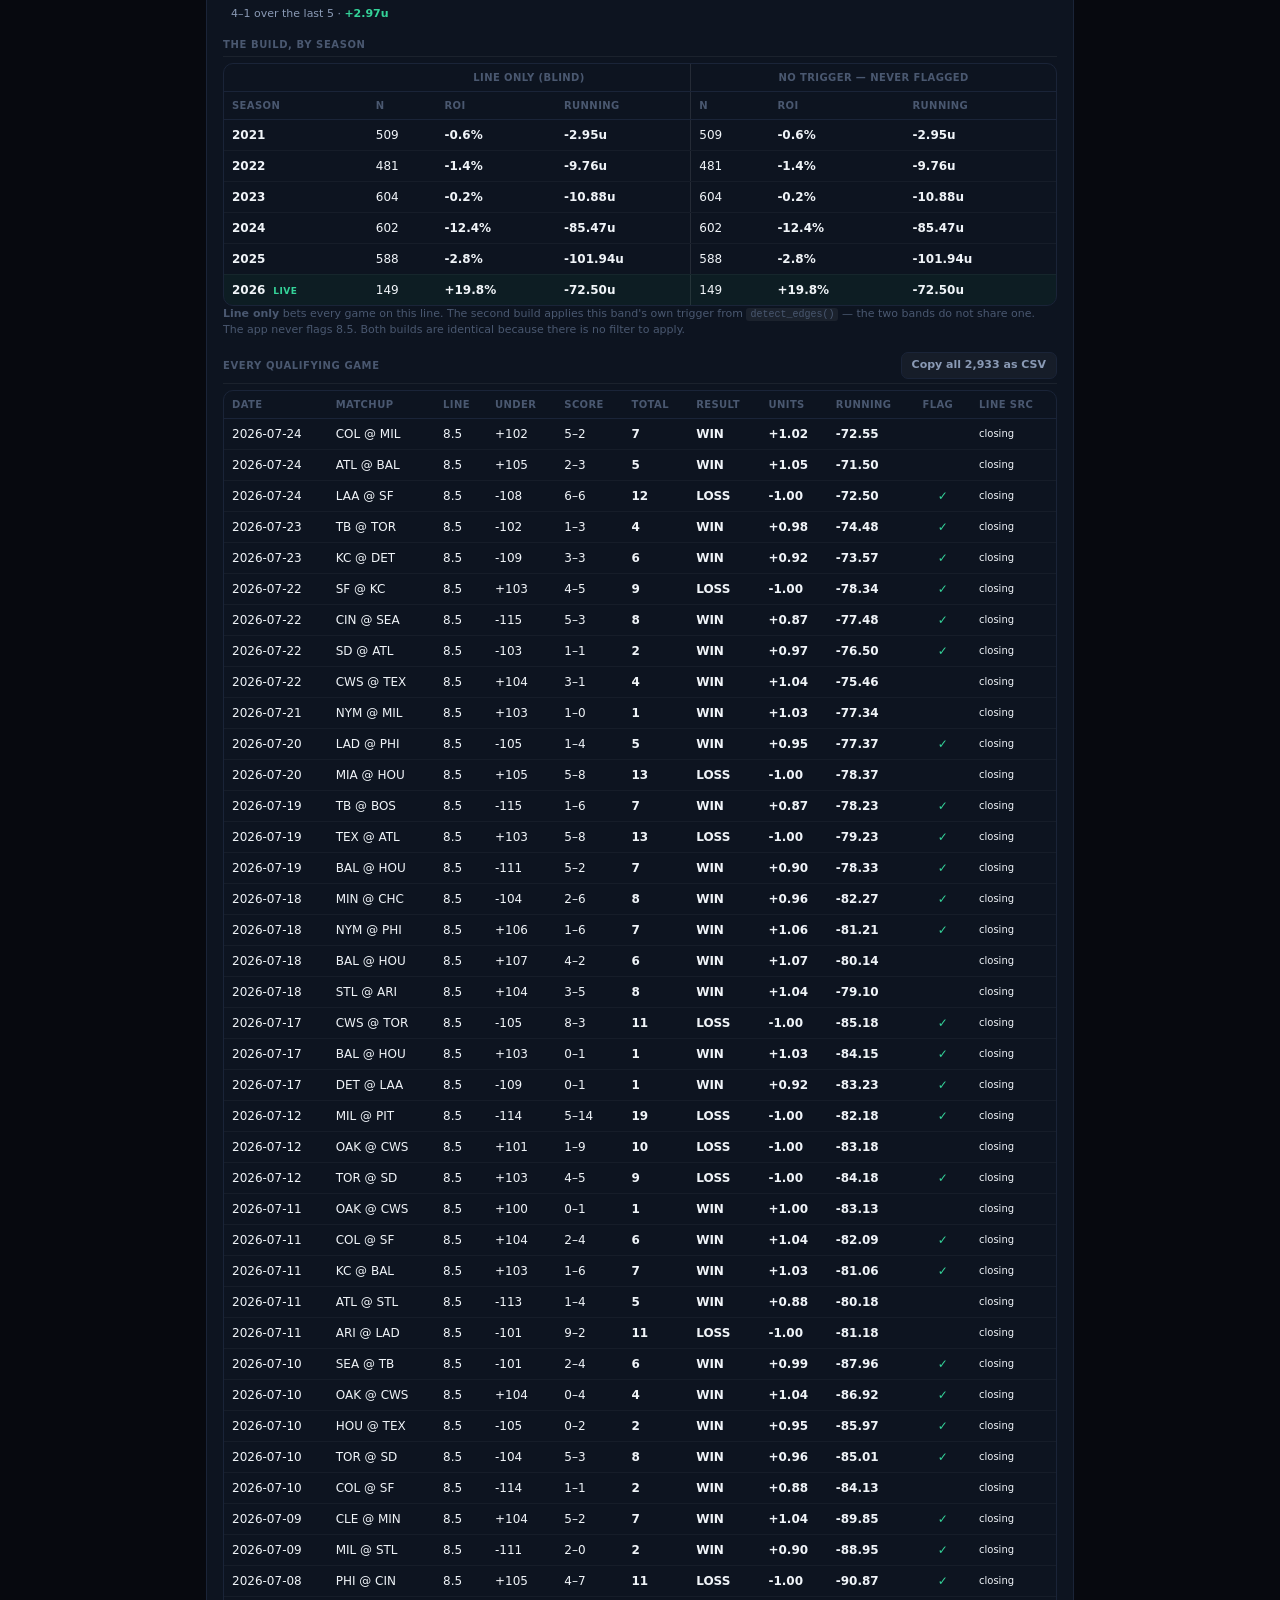
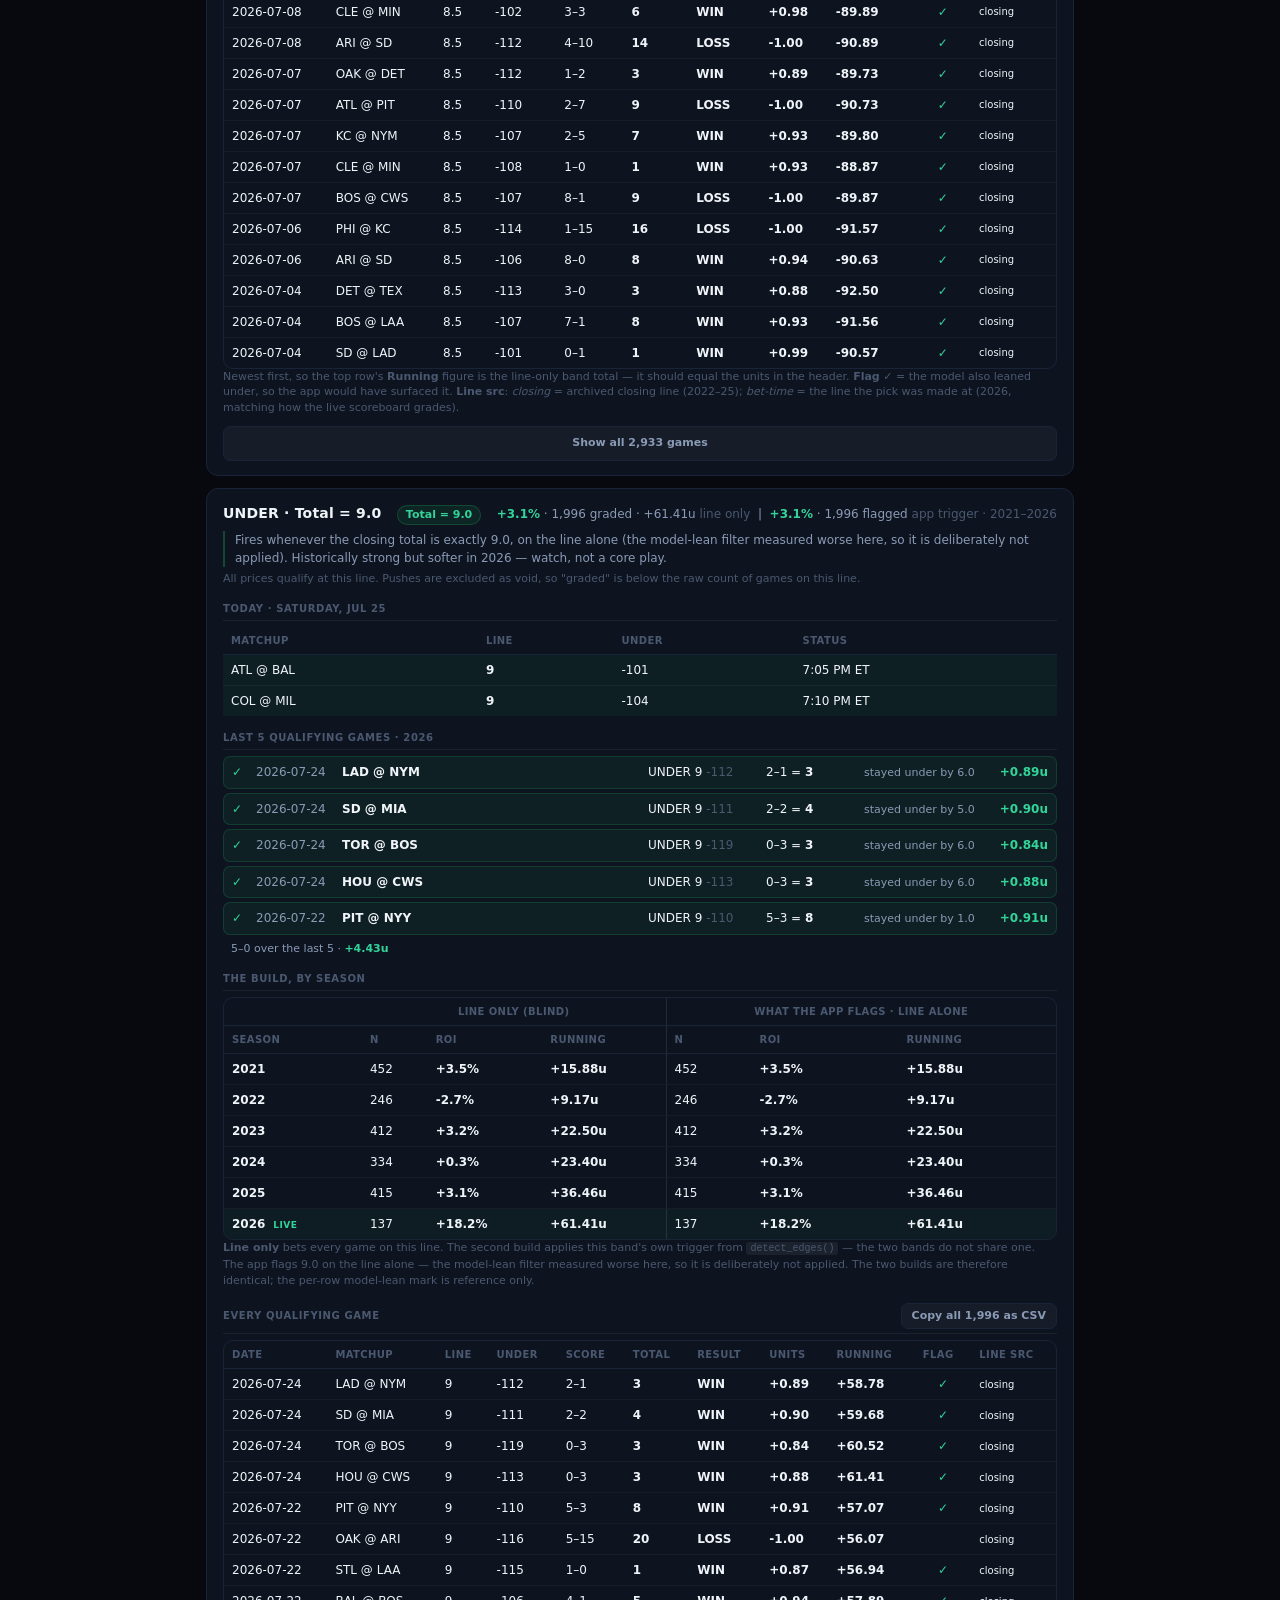
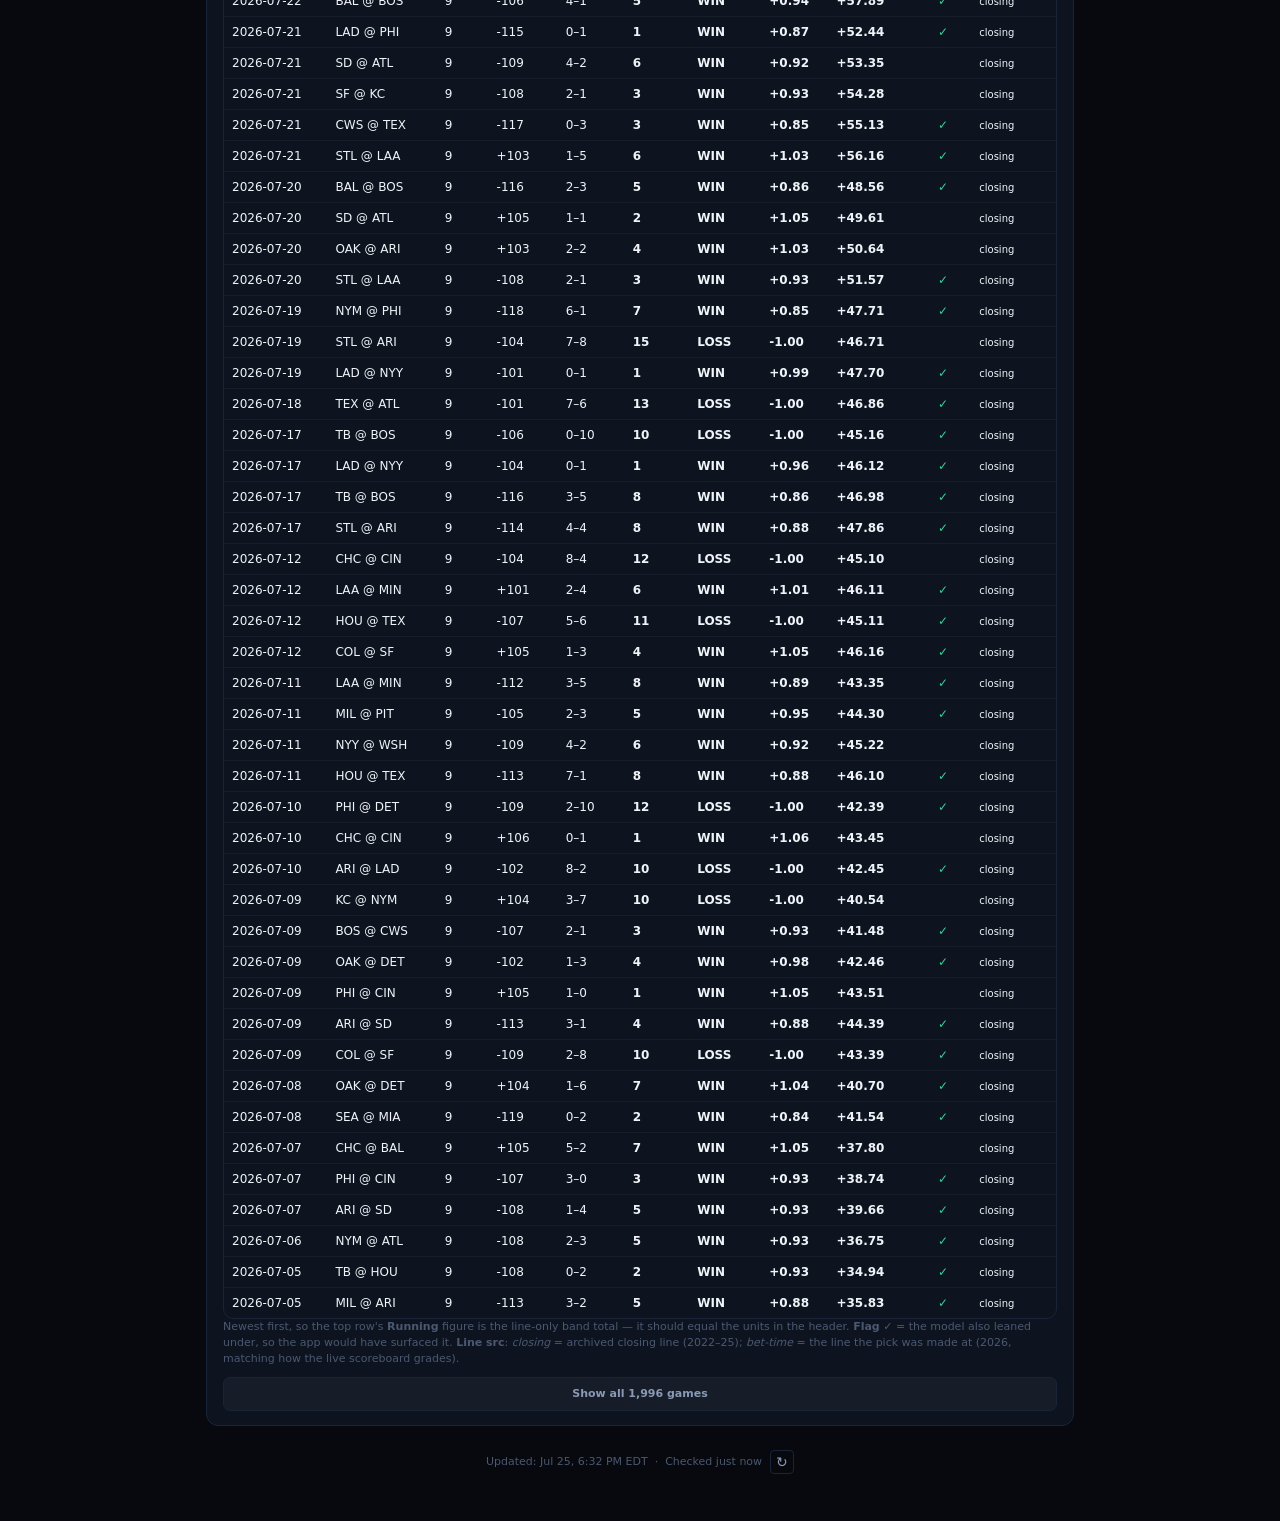
==== commit 27ec5272: "fix(record): grade 2026 on the CLOSING line + closing odds, always The live 2026 record keyed on `ve" ====
--- a/docs/index.html
+++ b/docs/index.html
@@ -4,7 +4,7 @@
   <meta charset="UTF-8" />
   <meta name="viewport" content="width=device-width, initial-scale=1.0, viewport-fit=cover" />
   <title>MLB Edge</title>
-  <link rel="stylesheet" href="styles.css?v=126" />
+  <link rel="stylesheet" href="styles.css?v=127" />
   <link rel="manifest" href="manifest.json" />
   <meta name="theme-color" content="#0f1117" />
   <meta name="apple-mobile-web-app-capable" content="yes" />
@@ -42,7 +42,7 @@
     <div id="support-view" hidden></div>
   </main>
 
-  <script src="app.js?v=126"></script>
+  <script src="app.js?v=127"></script>
   <script>
     if ('serviceWorker' in navigator) {
       navigator.serviceWorker.register('./sw.js').catch(() => {});
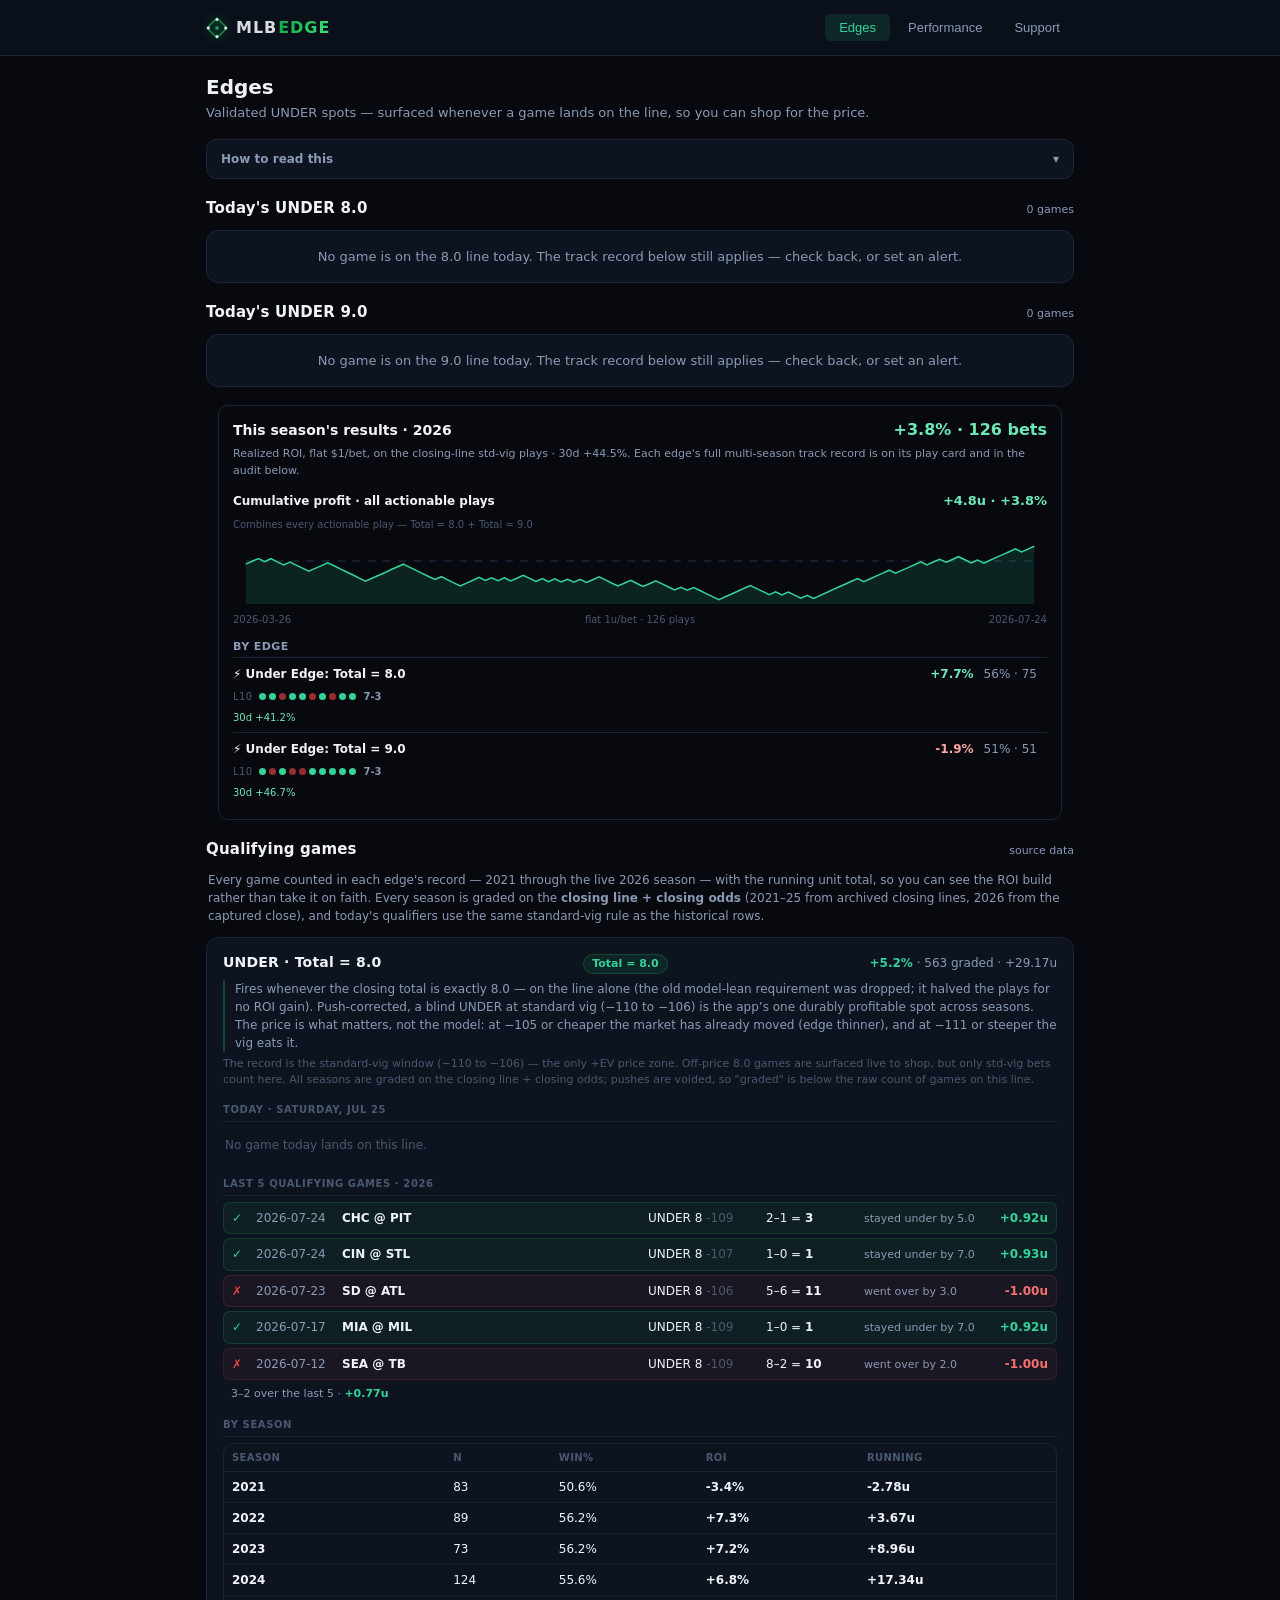
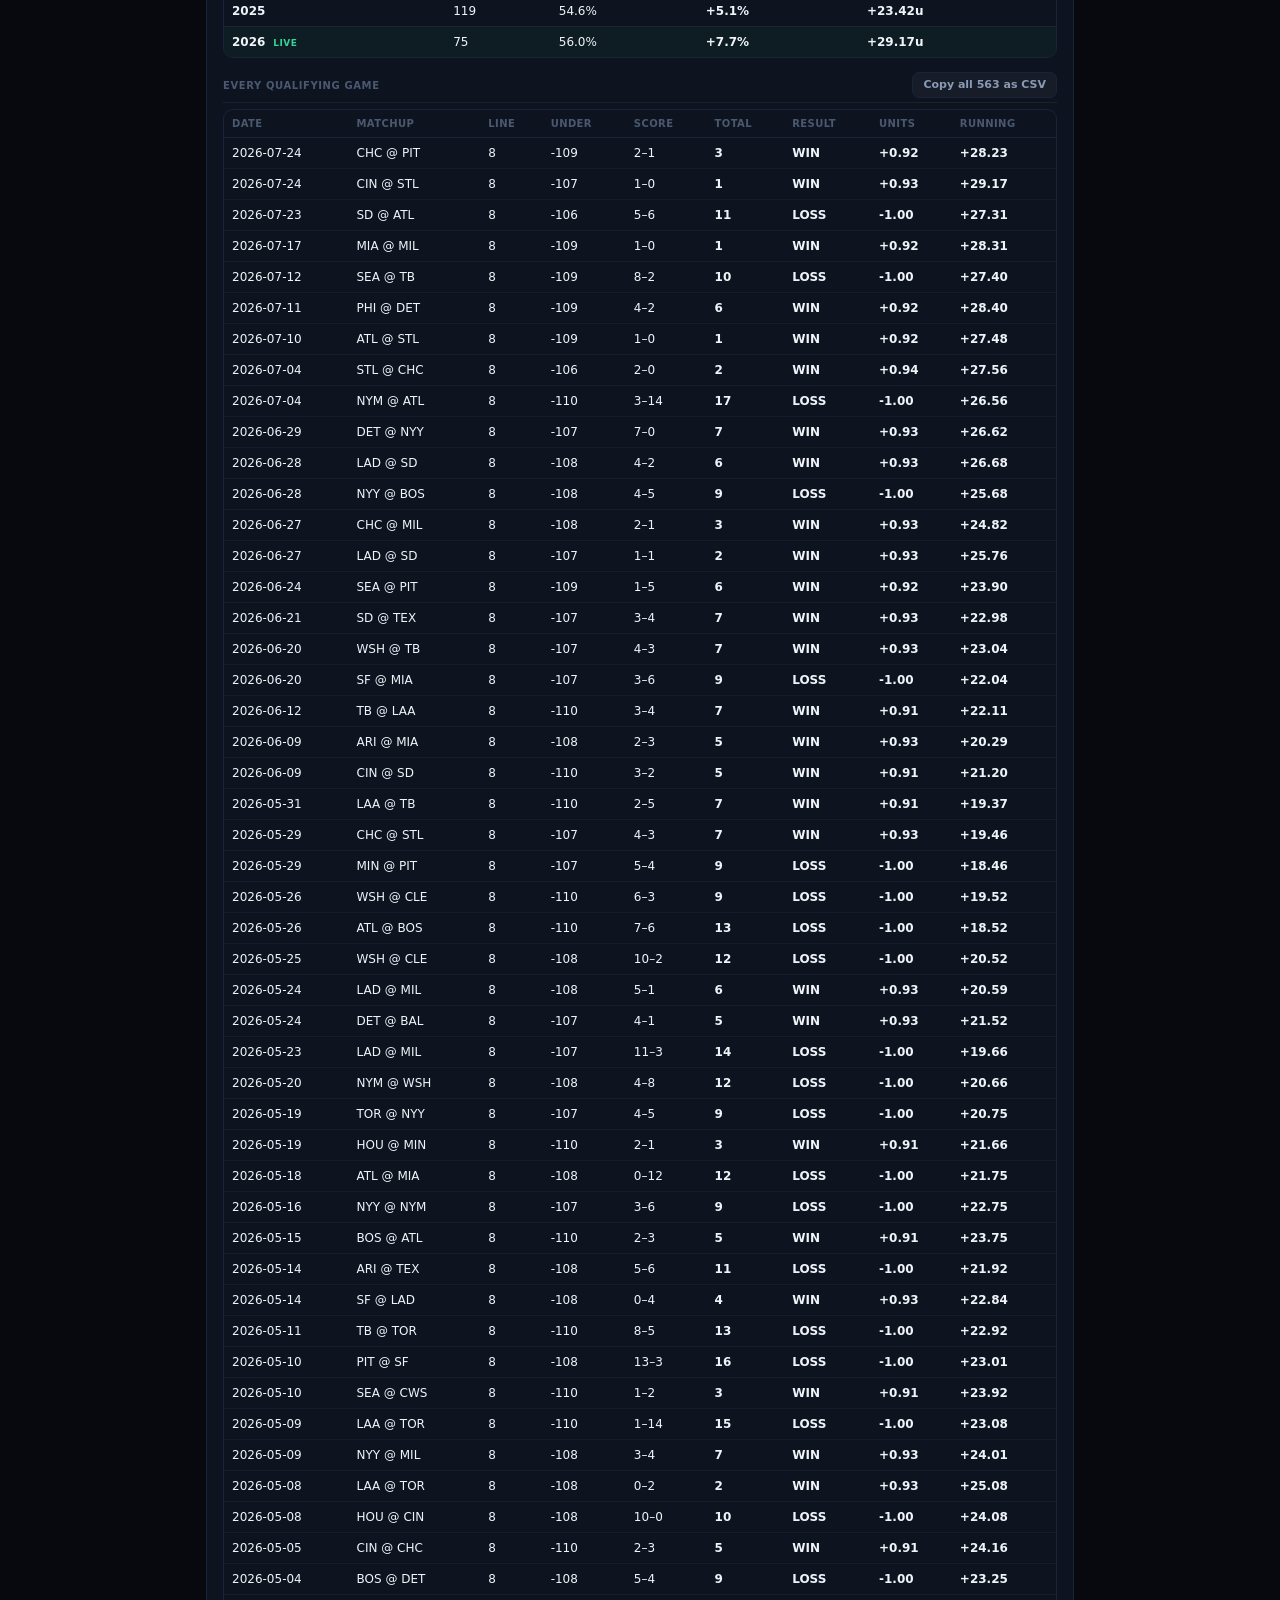
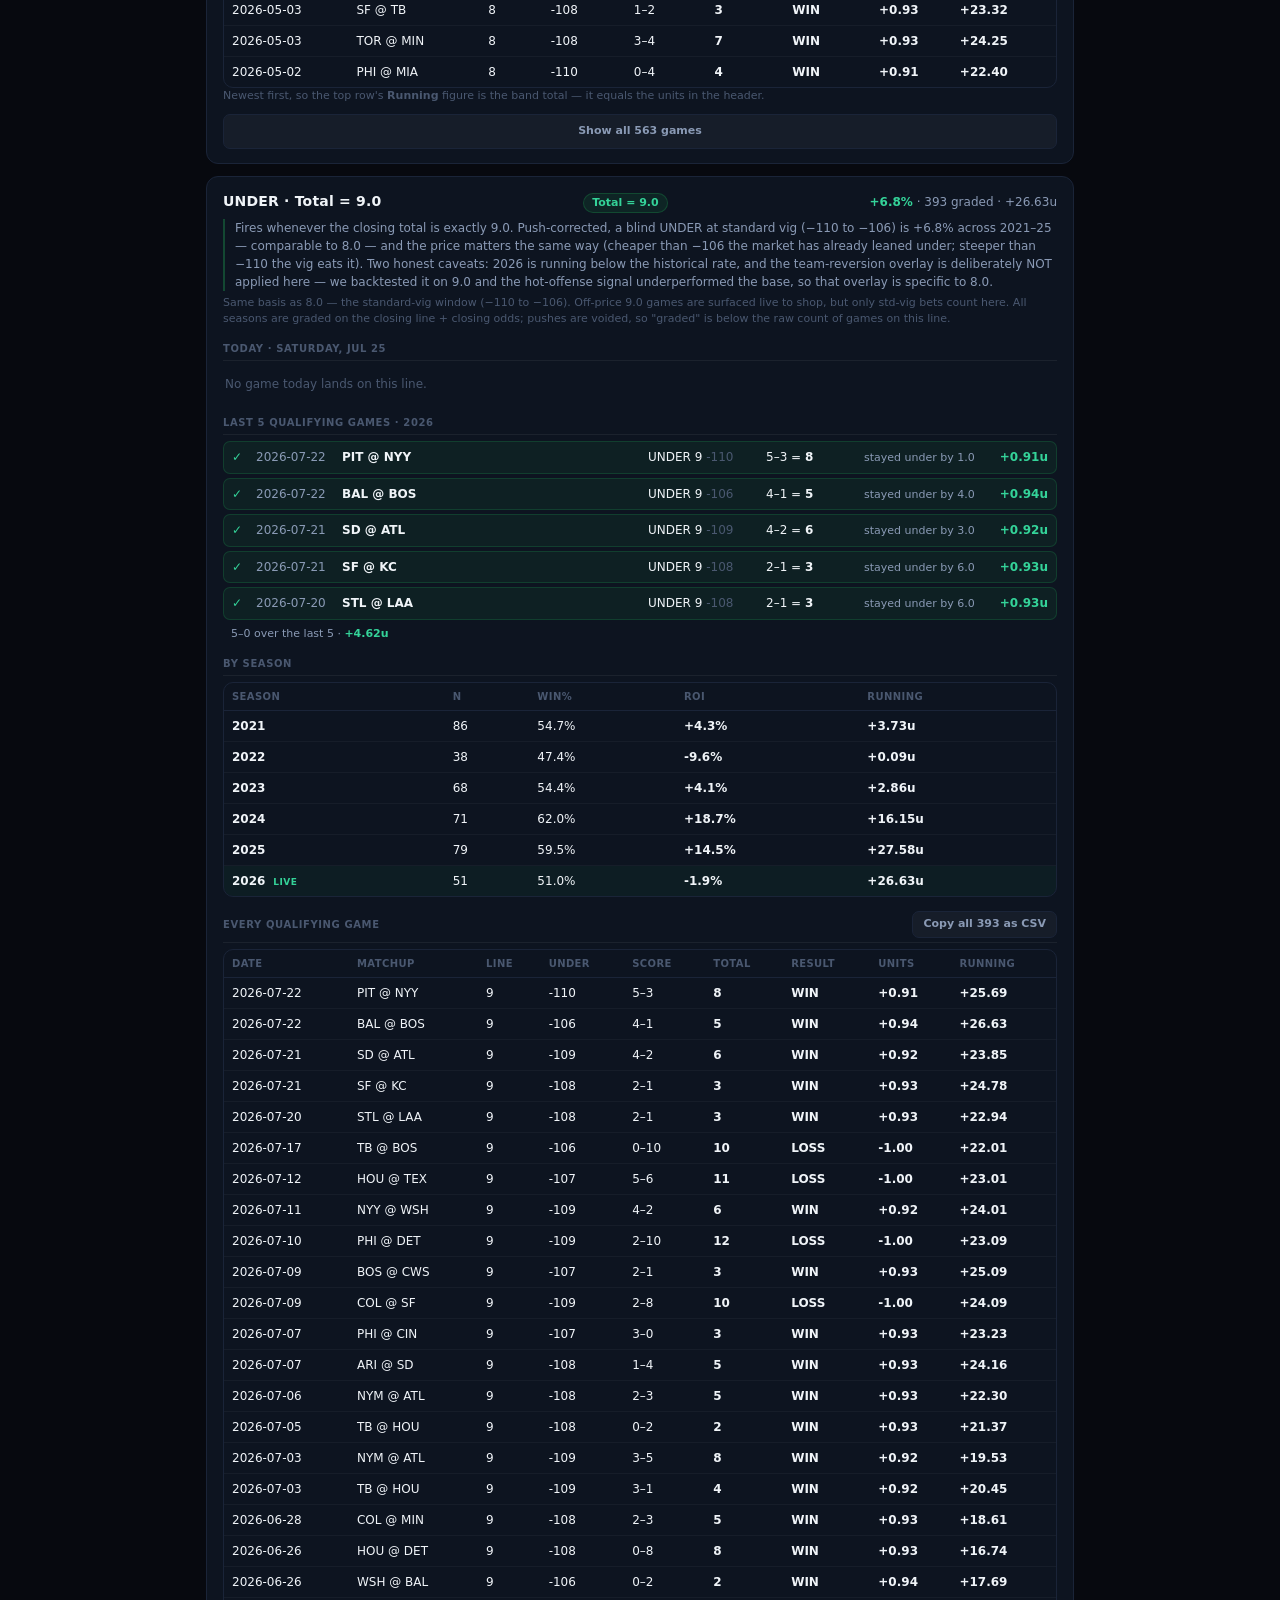
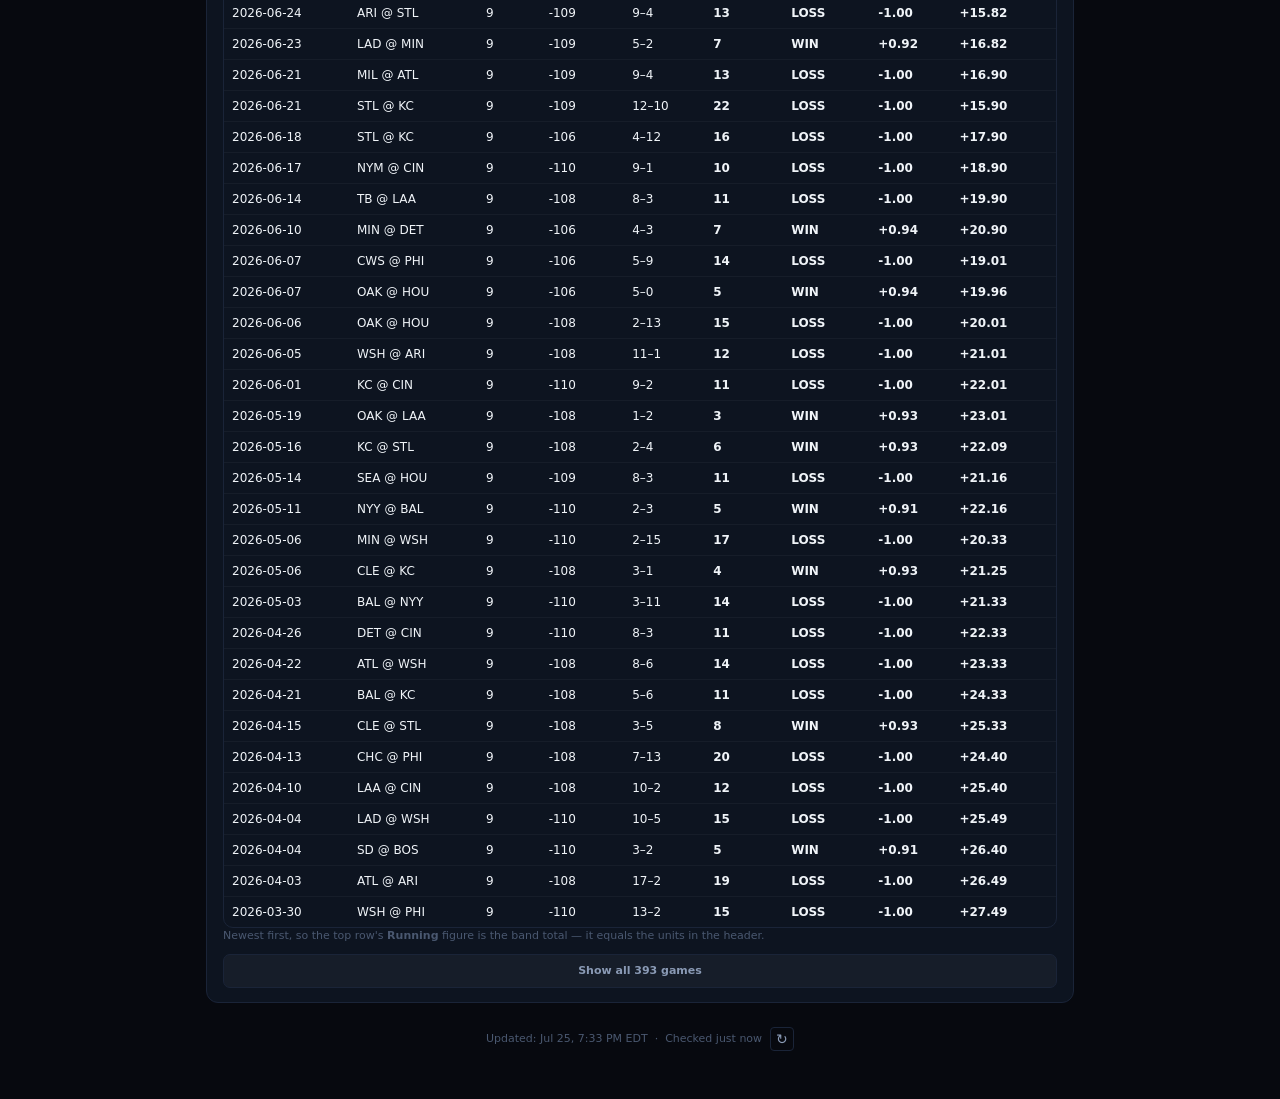
==== commit 0f0bc0e5: "feat(edges): promote 9.0 to a full edge; diagnostic cleanup of the Edges page 9.0 is now a validated" ====
--- a/docs/index.html
+++ b/docs/index.html
@@ -4,7 +4,7 @@
   <meta charset="UTF-8" />
   <meta name="viewport" content="width=device-width, initial-scale=1.0, viewport-fit=cover" />
   <title>MLB Edge</title>
-  <link rel="stylesheet" href="styles.css?v=127" />
+  <link rel="stylesheet" href="styles.css?v=128" />
   <link rel="manifest" href="manifest.json" />
   <meta name="theme-color" content="#0f1117" />
   <meta name="apple-mobile-web-app-capable" content="yes" />
@@ -42,7 +42,7 @@
     <div id="support-view" hidden></div>
   </main>
 
-  <script src="app.js?v=127"></script>
+  <script src="app.js?v=128"></script>
   <script>
     if ('serviceWorker' in navigator) {
       navigator.serviceWorker.register('./sw.js').catch(() => {});
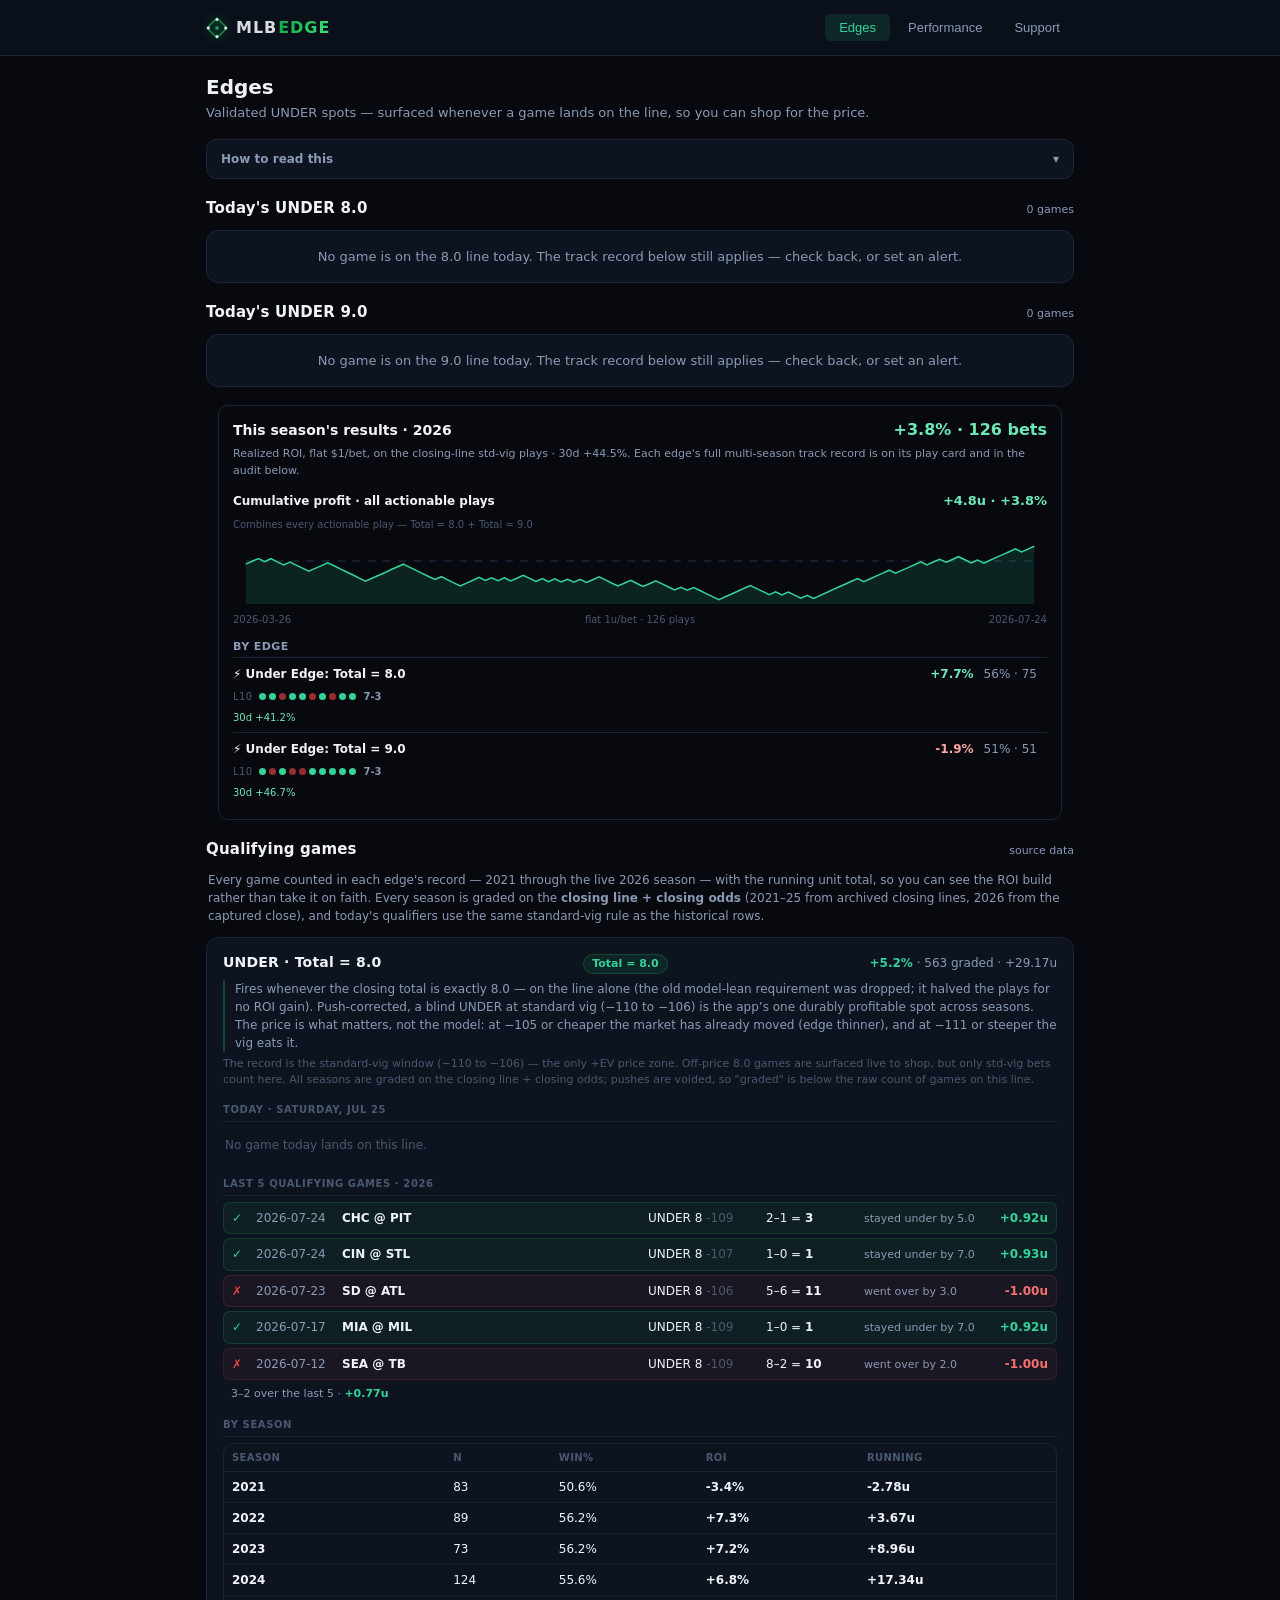
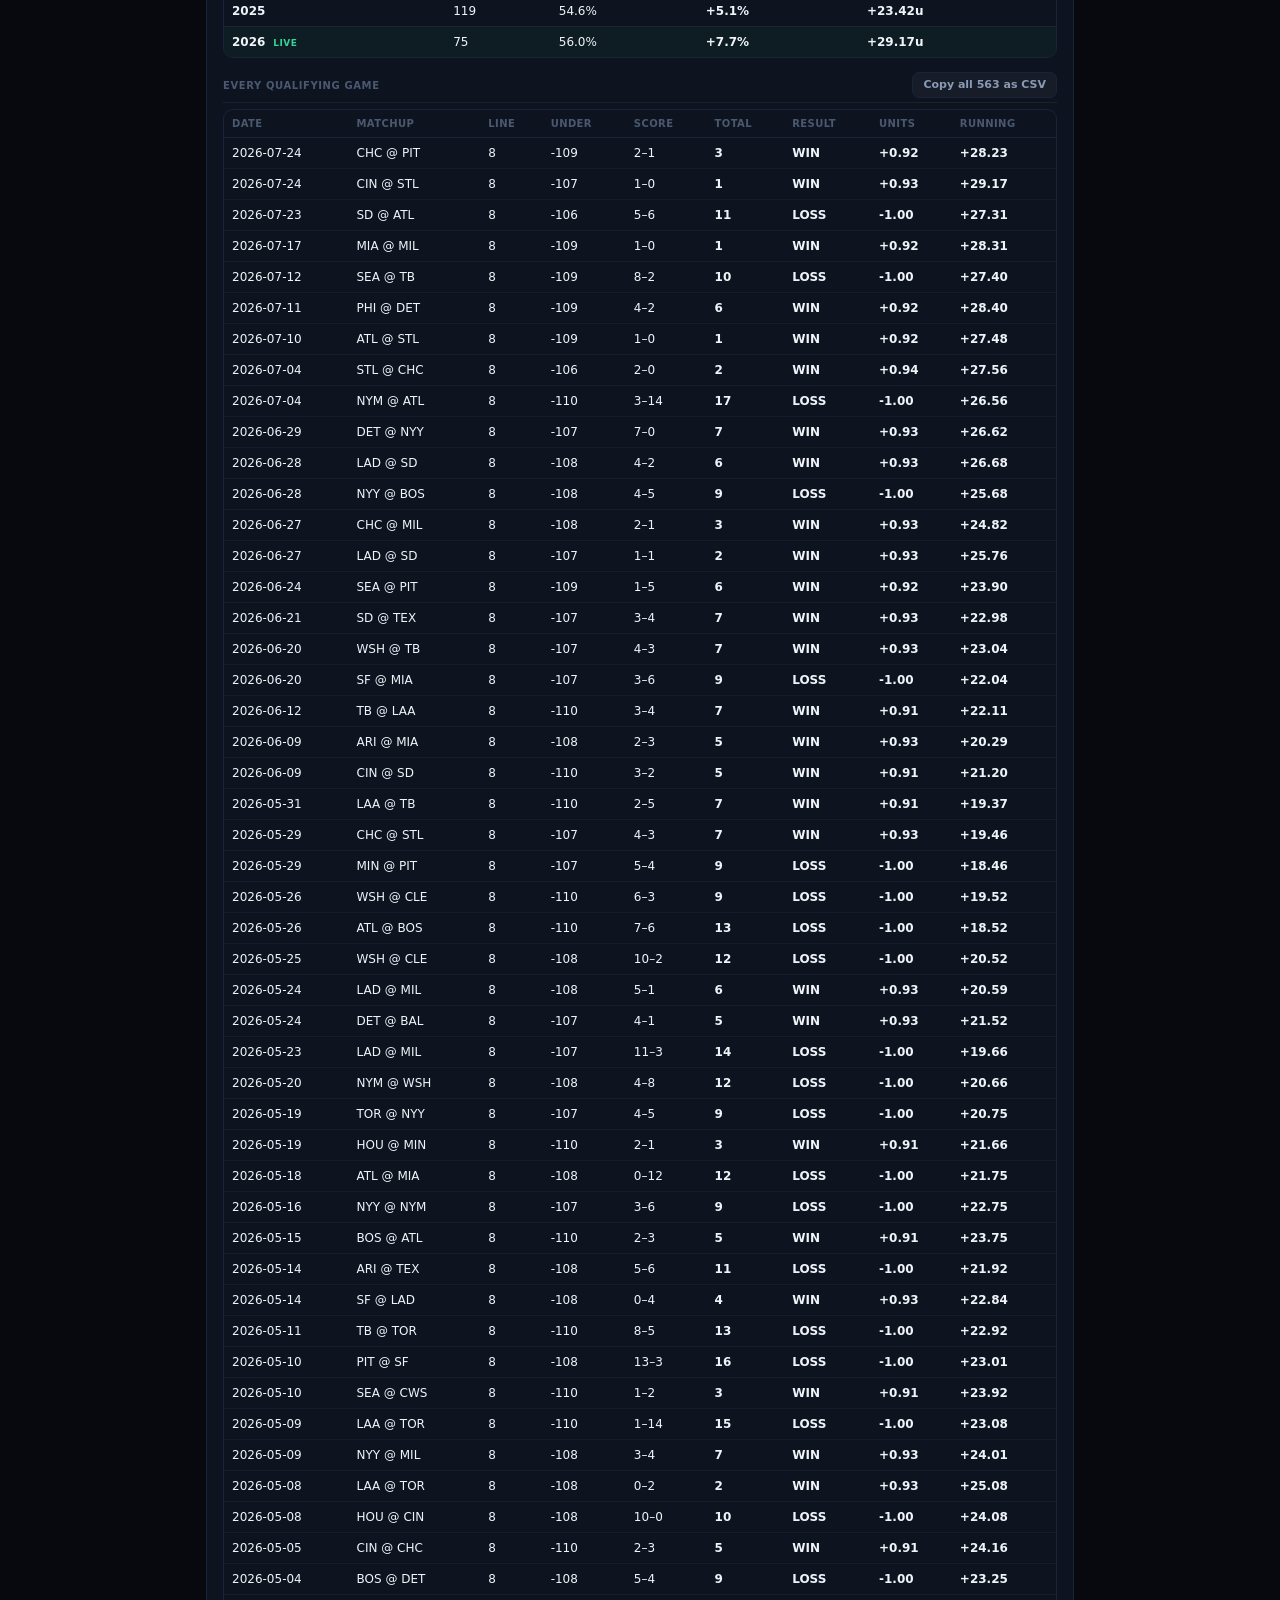
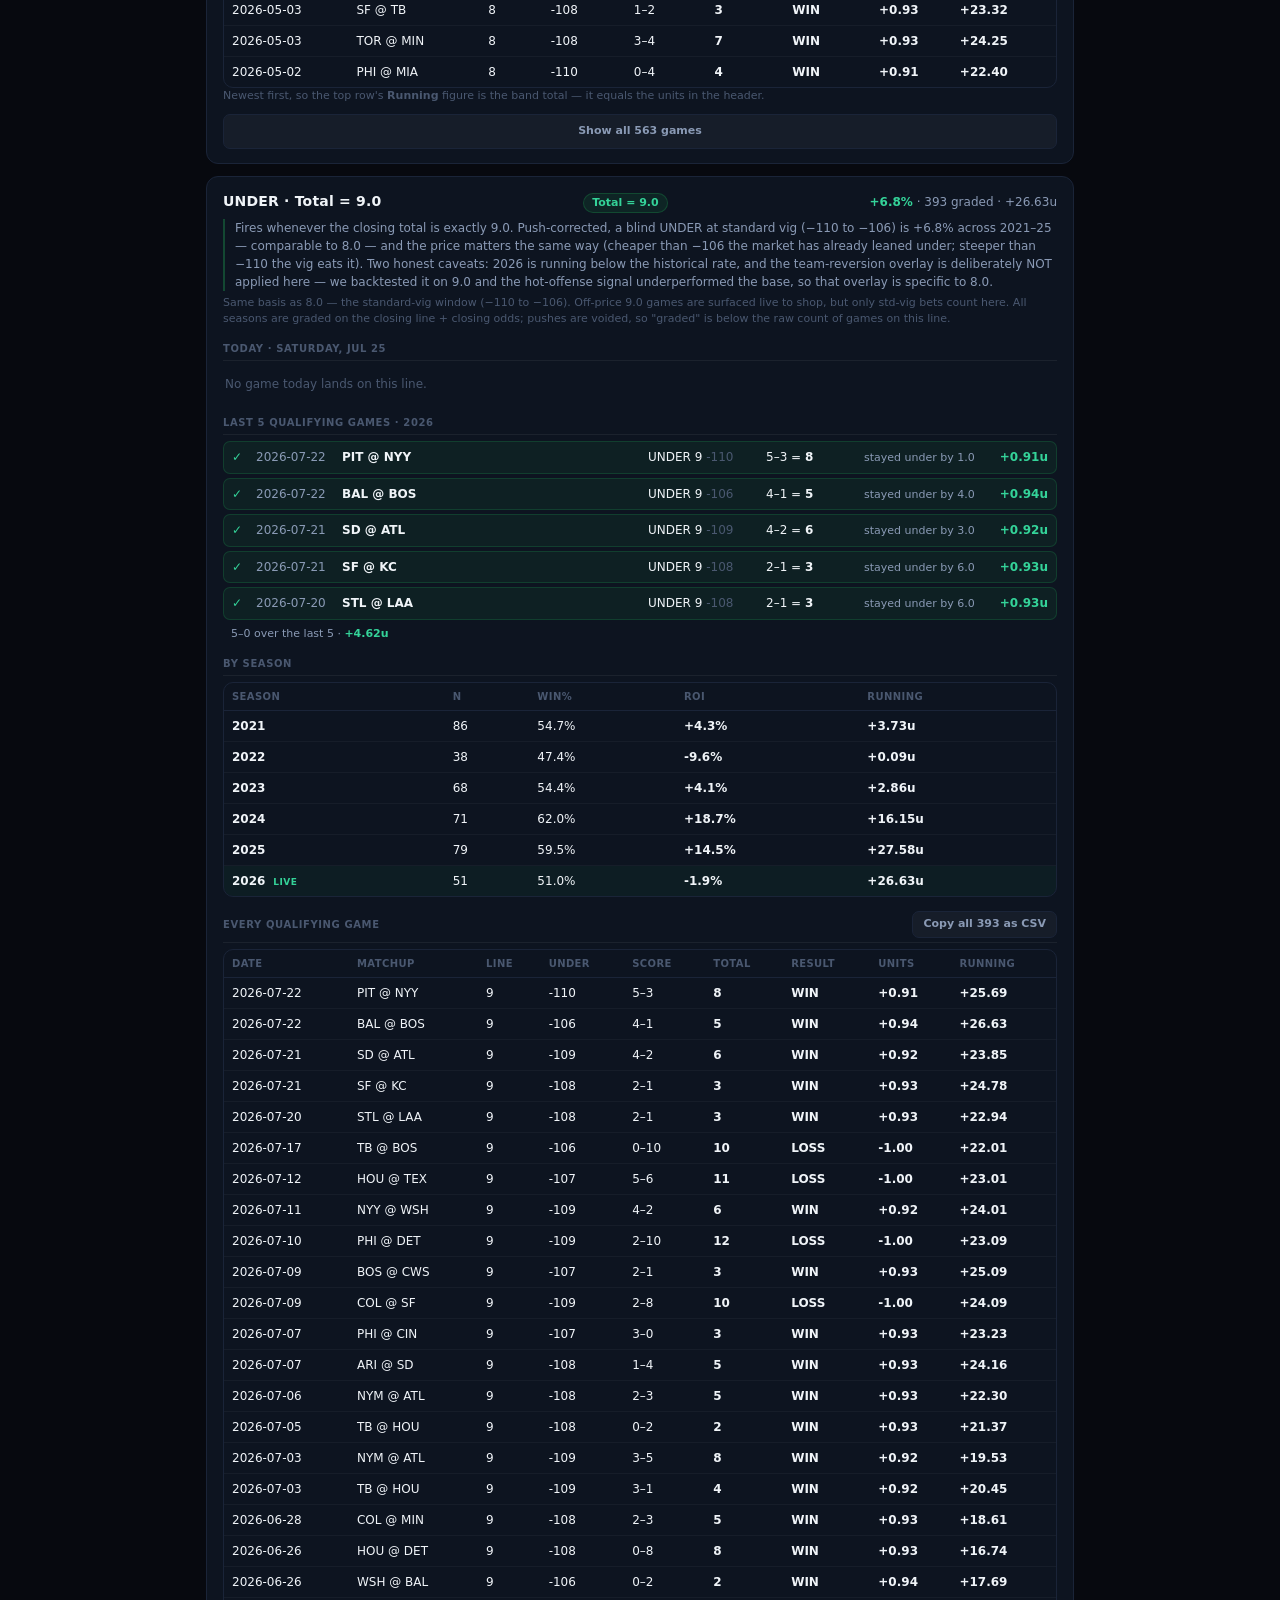
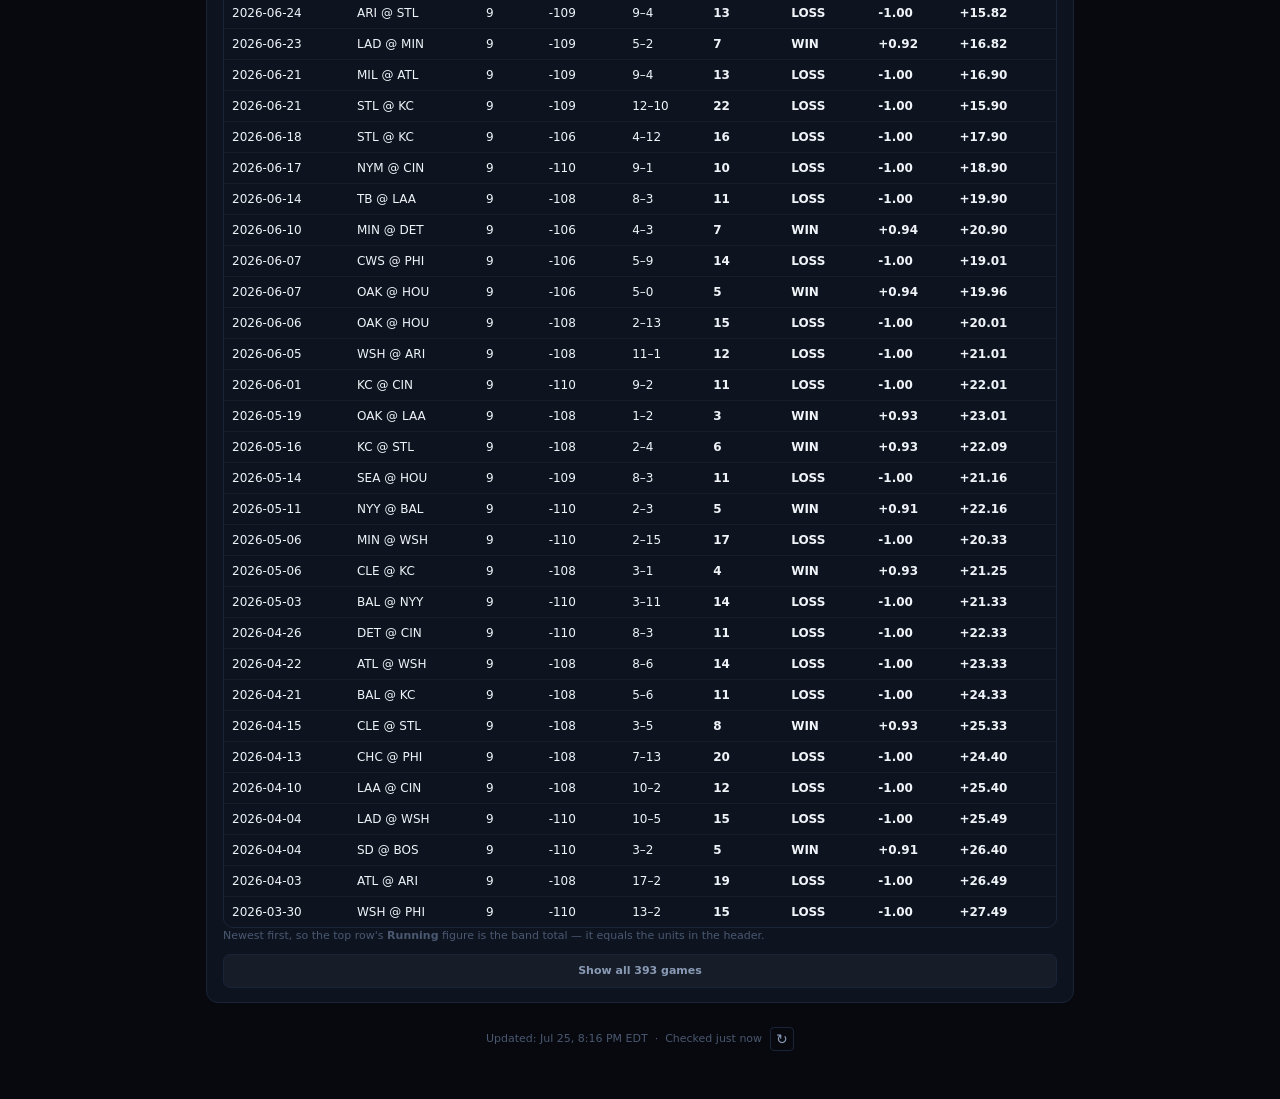
==== commit 83503b62: "chore(cleanup): remove CLV from Performance + sweep dead CSS - app.js: drop the CLV column from edge" ====
--- a/docs/index.html
+++ b/docs/index.html
@@ -4,7 +4,7 @@
   <meta charset="UTF-8" />
   <meta name="viewport" content="width=device-width, initial-scale=1.0, viewport-fit=cover" />
   <title>MLB Edge</title>
-  <link rel="stylesheet" href="styles.css?v=128" />
+  <link rel="stylesheet" href="styles.css?v=129" />
   <link rel="manifest" href="manifest.json" />
   <meta name="theme-color" content="#0f1117" />
   <meta name="apple-mobile-web-app-capable" content="yes" />
@@ -42,7 +42,7 @@
     <div id="support-view" hidden></div>
   </main>
 
-  <script src="app.js?v=128"></script>
+  <script src="app.js?v=129"></script>
   <script>
     if ('serviceWorker' in navigator) {
       navigator.serviceWorker.register('./sw.js').catch(() => {});
--- a/docs/styles.css
+++ b/docs/styles.css
@@ -272,91 +272,26 @@
 .game-card.gc2.expanded { border-color: #9333ea; box-shadow: 0 0 0 1px rgba(147,51,234,.40), 0 12px 40px rgba(0,0,0,.7); }
 .gc2 .game-card-header { background: none; }   /* drop the old green/red fav tint */
 
-.gc2-meta { display: flex; align-items: center; gap: 8px; font-size: 11px; color: var(--text-dim); margin-bottom: 12px; }
-.gc2-time { color: var(--text-muted); font-weight: 600; }
-.gc2-venue { overflow: hidden; text-overflow: ellipsis; white-space: nowrap; }
-.gc2-spchg { color: var(--amber); }
-.gc2-tier { margin-left: auto; font-size: 10px; font-weight: 700; letter-spacing: .04em; padding: 1px 8px; border-radius: 9px; }
 .gc2-tier.tier-elite { background: linear-gradient(135deg,#7c3aed,#9333ea); color: #fde047; }
 .gc2-tier.tier-great { background: rgba(147,51,234,.18); color: #c4b5fd; }
 .gc2-tier.tier-good  { background: rgba(148,163,184,.14); color: var(--text-muted); }
 
-.gc2-matchup { display: grid; grid-template-columns: 1fr auto 1fr; align-items: center; gap: 10px; margin-bottom: 14px; }
-.gc2-team { display: flex; align-items: center; gap: 10px; min-width: 0; }
-.gc2-home { flex-direction: row-reverse; }
-.gc2-logo {
-  width: 46px; height: 46px; flex: none; border-radius: 50%;
-  display: flex; align-items: center; justify-content: center;
-  background: var(--bg-input); box-shadow: 0 0 0 2px var(--team), 0 0 12px -3px var(--team);
-}
 .gc2-logo img { width: 34px; height: 34px; }
-.gc2-team-text { display: flex; flex-direction: column; min-width: 0; }
-.gc2-home .gc2-team-text { align-items: flex-end; }
-.gc2-name {
-  font-size: 15px; font-weight: 700; color: var(--text); max-width: 100%;
-  border-bottom: 2px solid var(--team); padding-bottom: 1px;
-  overflow: hidden; text-overflow: ellipsis; white-space: nowrap;
-}
-.gc2-sub { font-size: 11px; color: var(--text-muted); margin-top: 3px; max-width: 100%; overflow: hidden; text-overflow: ellipsis; white-space: nowrap; }
-.gc2-home .gc2-sub { text-align: right; }
-.gc2-at { color: var(--text-dim); font-size: 12px; font-weight: 600; }
-
-.gc2-odds {
-  display: grid; grid-template-columns: 1fr auto 1fr; align-items: center; gap: 10px;
-  margin: -6px 0 12px; font-size: 12px;
-}
-.gc2-odds .gc2-ml { color: var(--text); font-weight: 600; white-space: nowrap; overflow: hidden; text-overflow: ellipsis; }
-.gc2-odds .gc2-ml-r { text-align: right; }
-.gc2-ou { font-size: 11px; color: var(--text-muted); padding: 2px 9px; background: var(--bg-input); border: 1px solid var(--border); border-radius: 9px; white-space: nowrap; }
-
-.gc2-winprob { margin-top: 2px; }
-.gc2-wp-head { display: flex; align-items: center; gap: 5px; margin-bottom: 5px; }
-.gc2-wp-label { font-size: 10px; font-weight: 700; letter-spacing: .08em; text-transform: uppercase; color: var(--text-dim); }
-.gc2-wp-src { color: #c4b5fd; font-weight: 700; }
-.gc2-info { font-size: 11px; color: var(--text-dim); cursor: help; }
-.gc2-wp-bar { display: flex; height: 12px; border-radius: 6px; overflow: hidden; background: var(--bg-input); }
-.gc2-wp-away { background: var(--c-away); }
-.gc2-wp-home { background: var(--c-home); }
-.gc2-wp-seg + .gc2-wp-seg { box-shadow: -1.5px 0 0 rgba(255,255,255,.30); }
-.gc2-wp-pcts { display: flex; justify-content: space-between; font-size: 12px; color: var(--text-muted); margin-top: 5px; }
+
 .gc2-wp-pcts strong { color: var(--text); }
 
-.gc2-model-row {
-  display: flex; flex-wrap: wrap; align-items: center; gap: 6px 10px;
-  margin-top: 11px; padding: 7px 10px; font-size: 12px; color: var(--text-muted);
-  background: rgba(147,51,234,.07); border: 1px solid rgba(147,51,234,.18); border-radius: 7px;
-}
-.gc2-model-i { color: #c4b5fd; font-weight: 700; }
 .gc2-model strong { color: #fde047; }
-.gc2-var { font-size: 11px; font-weight: 600; padding: 1px 7px; border-radius: 9px; background: rgba(148,163,184,.14); color: var(--text-muted); cursor: help; }
-.gc2-total { margin-left: auto; cursor: help; }
-
-.gc2-chev-center { text-align: center; margin-top: 10px; color: var(--text-dim); font-size: 10px; }
-
-.gc2-score-row { display: flex; align-items: center; gap: 10px; margin-top: 4px; }
-.gc2-bigscore { font-size: 16px; font-weight: 700; color: var(--text); }
-.gc2-live { display: inline-flex; align-items: center; gap: 5px; font-size: 12px; color: var(--amber); font-weight: 600; }
-.gc2-chev { margin-left: auto; color: var(--text-dim); }
-
-.games-legend {
-  display: flex; flex-wrap: wrap; align-items: center; gap: 6px 14px;
-  padding: 8px 12px; margin-bottom: 10px;
-  background: var(--surface2); border: 1px solid var(--border); border-radius: var(--radius-sm);
-  font-size: 11px; color: var(--text-muted);
-}
+
 .gl-item b { color: var(--text); font-weight: 700; margin-right: 2px; }
-.gl-i { color: #c4b5fd; }
-.games-legend-x { margin-left: auto; background: none; border: none; color: var(--text-dim); font-size: 16px; cursor: pointer; line-height: 1; padding: 0 2px; }
-.games-legend-x:hover { color: var(--text); }
 
 /* Narrow phones: shrink logos/names so the matchup + odds rows never overflow */
 @media (max-width: 380px) {
-  .gc2-logo { width: 38px; height: 38px; }
+  
   .gc2-logo img { width: 28px; height: 28px; }
-  .gc2-name { font-size: 14px; }
-  .gc2-matchup { gap: 7px; }
-  .gc2-odds { gap: 6px; font-size: 11px; }
-  .gc2-model-row { font-size: 11px; }
+  
+  
+  
+  
 }
 
 /* Winner bubble = green glow */
@@ -415,31 +350,14 @@
 .game-card[data-status="final"] .live-score { color: var(--blue-light); }
 .game-card[data-status="final"] .final-badge { color: var(--blue-light); letter-spacing: .06em; }
 
-
 /* Lineup status + batter highlights strip */
-.lineup-status-row {
-  display: flex;
-  align-items: center;
-  gap: 6px;
-  margin-top: 8px;
-  padding-top: 6px;
-  border-top: 1px solid var(--border);
-}
 
 .ls-center {
   flex-shrink: 0;
 }
 
-.bh-chip {
-  font-size: 10px;
-  font-weight: 500;
-  padding: 2px 6px;
-  border-radius: 4px;
-  white-space: nowrap;
-}
-
 .bh-chip.hot   { background: rgba(52,211,153,.13);   color: var(--green-light); }
-.bh-chip.cold  { background: rgba(148,163,184,.10);  color: var(--text-muted); }
+
 .bh-chip.over  { background: rgba(217,119,6,.15);    color: #fbbf24; }
 .bh-chip.under { background: var(--blue-dim);         color: var(--blue-light); }
 
@@ -477,38 +395,6 @@
 .edge-pill.dir-under { background: rgba(59,130,246,.10);       color: #60a5fa;            border-color: rgba(59,130,246,.22); }
 
 /* ── Lineup insights row (expanded body) ─────────────────────────────────── */
-.lineup-insights-row {
-  display: flex;
-  flex-wrap: wrap;
-  gap: 5px;
-  padding: 6px 0 10px;
-  border-bottom: 1px solid var(--border);
-  margin-bottom: 10px;
-}
-
-.lineup-chip {
-  font-size: 10px;
-  font-weight: 600;
-  padding: 2px 8px;
-  border-radius: 4px;
-  white-space: nowrap;
-  letter-spacing: .3px;
-}
-
-.lineup-chip.official {
-  background: rgba(34,197,94,.13);
-  color: var(--green-light);
-}
-
-.lineup-chip.tbd {
-  background: rgba(245,158,11,.12);
-  color: var(--amber);
-}
-
-.lineup-chip.proxy {
-  background: rgba(99,102,241,.12);
-  color: #a5b4fc;
-}
 
 /* Winner score = green, loser score = red */
 .game-card[data-fav="away"] .pse-away,
@@ -538,28 +424,9 @@
 }
 
 /* Trend pills on collapsed card */
-.trend-pill {
-  display: inline-block;
-  font-size: 10px;
-  padding: 1px 5px;
-  border-radius: 3px;
-  background: rgba(245, 158, 11, .15);
-  color: var(--amber);
-  max-width: 220px;
-  overflow: hidden;
-  text-overflow: ellipsis;
-  white-space: nowrap;
-}
 
 /* Last-start deviation: pitcher recently sharp vs. fading */
-.trend-pill-hot {
-  background: var(--green-dim);
-  color: var(--green-light);
-}
-.trend-pill-cold {
-  background: rgba(220,38,38,.12);
-  color: var(--red-light);
-}
+
 .pf-tab.active {
   background: var(--green-dim);
   color: var(--green-light);
@@ -571,15 +438,6 @@
   border-top: 1px solid var(--border);
   background: var(--bg-card-exp);
 }
-
-.expanded-inner {
-  padding: 12px 14px;
-  display: flex;
-  flex-direction: column;
-  gap: 16px;
-}
-
-.expanded-section { }
 
 .section-heading {
   font-size: 10px;
@@ -594,12 +452,6 @@
 }
 
 /* ── Pitcher table ───────────────────────────────────────────────────────── */
-.pitcher-table {
-  width: 100%;
-  border-collapse: collapse;
-  font-size: 13px;
-  font-variant-numeric: tabular-nums;
-}
 
 .pitcher-table th,
 .pitcher-table td {
@@ -638,19 +490,6 @@
 
 .stat-val.worse { color: var(--worse-color); }
 
-.rcnt {
-  font-size: 10px;
-  color: var(--text-dim);
-  margin-left: 3px;
-}
-
-.flag-row {
-  display: flex;
-  flex-wrap: wrap;
-  gap: 4px;
-  margin-top: 8px;
-}
-
 .game-card[data-fav="away"] .away-pill,
 .game-card[data-fav="home"] .home-pill { background: var(--green-dim); color: var(--green-light); }
 
@@ -658,45 +497,6 @@
 .game-card[data-fav="away"] .home-pill { background: var(--red-dim); color: var(--red-light); }
 
 /* ── Lineups ─────────────────────────────────────────────────────────────── */
-.lineup-tbd {
-  color: var(--text-muted);
-  font-size: 13px;
-  padding: 12px 0;
-  text-align: center;
-}
-
-.lineup-pair {
-  display: grid;
-  grid-template-columns: 1fr 1fr;
-  gap: 12px;
-}
-
-.lineup-team-label {
-  font-size: 12px;
-  font-weight: 600;
-  color: var(--text);
-  margin-bottom: 6px;
-}
-
-.side-tag {
-  font-size: 10px;
-  font-weight: 400;
-  color: var(--text-dim);
-  margin-left: 4px;
-}
-
-.lineup-empty {
-  font-size: 12px;
-  color: var(--text-dim);
-  padding: 8px 0;
-}
-
-.lineup-table {
-  width: 100%;
-  border-collapse: collapse;
-  font-size: 12px;
-  font-variant-numeric: tabular-nums;
-}
 
 .lineup-table th {
   font-size: 10px;
@@ -716,25 +516,7 @@
 
 .lineup-table .bo { color: var(--text-dim); font-size: 11px; }
 
-.lineup-table .bname {
-  text-align: left;
-  color: var(--text);
-  white-space: nowrap;
-}
-
-.streak-pill {
-  display: inline-block;
-  font-size: 9px;
-  font-weight: 700;
-  padding: 1px 4px;
-  border-radius: 3px;
-  margin-left: 4px;
-  vertical-align: middle;
-  letter-spacing: .04em;
-}
-
 .streak-pill.hot  { background: rgba(34,197,94,.2);  color: var(--green-light); }
-.streak-pill.cold { background: rgba(148,163,184,.15); color: var(--text-muted); }
 
 .woba-over  { color: var(--green-light); font-weight: 600; }
 .woba-under { color: var(--worse-color); }
@@ -742,49 +524,12 @@
 .dash { color: var(--text-dim); }
 
 /* ── Prediction block ────────────────────────────────────────────────────── */
-.prediction-block { display: flex; flex-direction: column; gap: 10px; }
-
-.prob-bar-wrap {
-  display: flex;
-  align-items: center;
-  gap: 8px;
-}
-
-.prob-label {
-  font-size: 12px;
-  font-weight: 600;
-  white-space: nowrap;
-  min-width: 70px;
-}
-
-.prob-label:first-child { text-align: right; }
-.prob-label:last-child  { text-align: left; }
+
 .win-label  { color: var(--green-light); }
-.lose-label { color: var(--red-light); }
-
-.prob-bar {
-  flex: 1;
-  height: 12px;
-  border-radius: 6px;
-  overflow: hidden;
-  display: flex;
-  background: var(--bg-table);
-}
 
 .win-fill  { background: linear-gradient(90deg, #059669, #34d399); }
-.lose-fill { background: linear-gradient(90deg, #991b1b, #ef4444); }
-
-.score-est {
-  display: flex;
-  align-items: center;
-  gap: 8px;
-  font-size: 14px;
-  color: var(--text-muted);
-}
 
 .score-est strong { color: var(--text); font-size: 16px; }
-.score-dash { color: var(--text-dim); }
-.total-label { font-size: 12px; color: var(--text-dim); margin-left: 4px; }
 
 /* ── Model vs Market readout (independent win-prob; informational, never bet-styled) ── */
 .model-read {
@@ -801,109 +546,14 @@
   border-radius: 6px;
   cursor: help;
 }
-.mr-icon { color: var(--accent); font-weight: 700; }
+
 .mr-main strong { color: var(--text); }
-.mr-var {
-  font-size: 11px;
-  font-weight: 600;
-  padding: 1px 7px;
-  border-radius: 10px;
-  background: rgba(148,163,184,.12);
-  color: var(--text-muted);
-  cursor: help;
-}
-.mr-var-hi { background: rgba(99,102,241,.18); color: var(--accent); }  /* ≥5pp from market — info, not value */
-.mr-var-lo { background: rgba(148,163,184,.12); color: var(--text-dim); }
-.mr-note { color: var(--text-dim); font-style: italic; }
-.mr-info { margin-left: auto; color: var(--text-dim); font-size: 11px; }
-
-.narrative {
-  font-size: 13px;
-  line-height: 1.6;
-  color: var(--text-muted);
-  margin: 8px 0 4px;
-  padding: 8px 12px;
-  background: rgba(99,102,241,.06);
-  border-left: 3px solid var(--accent);
-  border-radius: 0 4px 4px 0;
-  font-style: italic;
-}
+
+  /* ≥5pp from market — info, not value */
 
 /* ── Model vs Vegas comparison block ─────────────────────────── */
-.vs-vegas-block {
-  display: flex;
-  flex-direction: column;
-  gap: 8px;
-}
-
-.vv-section {
-  background: var(--surface2);
-  border: 1px solid var(--border);
-  border-radius: 8px;
-  padding: 10px 12px;
-}
-
-.vv-title {
-  font-size: 10px;
-  font-weight: 600;
-  text-transform: uppercase;
-  letter-spacing: .06em;
-  color: var(--text-dim);
-  margin-bottom: 7px;
-} .vv-row, .vv-edge-row {
-  display: grid;
-  grid-template-columns: 52px 1fr 1fr;
-  gap: 4px;
-  font-size: 12px;
-  padding: 2px 0;
-}
-.vv-row      { color: var(--text-muted); }
-.vv-lbl      { color: var(--text-dim); font-size: 11px; }
-.vv-row-small { font-size: 11px; color: var(--text-dim); margin-top: 4px; }
-
-.vv-edge-row {
-  border-top: 1px solid var(--border);
-  padding-top: 5px;
-  margin-top: 4px;
-  font-weight: 600;
-}
-.vv-edge-strong { color: var(--green-light); }
-.vv-edge-mild   { color: var(--amber); }
-.vv-edge-flat   { color: var(--text-muted); }
-
-.vv-totals-grid {
-  display: flex;
-  align-items: center;
-  gap: 10px;
-  margin-bottom: 7px;
-}
-.vv-totals-cell  { display: flex; flex-direction: column; gap: 2px; flex: 1; }
-.vv-totals-label { font-size: 10px; color: var(--text-dim); text-transform: uppercase; letter-spacing: .04em; }
-.vv-totals-val   { font-size: 20px; font-weight: 700; color: var(--text); line-height: 1.1; }
-.vv-totals-sep   { font-size: 11px; color: var(--text-dim); flex-shrink: 0; padding-top: 10px; }
-.vv-diff         { font-size: 11px; }
-
-.signals-row {
-  display: flex;
-  flex-wrap: wrap;
-  align-items: center;
-  gap: 6px;
-}
-
-.sig-label {
-  font-size: 11px;
-  color: var(--text-dim);
-  font-weight: 600;
-  text-transform: uppercase;
-  letter-spacing: .06em;
-}
-
-.sig-badge {
-  font-size: 11px;
-  padding: 2px 8px;
-  border-radius: 4px;
-  font-weight: 500;
-}
+
+ 
 
 .sig-badge.neutral     { background: rgba(255,255,255,.06); color: var(--text-muted); }
 .sig-badge.edge-winner { background: var(--green-dim);       color: var(--green-light); }
@@ -928,8 +578,6 @@
 .row-miss td { color: var(--text-muted); }
 
 /* Total lean: text-only colour inside table cell (suppress pill background) */
-.hist-total .dir-over  { background: transparent; color: #4ade80; }
-.hist-total .dir-under { background: transparent; color: #60a5fa; }
 
 /* ── Live / Final status strip ───────────────────────────────────────────── */
 @keyframes pulse-dot {
@@ -945,14 +593,6 @@
   animation: pulse-dot 1.4s ease-in-out infinite;
   margin-right: 5px;
   vertical-align: middle;
-}
-
-.final-badge {
-  font-size: 11px;
-  font-weight: 700;
-  color: var(--text-dim);
-  text-transform: uppercase;
-  letter-spacing: .10em;
 }
 
 /* ── Scrollbar ───────────────────────────────────────────────────────────── */
@@ -1101,50 +741,50 @@
 
 /* ── Mobile ──────────────────────────────────────────────────────────────── */
 @media (max-width: 600px) {
-  .matchup-grid   { grid-template-columns: 1fr auto 1fr; gap: 4px; font-size: 12px; }
+  
   .team-info      { padding: 0 2px; }
   .team-name      { font-size: 13px; }
-  .sp-line        { font-size: 11px; }
-  .xera-line      { display: none; }   /* hide xERA — too cramped on mobile */
+  
+     /* hide xERA — too cramped on mobile */
   .game-info-cell { min-width: 72px; padding: 0 2px; }
   .game-time      { font-size: 12px; }
   .logo-bubble    { width: 36px; height: 36px; padding: 3px; }
   .logo-namerow   { gap: 7px; }
   .rec-l10        { display: none; }
   .rec-overall    { font-size: 10px; }
-  .venue-name     { max-width: 80px; font-size: 10px; }
+  
   .game-meta      { font-size: 10px; }
 
   /* Pred strip: tighter on mobile */
-  .pf-fav, .pf-dog { font-size: 12px; }
-  .pse-num         { font-size: 14px; }
-  .pse-team        { font-size: 10px; }
+  
+  
+  
 
   /* Edge strip: smaller pills */
   .edge-strip { padding: 4px 12px; gap: 4px; }
   .edge-pill  { font-size: 10px; padding: 2px 6px; }
 
   /* Pitcher table: horizontal scroll */
-  .expanded-section { overflow-x: auto; -webkit-overflow-scrolling: touch; }
-  .pitcher-table    { min-width: 340px; }
+  
+  
 
   /* Lineup table: horizontal scroll; hide wOBA on narrow screens */
-  .lineup-half    { overflow-x: auto; -webkit-overflow-scrolling: touch; }
-  .lineup-table   { min-width: 360px; }
+  
+  
   .lineup-table th:nth-child(4),
   .lineup-table td:nth-child(4) { display: none; }
 
-  .lineup-pair { grid-template-columns: 1fr; }
+  
 
   /* Lineup status: tighter */
-  .lineup-status-row { padding: 5px 12px; }
-
-  .prob-bar-wrap { flex-wrap: wrap; }
-  .prob-label   { min-width: 0; }
+  
+
+  
+  
 
   .signal-grid  { grid-template-columns: 1fr 1fr; }
-  .record-top-grid { grid-template-columns: 1fr; }
-  .compact-signal-grid { grid-template-columns: 1fr 1fr; }
+  
+  
 
   /* Backtest hero: 2-col grid on narrow */
   .bt-hero-grid { grid-template-columns: 1fr 1fr; }
@@ -1168,26 +808,16 @@
   .rec-totals-grid { grid-template-columns: 1fr; }
 
   /* Props: stack stat pills on narrow screens */
-  .pick-game-header { flex-direction: column; align-items: flex-start; gap: 2px; }
+  
   .stat-pills-row   { flex-wrap: wrap; }
 
   /* Game log: stack summary pills on narrow screens */
   .game-log-summary { flex-direction: column; }
 
   /* Props perf: stack tables on narrow screens */
-  .props-perf-tables { grid-template-columns: 1fr; }
-}
-
-.pick-dir {
-  margin-left: auto;
-  padding: 2px 8px;
-  border-radius: 4px;
-  font-size: 10px;
-  font-weight: 700;
-  letter-spacing: .06em;
-}
-.dir-over  { background: rgba(34,197,94,.15);  color: #4ade80; }
-.dir-under { background: rgba(220,38,38,.15);  color: #f87171; }
+  
+}
+
 .edge-pos { background: rgba(34,197,94,.15);  color: #4ade80; }
 .edge-neg { background: rgba(220,38,38,.15);  color: #f87171; }
 
@@ -1293,22 +923,9 @@
 .val-no    { background: rgba(148,163,184,.10);color: var(--text-muted); border: 1px solid rgba(148,163,184,.22); }
 
 /* ── Game card key signals row ───────────────────────────────────────────── */
-.key-sig-row {
-  display: flex;
-  flex-wrap: wrap;
-  gap: 5px;
-  padding: 0 14px 8px;
-}
-.key-sig-chip {
-  font-size: 11px;
-  font-weight: 600;
-  padding: 2px 8px;
-  border-radius: 4px;
-  white-space: nowrap;
-  letter-spacing: .01em;
-}
+
 .key-sig-chip.sp      { background: rgba(99,102,241,.12);  color: #a5b4fc; border: 1px solid rgba(99,102,241,.25); }
-.key-sig-chip.weather { background: rgba(251,191,36,.10);  color: #fbbf24; border: 1px solid rgba(251,191,36,.20); }
+
 .key-sig-chip.rest    { background: rgba(52,211,153,.10);  color: #6ee7b7; border: 1px solid rgba(52,211,153,.18); }
 .sim-ou-val.over  { color: #4ade80; }
 .sim-ou-val.under { color: #60a5fa; }
@@ -1330,13 +947,6 @@
   border-color: rgba(34,197,94,.30);
 }
 
-.parlay-option-card.expanded {
-  border-color: var(--accent);
-  box-shadow: 0 0 0 1px var(--accent-glow), 0 8px 28px rgba(0,0,0,.55);
-}
-
-.parlay-option-card.expanded .parlay-option-body { display: block; }
-
 /* ── iOS / Mobile overrides (cascade after earlier @media block) ──────────── */
 @media (max-width: 600px) {
   /* Safe area: body handles notch + home indicator for both PWA and Safari */
@@ -1397,57 +1007,42 @@
   }
 
   /* Props filter row: horizontal scroll, no wrap */
-  .props-filter-row {
-    overflow-x: auto;
-    flex-wrap: nowrap;
-    -webkit-overflow-scrolling: touch;
-    scrollbar-width: none;
-    overscroll-behavior-x: contain;
-    padding: 0 12px 10px;
-  }
-
-  .props-filter-row::-webkit-scrollbar { display: none; }
+  
+
+  
 
   /* Fix double-padding: picks-list already inside #app which has 12px padding */
-  .picks-list { padding: 0; }
+  
 
   /* Parlay meta line: break to its own line below the title */
-  .parlay-option-meta {
-    display: block;
-    width: 100%;
-    margin-top: 4px;
-  }
+  
 
   /* Hide verify badge on mobile to save horizontal space */
-  .parlay-verify-badge { display: none; }
+  
 
   /* Sub-10px font sizes — Apple renders anything below 10px blurry / unreadable */
   .tier-badge      { font-size: 10px; }
-  .pick-tier-badge { font-size: 10px; }
-  .consensus-badge { font-size: 10px; }
+  
+  
 
   /* Prevent iOS auto-zoom on input focus (requires font-size >= 16px) */
-  .pv-search,
-  .pv-select { font-size: 16px; }
+  
 
   /* :active tap feedback — iOS ignores :hover on non-anchor elements */
   .nav-btn:active                  { background: rgba(255,255,255,.08); color: var(--text); }
   .nav-btn.active:active           { background: var(--green-dim); color: var(--green-light); }
-  .pf-tab:active                   { background: rgba(255,255,255,.06); color: var(--text); }
-  .parlay-copy-btn:active          { opacity: .72; }
+  
+  
   .game-card:active                { background: rgba(255,255,255,.02); }
 
   /* Overscroll containment on nested scroll containers */
-  .expanded-section,
-  .lineup-half,
-  .pv-table-wrap { overscroll-behavior: contain; }
+  
 
   /* Include row scrolls horizontally on mobile (7 buttons) */
-  .parlay-include-options { overflow-x: auto; flex-wrap: nowrap; -webkit-overflow-scrolling: touch;
-    scrollbar-width: none; overscroll-behavior-x: contain; }
-  .parlay-include-options::-webkit-scrollbar { display: none; }
-
-  .parlay-pin-btn:active { opacity: .72; }
+  
+  
+
+  
 }
 .parlay-pin-btn.active { opacity: 1; background: rgba(34,197,94,.12); }
 .parlay-sgp-game-btn.active .parlay-sgp-pick-count {
@@ -1918,68 +1513,12 @@
   cursor: pointer;
   user-select: none;
 }
-.banner-edge-under {
-  background: linear-gradient(90deg, rgba(14,165,233,.16) 0%, rgba(6,182,212,.07) 100%);
-  border-left: 3px solid #0ea5e9;
-}
-
-.geb-icon {
-  font-size: 15px;
-  flex-shrink: 0;
-  line-height: 1;
-}
-.banner-tier-elite  .geb-icon { color: #c4b5fd; }
-.banner-tier-strong .geb-icon { color: #93c5fd; }
-.banner-edge-under  .geb-icon { color: #38bdf8; }
-
-.geb-body {
-  display: flex;
-  align-items: center;
-  gap: 10px;
-  flex: 1;
-  min-width: 0;
-}
-
-.geb-label {
-  font-size: 11px;
-  font-weight: 800;
-  letter-spacing: .07em;
-  text-transform: uppercase;
-  white-space: nowrap;
-}
-.banner-tier-elite  .geb-label { color: #c4b5fd; }
-.banner-tier-strong .geb-label { color: #93c5fd; }
-.banner-edge-under  .geb-label { color: #7dd3fc; }
-
-.geb-detail {
-  font-size: 12px;
-  font-weight: 600;
-  white-space: nowrap;
-}
-.banner-tier-elite  .geb-detail { color: #fde68a; }
-.banner-tier-strong .geb-detail { color: var(--text-muted); }
-.banner-edge-under  .geb-detail { color: #86efac; }
-
-.geb-sep {
-  width: 1px;
-  height: 14px;
-  background: rgba(255,255,255,.14);
-  flex-shrink: 0;
-}
-
-.geb-sub {
-  font-size: 10px;
-  color: var(--text-dim);
-  white-space: nowrap;
-  flex-shrink: 0;
-  font-weight: 500;
-}
 
 @media (max-width: 600px) {
   .game-edge-banner { padding: 6px 12px; gap: 7px; }
-  .geb-sub          { display: none; }
-  .geb-label        { font-size: 10px; }
-  .geb-detail       { font-size: 11px; }}
+  
+  
+  }
 
 /* ── Edge strip upgraded pill styles ──────────────────────────────────── */
 .edge-strip {
@@ -2013,25 +1552,13 @@
 }
 
 /* ── Lineup status row ─────────────────────────────────────────────── */
-.lineup-status-row {
-  margin-top: 0;
-  padding-top: 9px;
-  padding-bottom: 4px;
-}
 
 /* ── Lineup chip ───────────────────────────────────────────────────── */
-.lineup-chip {
-  font-size: 11px;
-  font-weight: 600;
-  padding: 3px 9px;
-}
 
 /* ── Edge strip ────────────────────────────────────────────────────── */
 .edge-strip { padding: 6px 16px; }
 
 /* ── Key signal chips ──────────────────────────────────────────────── */
-.key-sig-row  { padding: 0 16px 7px; gap: 6px; border-top: none; }
-.key-sig-chip { font-size: 11px; padding: 3px 9px; }
 
 /* ── Probability bar — bigger labels, taller bar{
   font-size: 13px;
@@ -2041,14 +1568,13 @@
 
 /* ── Expanded card body ────────────────────────────────────────────── */
 .game-card.expanded .game-card-header { border-bottom: none; }
-.final-badge { font-size: 12px; font-weight: 800; letter-spacing: .12em; }
 
 /* ── Mobile overrides for upgraded styles ──────────────────────────── */
 @media (max-width: 600px) {
   .team-name    { font-size: 14px; }
-  .ppr-away, .ppr-home { font-size: 12px; min-width: 52px; }
-  .ppr-bar      { height: 7px; }
-  .lineup-status-row { padding-top: 7px; }
+  
+  
+  
 }
 
 /* ── Edges: qualifying-games audit ─────────────────────────────────────────── */
@@ -2227,44 +1753,11 @@
 .ef-sb-clvptr { color: #6ee7b7; cursor: pointer; }
 .ef-sb-clvptr:hover { text-decoration: underline; }
 
-.clv-explain { font-size: 12.5px; color: var(--text-muted); line-height: 1.55; margin: 0 0 14px; }
 .clv-explain p { margin: 0 0 8px; }
 .clv-explain b { color: var(--text); }
-.clv-key { padding: 8px 10px; background: rgba(255,255,255,.03); border: 1px solid var(--border); border-radius: 8px; }
-
-.clv-good    { color: var(--green-light); }
-.clv-neutral { color: #eab308; }
-.clv-bad     { color: #f87171; }
-
-.clv-cards { display: flex; flex-direction: column; gap: 10px; margin: 0 0 14px; }
-.clv-card {
-  background: var(--bg-card); border: 1px solid var(--border);
-  border-radius: 12px; padding: 12px 14px;
-}
-.clv-card-hdr { display: flex; align-items: baseline; justify-content: space-between; gap: 8px; flex-wrap: wrap; }
-.clv-card-name { font-size: 13px; font-weight: 700; color: var(--text); }
-.clv-card-verdict { font-size: 11px; font-weight: 700; white-space: nowrap; }
-.clv-pending .clv-card-verdict { color: var(--text-dim); }
-
-.clv-bar {
-  position: relative; height: 8px; margin: 10px 0 3px;
-  background: rgba(255,255,255,.06); border-radius: 4px; overflow: hidden;
-}
-.clv-bar-fill { position: absolute; top: 0; left: 0; height: 100%; border-radius: 4px; }
-.clv-bar-fill.clv-good    { background: rgba(34,197,94,.55); }
-.clv-bar-fill.clv-neutral { background: rgba(234,179,8,.55); }
-.clv-bar-fill.clv-bad     { background: rgba(248,113,113,.5); }
-.clv-bar-mid { position: absolute; top: -2px; bottom: -2px; width: 2px; background: rgba(255,255,255,.45); }
-.clv-bar-scale { display: flex; justify-content: space-between; font-size: 9px; color: var(--text-dim); position: relative; }
-.clv-bar-mid-lbl { position: absolute; left: 50%; transform: translateX(-50%); }
-
-.clv-card-stats { display: flex; flex-wrap: wrap; gap: 4px 14px; margin: 9px 0 7px; font-size: 12px; color: var(--text-muted); font-variant-numeric: tabular-nums; }
+
 .clv-card-stats b { color: var(--text); }
-.clv-stat-n { color: var(--text-dim); }
-.clv-card-body { font-size: 12.5px; color: var(--text-muted); line-height: 1.5; }
-
-.clv-howto { background: rgba(34,197,94,.04); border: 1px solid rgba(34,197,94,.16); border-radius: 10px; padding: 10px 14px; }
-.clv-howto-hdr { font-size: 10px; text-transform: uppercase; letter-spacing: .6px; color: var(--text-dim); font-weight: 700; margin-bottom: 6px; }
+
 .clv-howto ul { margin: 0; padding-left: 18px; }
 .clv-howto li { font-size: 12.5px; color: var(--text-muted); line-height: 1.5; margin: 4px 0; }
 .clv-howto b { color: var(--text); }
